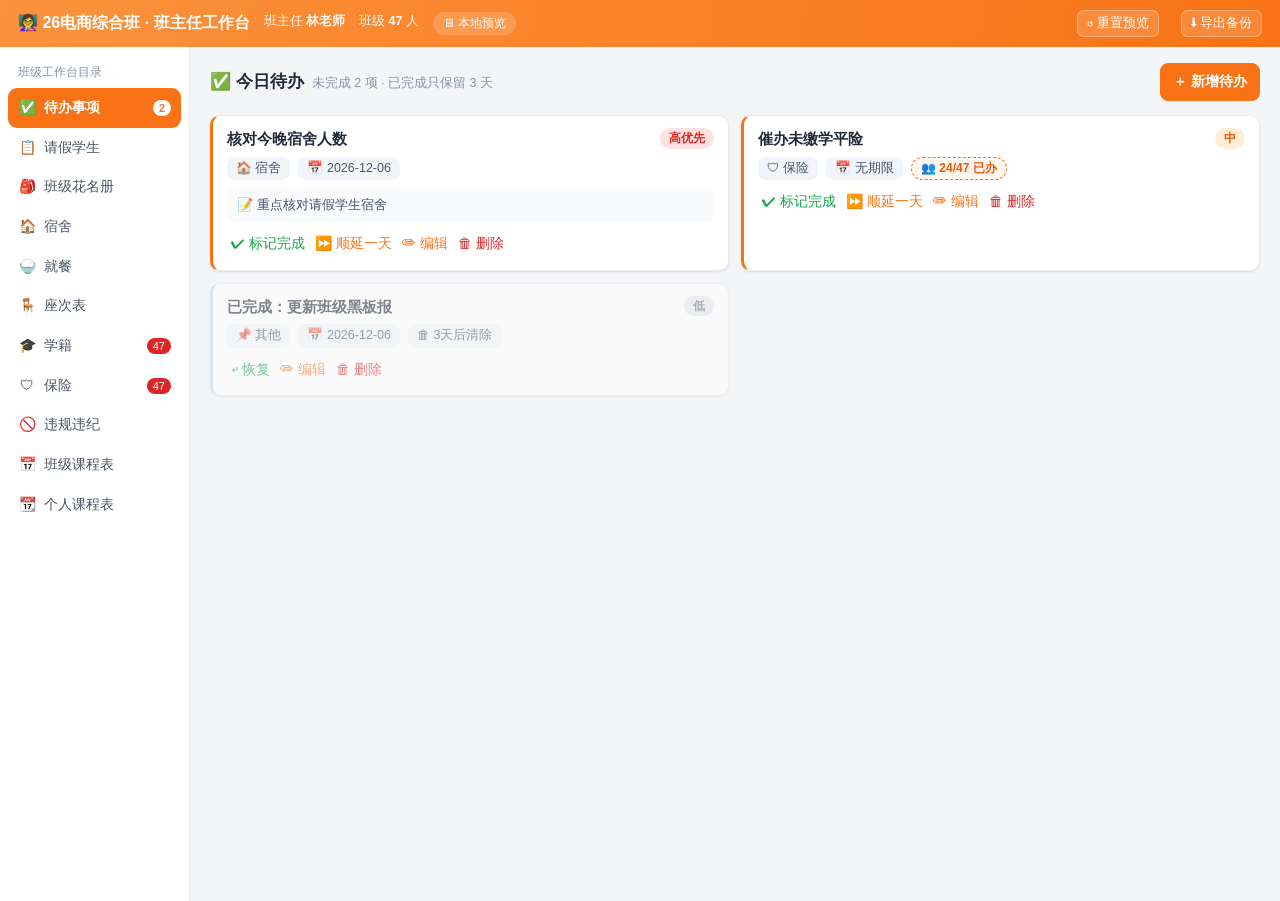
==== public/preview.html @ b58b61d8 "Add files via upload" ====
<!DOCTYPE html>
<html lang="zh-CN">
<head>
<meta charset="UTF-8" />
<meta name="viewport" content="width=device-width, initial-scale=1" />
<title>班主任工作台 · 本地预览</title>
<style>
/* 班主任工作台 · 橙色主题（按原版截图复刻） */
:root{
  --brand:#f97316; --brand-deep:#ea580c; --brand-soft:#fff1e6; --brand-grad:linear-gradient(100deg,#fb923c,#f97316);
  --bg:#f4f5f7; --card:#fff; --ink:#1f2937; --muted:#8a94a6; --line:#e8ecf1;
  --blue:#3b82f6; --green:#16a34a; --red:#dc2626; --purple:#8b5cf6; --teal:#0d9488;
  --shadow:0 1px 3px rgba(15,23,42,.07),0 1px 2px rgba(15,23,42,.04);
  --radius:12px;
}
*{box-sizing:border-box}
html,body{margin:0;padding:0}
body{font:14px/1.55 -apple-system,BlinkMacSystemFont,"Segoe UI","PingFang SC","Microsoft YaHei",sans-serif;background:var(--bg);color:var(--ink)}

/* 顶栏 */
.topbar{background:var(--brand-grad);color:#fff;padding:10px 18px;display:flex;align-items:center;gap:14px}
.topbar .logo{font-size:16px;font-weight:700}
.topbar .meta{display:flex;gap:14px;font-size:12.5px;opacity:.95;flex-wrap:wrap}
.topbar .meta b{font-weight:700}
.topbar .spacer{flex:1}
.topbar .storage{background:rgba(255,255,255,.18);border-radius:999px;padding:2px 10px;font-size:12px}

/* 布局 */
.layout{display:flex;min-height:calc(100vh - 46px)}
.sidebar{width:190px;background:#fff;border-right:1px solid var(--line);padding:10px 8px;flex-shrink:0}
.sidebar .side-title{font-size:12px;color:var(--muted);padding:6px 10px}
.nav-item{display:flex;align-items:center;gap:8px;padding:9px 10px;border-radius:9px;cursor:pointer;color:#4b5563;user-select:none}
.nav-item:hover{background:#f6f7f9}
.nav-item.active{background:var(--brand);color:#fff;font-weight:600}
.nav-item .ico{width:18px;text-align:center}
.nav-item .badge{margin-left:auto;background:var(--red);color:#fff;border-radius:999px;font-size:11px;padding:0 6px;line-height:16px}
.nav-item.active .badge{background:#fff;color:var(--brand)}
.main{flex:1;padding:16px 20px;min-width:0}
.page-head{display:flex;align-items:center;justify-content:space-between;gap:10px;margin-bottom:14px;flex-wrap:wrap}
.page-title{font-size:17px;font-weight:700}
.page-title small{font-weight:400;color:var(--muted);font-size:12.5px;margin-left:8px}
.head-actions{display:flex;gap:8px;flex-wrap:wrap}

/* 组件 */
.card{background:var(--card);border:1px solid var(--line);border-radius:var(--radius);box-shadow:var(--shadow);padding:16px;margin-bottom:14px}
.btn{cursor:pointer;font:inherit;border:1px solid var(--line);background:#fff;border-radius:8px;padding:7px 12px;color:var(--ink);display:inline-flex;align-items:center;gap:5px}
.btn:hover{border-color:#d6dbe3}
.btn.primary{background:var(--brand);border-color:var(--brand);color:#fff;font-weight:600}
.btn.primary:hover{background:var(--brand-deep)}
.btn.danger{color:var(--red);border-color:#f3c2c2}
.btn.sm{padding:3px 9px;font-size:12.5px;border-radius:7px}
.btn.link{border:none;background:none;color:var(--brand);padding:3px 4px}
.btn.link.red{color:var(--red)}
.btn.link.green{color:var(--green)}
.btn:disabled{opacity:.5;cursor:not-allowed}
input,select,textarea{font:inherit;padding:8px 10px;border:1px solid var(--line);border-radius:8px;background:#fff;color:var(--ink)}
input:focus,select:focus,textarea:focus{outline:2px solid #ffedd5;border-color:var(--brand)}
label.check{display:inline-flex;align-items:center;gap:5px;font-size:13.5px;color:#4b5563}
.pill{display:inline-flex;align-items:center;gap:3px;padding:1px 9px;border-radius:999px;font-size:12px;font-weight:600;white-space:nowrap}
.pill.hi{background:#fee2e2;color:var(--red)}
.pill.mid{background:#ffedd5;color:var(--brand-deep)}
.pill.lo{background:#e5e7eb;color:#6b7280}
.pill.ok{background:#dcfce7;color:var(--green)}
.pill.info{background:#dbeafe;color:var(--blue)}
.pill.warn{background:#fef3c7;color:#b45309}
.chip{display:inline-flex;align-items:center;gap:4px;padding:2px 9px;border-radius:8px;font-size:12.5px;background:#f1f5f9;color:#475569}
.chip .x{cursor:pointer;opacity:.6}.chip .x:hover{opacity:1}
.statbar{display:flex;gap:0;background:#fff;border:1px solid var(--line);border-radius:var(--radius);box-shadow:var(--shadow);margin-bottom:14px;overflow:hidden}
.statbar .st{flex:1;text-align:center;padding:14px 8px;border-right:1px solid var(--line)}
.statbar .st:last-child{border-right:none}
.statbar .st b{display:block;font-size:24px;color:var(--brand)}
.statbar .st.warn b{color:var(--red)}
.statbar .st span{font-size:12.5px;color:var(--muted)}
.grid2{display:grid;grid-template-columns:1fr 1fr;gap:12px}
.grid3{display:grid;grid-template-columns:repeat(3,1fr);gap:12px}
.grid4{display:grid;grid-template-columns:repeat(4,1fr);gap:12px}
.empty{color:var(--muted);text-align:center;padding:30px 10px}
.note-strip{background:#fef2f2;border:1px solid #fecaca;color:var(--red);border-radius:10px;padding:8px 12px;font-size:13px;margin-bottom:12px;font-weight:600}
.hint{color:var(--muted);font-size:12.5px;margin:6px 0}
table.tbl{width:100%;border-collapse:collapse;font-size:13.5px}
table.tbl th{color:var(--muted);font-weight:600;text-align:left;padding:8px 10px;border-bottom:1px solid var(--line);white-space:nowrap}
table.tbl td{padding:8px 10px;border-bottom:1px solid #f1f4f8;vertical-align:middle}
table.tbl tr:last-child td{border-bottom:none}
table.tbl tr:hover td{background:#fafbfc}
.g-female{color:#ec4899}.g-male{color:var(--blue)}
.leave-name{color:var(--red);font-weight:600}

/* 待办卡片 */
.todo-grid{display:grid;grid-template-columns:1fr 1fr;gap:12px}
.todo-card{background:#fff;border:1px solid var(--line);border-left:3px solid var(--brand);border-radius:10px;padding:12px 14px;box-shadow:var(--shadow)}
.todo-card.done{opacity:.55;border-left-color:#cbd5e1}
.todo-card .t-head{display:flex;justify-content:space-between;gap:8px;align-items:flex-start}
.todo-card .t-title{font-weight:700;font-size:14.5px}
.todo-card .t-meta{display:flex;gap:8px;align-items:center;flex-wrap:wrap;margin-top:6px;font-size:12.5px;color:var(--muted)}
.todo-card .t-notes{background:#f8fafc;border-radius:8px;padding:7px 10px;margin-top:8px;font-size:13px;color:#475569;white-space:pre-wrap}
.todo-card .t-acts{display:flex;gap:2px;margin-top:8px;flex-wrap:wrap}
.progress-chip{cursor:pointer;background:#fff7ed;border:1px dashed var(--brand);color:var(--brand-deep);border-radius:999px;padding:1px 9px;font-size:12px;font-weight:700}

/* 宿舍卡片 */
.dorm-sec-title{font-weight:700;margin:14px 0 8px;font-size:14.5px}
.dorm-grid{display:grid;grid-template-columns:repeat(auto-fill,minmax(280px,1fr));gap:12px}
.dorm-card{background:#fff;border:1px solid var(--line);border-radius:10px;box-shadow:var(--shadow);overflow:hidden}
.dorm-card .d-head{background:#fff7ed;padding:9px 12px;display:flex;align-items:center;gap:8px;border-bottom:1px solid var(--line)}
.dorm-card .d-head .d-name{font-weight:800;font-size:15px}
.dorm-card .d-members{padding:6px 12px 10px}
.d-member{display:flex;align-items:center;gap:8px;padding:6px 0;border-bottom:1px dashed #f1f4f8;font-size:13.5px}
.d-member:last-child{border-bottom:none}
.d-member .bed{color:var(--muted);font-size:12px;width:30px}
.d-member .phone{color:var(--muted);font-size:12px;margin-left:auto}
.dorm-card .d-foot{padding:0 12px 10px;display:flex;gap:6px}
.dorm-card .d-stat{margin-left:auto;font-size:12px;color:var(--muted);white-space:nowrap}
.dorm-card .d-leader{background:#fff7ed;padding:5px 12px;font-size:12.5px;color:#9a3412;border-bottom:1px solid var(--line)}
.da-row{display:flex;align-items:center;gap:8px;flex-wrap:wrap;background:#fafbfc;border:1px solid var(--line);border-radius:8px;padding:8px 10px;margin-bottom:8px}
.da-row > b{min-width:56px}
.da-row label{display:inline-flex;align-items:center;gap:4px;font-size:12.5px;color:#64748b}

/* 席位桌卡片 */
.table-grid{display:grid;grid-template-columns:repeat(auto-fill,minmax(240px,1fr));gap:12px}
.seat-table-card{background:#fffdf7;border:1px solid #f5e6c8;border-radius:10px;padding:10px 12px}
.seat-table-card .s-head{display:flex;align-items:center;gap:6px;margin-bottom:8px}
.seat-table-card .s-name{font-weight:800;color:#b45309}

/* 座次表 */
.seating-wrap{overflow-x:auto;background:#fff;border:1px solid var(--line);border-radius:var(--radius);padding:16px}
.seat-row{display:flex;align-items:center;gap:6px;margin-bottom:6px;justify-content:center}
.seat-row .row-label{width:44px;text-align:right;color:var(--muted);font-size:12px;flex-shrink:0}
.seat-cell{min-width:86px;height:44px;border-radius:9px;background:#fff1e6;border:1px solid #fdba74;color:var(--brand-deep);
  display:flex;align-items:center;justify-content:center;font-weight:600;cursor:pointer;user-select:none;padding:2px 6px;text-align:center}
.seat-cell:hover{background:#ffe4c7}
.seat-cell.selected{outline:2px solid var(--brand);background:#ffd9b3}
.seat-cell.empty-seat{background:#fafafa;border:1px dashed #d7dde5;color:#c3cbd6;font-weight:400}
.aisle{width:16px;flex-shrink:0}
.seating-footer{display:flex;border:1px solid var(--line);border-radius:8px;margin-top:10px;overflow:hidden;font-size:12.5px;color:var(--muted)}
.seating-footer div{flex:1;text-align:center;padding:6px;background:#fafbfc}
.seating-toolbar{display:flex;gap:8px;flex-wrap:wrap}

/* 课程表 */
.sched-grid{width:100%;border-collapse:collapse;background:#fff;border:1px solid var(--line);border-radius:var(--radius);overflow:hidden}
.sched-grid th{background:#fff7ed;color:#9a3412;padding:9px;border:1px solid var(--line);font-size:13px}
.sched-grid td{border:1px solid var(--line);padding:0;min-width:120px;height:52px;cursor:pointer;vertical-align:middle;text-align:center}
.sched-grid td:hover{background:#fffaf5}
.sched-grid td .subj{font-weight:700;font-size:13.5px}
.sched-grid td .teach{color:var(--muted);font-size:11.5px}
.sched-grid td.period-cell{background:#fafbfc;color:var(--muted);font-size:12.5px;cursor:default;font-weight:600;min-width:56px}
.sched-grid td.even{background:#f0fdf4}

/* 学生勾选（核对/关联花名册） */
.person-pills{display:flex;flex-wrap:wrap;gap:6px}
.person-pill{cursor:pointer;border-radius:999px;padding:4px 12px;font-size:13px;border:1px solid var(--line);background:#fff;user-select:none}
.person-pill.on{background:#dcfce7;border-color:#86efac;color:var(--green);font-weight:600}
.person-pill.off{background:#fee2e2;border-color:#fca5a5;color:var(--red)}
.person-pill.leave{background:#fee2e2;border-color:#fca5a5;color:var(--red);text-decoration:line-through}

/* 弹窗 */
.modal-mask{position:fixed;inset:0;background:rgba(15,23,42,.45);display:flex;align-items:flex-start;justify-content:center;z-index:100;overflow:auto;padding:40px 14px}
.modal{background:#fff;border-radius:14px;width:520px;max-width:100%;box-shadow:0 20px 50px rgba(0,0,0,.25)}
.modal .m-head{display:flex;align-items:center;justify-content:space-between;padding:16px 20px 0;font-size:16.5px;font-weight:800}
.modal .m-close{cursor:pointer;border:none;background:none;font-size:20px;color:#9aa3b2;line-height:1}
.modal .m-body{padding:16px 20px}
.modal .m-foot{display:flex;justify-content:flex-end;gap:10px;padding:0 20px 18px}
.field{margin-bottom:13px}
.field>label{display:block;font-size:13px;color:#64748b;margin-bottom:5px}
.field input,.field select,.field textarea{width:100%}
textarea{resize:vertical;min-height:64px}
.modal-wide{width:680px}

/* Toast */
#toast{position:fixed;bottom:26px;left:50%;transform:translateX(-50%);background:#1f2937;color:#fff;border-radius:9px;padding:9px 18px;font-size:13.5px;opacity:0;transition:.25s;z-index:200;pointer-events:none}
#toast.show{opacity:.95}

/* 响应式 */
@media (max-width:900px){
  .layout{flex-direction:column}
  .sidebar{width:100%;display:flex;overflow-x:auto;border-right:none;border-bottom:1px solid var(--line);padding:6px}
  .sidebar .side-title{display:none}
  .nav-item{white-space:nowrap;flex-shrink:0}
  .grid2,.grid3,.grid4,.todo-grid{grid-template-columns:1fr}
  .statbar{flex-wrap:wrap}.statbar .st{min-width:45%}
  .main{padding:12px}
}

</style>
</head>
<body>
<header class="topbar">
  <span class="logo">👩‍🏫 26电商综合班 · 班主任工作台</span>
  <div class="meta">
    <span>班主任 <b id="tb-teacher">—</b></span>
    <span>班级 <b id="tb-count">0</b> 人</span>
    <span class="storage" title="预览模式下数据存在浏览器本地，不会上传">🖥 本地预览</span>
  </div>
  <div class="spacer"></div>
  <button class="btn sm" id="btn-reset" style="background:rgba(255,255,255,.15);border-color:rgba(255,255,255,.35);color:#fff;margin-right:8px">↺ 重置预览</button>
  <button class="btn sm" id="btn-export" style="background:rgba(255,255,255,.15);border-color:rgba(255,255,255,.35);color:#fff">⬇ 导出备份</button>
</header>

<div class="layout">
  <aside class="sidebar">
    <div class="side-title">班级工作台目录</div>
    <div id="nav"></div>
  </aside>
  <main class="main" id="main"></main>
</div>

<div id="modal-root"></div>
<div id="toast"></div>
<script>
// 预览模式 shim：用浏览器 localStorage 模拟后端，镜像 worker.js 的全部路由逻辑。
// 由 _wb-build-preview.mjs 内联进 public/preview.html（不能以 <script src> 引用，保证双击/预览面板都能跑）。
(function () {
  const KEY = 'wb_preview_v2';
  const pad = n => String(n).padStart(2, '0');
  const today = new Date();
  const T = today.getFullYear() + '-' + pad(today.getMonth() + 1) + '-' + pad(today.getDate());
  const TMd = new Date(Date.now() + 86400000);
  const TMS = TMd.getFullYear() + '-' + pad(TMd.getMonth() + 1) + '-' + pad(TMd.getDate());
  const now = Date.now();

  /* ---------------- 样本数据（一个真实的电商班） ---------------- */
  function seed() {
    function mk(id, name, gender, dorm, bed, phone, major, notes, leader, xueji, ins) {
      return { id, name, gender, dorm, bed, parent_phone: phone, major, notes,
        dorm_leader: leader, xueji_registered: xueji, insurance_paid: ins,
        xueji_note: '', insurance_note: '', created_at: now };
    }
    const students = [
      mk(1, '张志昊', '男', '413男', '8', '', '', '', 0, 0, 0),
      mk(2, '朱轶蕊', '女', '409女', '6', '15853043688', '电商', '', 1, 0, 0),
      mk(3, '王昶博', '男', '405男', '8', '', '', '', 0, 0, 0),
      mk(4, '李迪', '女', '410女', '4', '13287493692', '多媒体', '', 0, 0, 0),
      mk(5, '杨栋', '男', '413男', '2', '15865101092', '电商', '', 0, 0, 0),
      mk(6, '邵千千', '女', '405女', '6', '18253072331', '计算机', '一个村的，安排一个下铺', 0, 0, 0),
      mk(7, '袁艺珈', '女', '406女', '1', '13905404912', '计算机', '', 0, 0, 0),
      mk(8, '王子阳', '男', '407男', '6', '13854089448', '电商', '姬主任的亲戚，安排下铺。', 0, 0, 0),
      mk(9, '姚雨欣', '女', '406女', '4', '15764046076', '计算机', '', 0, 0, 0),
      mk(10, '曹鹏飞', '男', '405男', '3', '15990942082', '电商', '', 0, 0, 0),
      mk(11, '陈思颔', '女', '406女', '2', '', '', '', 1, 0, 0),
      mk(12, '谢清华', '男', '407男', '5', '', '', '', 0, 0, 0),
      mk(13, '牛天姿', '女', '411女', '8', '', '', '', 0, 0, 0),
      mk(14, '杨浩宇', '男', '413男', '1', '15853020421', '电商', '', 1, 0, 0),
      mk(15, '杨淑贞', '女', '411女', '1', '13455994996', '计算机', '', 0, 0, 0),
      mk(16, '宋佳展', '男', '406男', '6', '', '', '', 0, 0, 0),
      mk(17, '谢可馨', '女', '405女', '1', '18853081766', '多媒体', '', 0, 0, 0),
      mk(18, '崔振辉', '男', '407男', '2', '', '', '', 1, 0, 0),
      mk(19, '高珂馨', '女', '410女', '8', '15253061635', '电商', '', 0, 0, 0),
      mk(20, '刘若希', '男', '413男', '6', '', '', '', 0, 0, 0),
      mk(21, '刘一缘', '女', '411女', '4', '', '', '', 0, 0, 0),
      mk(22, '田雨泽', '男', '407男', '1', '', '', '', 0, 0, 0),
      mk(23, '安唱', '女', '409女', '4', '', '', '', 0, 0, 0),
      mk(24, '路智宇', '男', '406男', '4', '', '', '', 1, 0, 0),
      mk(25, '李涵涵', '女', '407女', '1', '18854013196', '餐饮转过来的，', '', 1, 0, 0),
      mk(26, '李卓然', '男', '413男', '4', '18953073800', '多媒体', '', 0, 0, 0),
      mk(27, '马伊琳', '女', '407女', '4', '13854058089', '抑郁症，有问题直接找张英老师，学生含张英老师姨', '', 0, 0, 0),
      mk(28, '姚鑫美', '女', '407女', '5', '19105402806', '魏鲁钰老师的学生，贫困生，', '', 0, 0, 0),
      mk(29, '师庆晗', '男', '405男', '7', '', '', '', 0, 0, 0),
      mk(30, '靳二凤', '女', '407女', '6', '', '面点转电商，找红姐要转专业确认单', '', 0, 0, 0),
      mk(31, '王家兴', '男', '405男', '2', '', '', '', 0, 0, 0),
      mk(32, '袁贾婷', '女', '407女', '3', '15953016105', '', '', 0, 0, 0),
      mk(33, '赵子栋', '男', '407男', '4', '', '', '', 0, 0, 0),
      mk(34, '仵梦瑶', '女', '407女', '8', '15020189006', '', '', 0, 0, 0),
      mk(35, '赵子默', '男', '405男', '4', '', '', '', 0, 0, 0),
      mk(36, '陈娇', '女', '406女', '6', '', '', '', 0, 0, 0),
      mk(37, '谷阳', '女', '409女', '2', '13336204448', '多媒体', '', 0, 0, 0),
      mk(38, '邓雪敏', '女', '406女', '5', '', '', '', 0, 0, 0),
      mk(39, '邵金金', '女', '405女', '8', '15098386088', '计算机', '', 1, 0, 0),
      mk(40, '马芷若', '女', '411女', '2', '17263345582', '电商', '', 1, 0, 0),
      mk(41, '张琳琳', '女', '410女', '6', '15169756528', '电商', '', 0, 0, 0),
      mk(42, '胡雨卓', '女', '410女', '2', '', '', '', 1, 0, 0),
      mk(43, '汪志远', '男', '406男', '2', '', '', '', 0, 0, 0),
      mk(44, '汪坤迪', '男', '406男', '3', '', '', '', 0, 0, 0),
      mk(45, '曹书瑜', '女', '405女', '2', '', '', '', 0, 0, 0),
      mk(46, '朱万壮', '男', '413男', '5', '', '', '', 0, 0, 0),
      mk(47, '李乐乐', '男', '406男', '5', '', '', '', 0, 0, 0),
    ];
    const leaves = [
      { id: 1, student_id: 1, start_date: '2026-09-01', end_date: null, reason: '请假（9月2号入校，入校后即离校）', status: '已返校', returned_at: '2026-10-15', created_at: 1 },
      { id: 2, student_id: 3, start_date: '2026-09-01', end_date: null, reason: '请假（9月2号）', status: '已返校', returned_at: '2026-10-15', created_at: 2 },
      { id: 3, student_id: 32, start_date: '2026-09-01', end_date: null, reason: '请假', status: '已返校', returned_at: '2026-10-15', created_at: 3 },
      { id: 4, student_id: 5, start_date: '2026-09-01', end_date: null, reason: '请假', status: '已返校', returned_at: '2026-10-15', created_at: 4 },
      { id: 5, student_id: 8, start_date: '2026-09-01', end_date: null, reason: '请假', status: '已返校', returned_at: '2026-10-15', created_at: 5 },
      { id: 6, student_id: 10, start_date: '2026-09-01', end_date: null, reason: '请假', status: '已返校', returned_at: '2026-10-15', created_at: 6 },
      { id: 7, student_id: 38, start_date: '2026-09-01', end_date: null, reason: '2', status: '已返校', returned_at: '2026-10-15', created_at: 7 },
      { id: 8, student_id: 12, start_date: '2026-09-01', end_date: null, reason: '2', status: '已返校', returned_at: '2026-10-15', created_at: 8 },
      { id: 9, student_id: 39, start_date: '2026-09-01', end_date: null, reason: '1', status: '已返校', returned_at: '2026-10-15', created_at: 9 },
      { id: 10, student_id: 40, start_date: '2026-09-01', end_date: null, reason: '1', status: '已返校', returned_at: '2026-10-15', created_at: 10 },
      { id: 11, student_id: 41, start_date: '2026-09-01', end_date: null, reason: '1', status: '已返校', returned_at: '2026-10-15', created_at: 11 },
      { id: 12, student_id: 42, start_date: '2026-09-01', end_date: null, reason: '1', status: '已返校', returned_at: '2026-10-15', created_at: 12 },
      { id: 13, student_id: 2, start_date: '2026-09-01', end_date: null, reason: '1', status: '已返校', returned_at: '2026-10-15', created_at: 13 },
      { id: 14, student_id: 4, start_date: '2026-09-01', end_date: null, reason: '1', status: '已返校', returned_at: '2026-10-15', created_at: 14 },
      { id: 15, student_id: 6, start_date: '2026-09-01', end_date: null, reason: '1', status: '已返校', returned_at: '2026-10-15', created_at: 15 },
      { id: 16, student_id: 7, start_date: '2026-09-01', end_date: null, reason: '1', status: '已返校', returned_at: '2026-10-15', created_at: 16 },
      { id: 17, student_id: 9, start_date: '2026-09-01', end_date: null, reason: '1', status: '已返校', returned_at: '2026-10-15', created_at: 17 },
      { id: 18, student_id: 11, start_date: '2026-09-01', end_date: null, reason: '1', status: '已返校', returned_at: '2026-10-15', created_at: 18 },
      { id: 19, student_id: 13, start_date: '2026-09-01', end_date: null, reason: '1', status: '已返校', returned_at: '2026-10-15', created_at: 19 },
      { id: 20, student_id: 15, start_date: '2026-09-01', end_date: null, reason: '1', status: '已返校', returned_at: '2026-10-15', created_at: 20 },
      { id: 21, student_id: 14, start_date: '2026-09-01', end_date: null, reason: '1', status: '已返校', returned_at: '2026-10-15', created_at: 21 },
      { id: 22, student_id: 16, start_date: '2026-09-01', end_date: null, reason: '1', status: '已返校', returned_at: '2026-10-15', created_at: 22 },
      { id: 23, student_id: 18, start_date: '2026-09-01', end_date: null, reason: '1', status: '已返校', returned_at: '2026-10-15', created_at: 23 },
      { id: 24, student_id: 20, start_date: '2026-09-01', end_date: null, reason: '1', status: '已返校', returned_at: '2026-10-15', created_at: 24 },
      { id: 25, student_id: 22, start_date: '2026-09-01', end_date: null, reason: '1', status: '已返校', returned_at: '2026-10-15', created_at: 25 },
      { id: 26, student_id: 24, start_date: '2026-09-01', end_date: null, reason: '1', status: '已返校', returned_at: '2026-10-15', created_at: 26 },
      { id: 27, student_id: 26, start_date: '2026-09-01', end_date: null, reason: '1', status: '已返校', returned_at: '2026-10-15', created_at: 27 },
      { id: 28, student_id: 17, start_date: '2026-09-01', end_date: null, reason: '1', status: '已返校', returned_at: '2026-10-15', created_at: 28 },
      { id: 29, student_id: 19, start_date: '2026-09-01', end_date: null, reason: '1', status: '已返校', returned_at: '2026-10-15', created_at: 29 },
      { id: 30, student_id: 1, start_date: '2026-10-06', end_date: '2026-10-15', reason: '就医', status: '请假中', returned_at: null, created_at: 30 },
    ];
    const violations = [
      { id: 1, student_id: 24, type: '沉迷手机', date: '2026-09-18', details: '宿舍熄灯后玩手机', action: '没收手机一周', created_at: 1 },
    ];
    const dining_history = [
      { id: 1, date: '2026-10-15', total: 46, onleave: 0, optout: 0, plus: 0, minus: 0, final: 46, saved_at: 1 },
    ];
    return {
      settings: { teacher_name: '林老师', dorm_meta: {} },
      students,
      leaves,
      todos: [
        { id: 1, title: '核对今晚宿舍人数', category: '宿舍', due_date: T, priority: '高', link_roster: 0, notes: '重点核对请假学生宿舍', done: 0, done_at: null, created_at: 1, postpone_count: 0 },
        { id: 2, title: '催办未缴学平险', category: '保险', due_date: null, priority: '中', link_roster: 1, notes: '', done: 0, done_at: null, created_at: 2, postpone_count: 0 },
        { id: 3, title: '已完成：更新班级黑板报', category: '其他', due_date: T, priority: '低', link_roster: 0, notes: '', done: 1, done_at: now, created_at: 3, postpone_count: 0 },
      ],
      todo_checks: students.map(s => ({ id: s.id, todo_id: 2, student_id: s.id, checked: s.id % 2 })),
      dorm_checks: [{ id: 1, student_id: 2, check_date: T, present: 0 }],
      dining_optout: [{ id: 1, date: TMS, student_id: 3 }],
      dining_daily: [{ id: 1, date: TMS, plus: 1, minus: 0 }],
      dining_history,
      tables: [{ id: 1, label: '1号桌', position: 1 }, { id: 2, label: '2号桌', position: 2 }],
      seats: [
        { id: 1, table_id: 1, student_id: 2, position: 0 }, { id: 2, table_id: 1, student_id: 4, position: 1 },
        { id: 3, table_id: 1, student_id: 6, position: 2 }, { id: 4, table_id: 1, student_id: 7, position: 3 },
        { id: 5, table_id: 2, student_id: 1, position: 0 }, { id: 6, table_id: 2, student_id: 3, position: 1 },
        { id: 7, table_id: 2, student_id: 5, position: 2 }, { id: 8, table_id: 2, student_id: 8, position: 3 },
      ],
      seating: (function () {
        const layout = [2, 3, 2];
        const rows = Array.from({ length: 7 }, () => Array(9).fill(null));
        const seatCols = [0, 1, 3, 4, 5, 7, 8];
        const names = students.map(s => s.name);
        let k = 0;
        for (let r = 0; r < 7; r++) for (const c of seatCols) if (k < names.length) rows[r][c] = names[k++];
        return { layout, rows };
      })(),
      violations,
      schedules: {
        class: {
          '上午1': [{s:'计算机应用基础',t:'陈漱钰'},{s:'Excel表格制作',t:'陈漱钰'},{s:'Ps',t:'杨香玉'},{s:'计算机应用基础',t:'陈漱钰'},{s:'Ps',t:'杨香玉'}],
          '上午2': [{s:'计算机应用基础',t:'陈漱钰'},{s:'Excel表格制作',t:'陈漱钰'},{s:'Ps',t:'杨香玉'},{s:'计算机应用基础',t:'陈漱钰'},{s:'Ps',t:'杨香玉'}],
          '上午3': [{s:'计算机应用基础',t:'陈漱钰'},{s:'体育',t:'张舒'},{s:'Ps',t:'杨香玉'},{s:'安全教育',t:'刘兴杰'},{s:'Ps',t:'杨香玉'}],
          '上午4': [{s:'计算机应用基础',t:'陈漱钰'},{s:'体育',t:'张舒'},{s:'Ps',t:'杨香玉'},{s:'美术',t:'马硕'},{s:'Ps',t:'杨香玉'}],
          '下午1': [{s:'电子商务',t:'张学辉'},{s:'计算机组装维护',t:'吴巍'},{s:'物流',t:'张学辉'},{s:'音乐',t:'李沐庭'},{s:'班会',t:''}],
          '下午2': [{s:'电子商务',t:'张学辉'},{s:'计算机组装维护',t:'吴巍'},{s:'物流',t:'张学辉'},{s:'音乐',t:'李沐庭'},{s:'班会',t:''}],
          '下午3': [{s:'书法',t:''},{s:'文体活动',t:''},{s:'普通话',t:'武磊'},{s:'心理健康',t:'梁素佩'},{}],
          '晚上1': [{s:'计算机应用基础',t:'陈漱钰'},{s:'电子商务',t:'张学辉'},{s:'Ps',t:'杨香玉'},{s:'班主任',t:''},{}],
          '晚上2': [{s:'计算机应用基础',t:'陈漱钰'},{s:'物流',t:'张学辉'},{s:'Ps',t:'杨香玉'},{s:'班主任',t:''},{}],
        },
        personal: {
          '上午1': [{s:'推销实务 / 商务沟通与谈判',t:'25春考1班'},{},{s:'推销实务 / 商务沟通与谈判',t:'25春考1班'},{},{}],
          '上午2': [{s:'推销实务 / 商务沟通与谈判',t:'25春考1班'},{},{s:'推销实务 / 商务沟通与谈判',t:'25春考1班'},{},{}],
          '上午3': [{s:'推销实务 / 商务沟通与谈判',t:'24春考3班'},{},{},{},{}],
          '上午4': [{s:'推销实务 / 商务沟通与谈判',t:'24春考3班'},{},{},{},{}],
          '下午1': [{},{},{},{s:'推销实务 / 商务沟通与谈判',t:'24春考3班'},{}],
          '下午2': [{},{},{},{s:'推销实务 / 商务沟通与谈判',t:'24春考3班'},{}],
          '下午3': [{},{},{},{s:'推销实务 / 商务沟通与谈判',t:'25春考1班'},{}],
          '晚上1': [{},{s:'推销实务 / 商务沟通与谈判',t:'25春考1班'},{},{s:'班会',t:'26电商班'},{}],
          '晚上2': [{},{s:'推销实务 / 商务沟通与谈判',t:'25春考1班'},{},{s:'班会',t:'26电商班'},{}],
        },
      },
    };
  }
  let store;
  try { store = JSON.parse(localStorage.getItem(KEY)); } catch (e) { store = null; }
  if (!store || !Array.isArray(store.students)) { store = seed(); save(); }

  function save() { try { localStorage.setItem(KEY, JSON.stringify(store)); } catch (e) {} }
  const nid = arr => arr.reduce((m, x) => Math.max(m, x.id || 0), 0) + 1;

  function getState() {
    const students = store.students.slice().sort((a, b) =>
      (a.gender < b.gender ? -1 : a.gender > b.gender ? 1 : a.name < b.name ? -1 : 1));
    const leaves = store.leaves.slice().sort((a, b) =>
      (b.start_date || '').localeCompare(a.start_date || '') || b.id - a.id);
    // 已完成超过 3 天的待办真正删除（含级联逐人勾选）
    const cutoff = now - 3 * 86400000;
    store.todo_checks = store.todo_checks.filter(c => {
      const t = store.todos.find(x => x.id === c.todo_id);
      return t && !(t.done && t.done_at && t.done_at < cutoff);
    });
    store.todos = store.todos.filter(t => !(t.done && t.done_at && t.done_at < cutoff));
    return {
      settings: store.settings || {}, students, leaves,
      todos: store.todos, todo_checks: store.todo_checks, dorm_checks: store.dorm_checks,
      dining_optout: store.dining_optout, dining_daily: store.dining_daily, dining_history: store.dining_history,
      tables: store.tables, seats: store.seats, seating: store.seating,
      violations: store.violations, schedules: store.schedules || {},
    };
  }

  /* ---------------- 路由（镜像 worker.js 的业务逻辑） ---------------- */
  function route(path, method, body) {
    const seg = path.split('/').filter(Boolean);
    const p = seg.join('/');
    if (method === 'GET' && p === 'state') return { status: 200, data: getState() };
    if (method === 'GET' && p === 'export') return { status: 200, data: { exported_at: new Date().toISOString(), data: {
      students: store.students, leaves: store.leaves, todos: store.todos, todo_checks: store.todo_checks,
      dorm_checks: store.dorm_checks, dining_optout: store.dining_optout, dining_daily: store.dining_daily,
      dining_history: store.dining_history, tables: store.tables, seats: store.seats,
      violations: store.violations, schedules: store.schedules, settings: store.settings, seating: store.seating } } };

    if (seg[0] === 'students') {
      if (method === 'POST' && seg.length === 1) {
        const dorm = String(body.dorm || ''), bed = String(body.bed || '');
        if (dorm && bed) { const taken = store.students.find(x => x.dorm === dorm && x.bed === bed); if (taken) return { status: 409, data: { error: 'bed_taken', name: taken.name } }; }
        const s = { id: nid(store.students), name: String(body.name || '').trim() || '（无名）',
          gender: body.gender === '女' ? '女' : '男', dorm, bed,
          parent_phone: String(body.parent_phone || ''), major: String(body.major || ''), notes: String(body.notes || ''),
          dorm_leader: body.dorm_leader ? 1 : 0, xueji_registered: body.xueji_registered ? 1 : 0,
          insurance_paid: body.insurance_paid ? 1 : 0, xueji_note: String(body.xueji_note || ''), insurance_note: String(body.insurance_note || ''),
          created_at: now };
        store.students.push(s); save(); return { status: 201, data: { ok: true, id: s.id } };
      }
      const id = Number(seg[1]);
      if (method === 'PATCH') {
        const cur = store.students.find(x => x.id === id); if (!cur) return { status: 404, data: { ok: false } };
        const f = (k, d) => body[k] !== undefined ? body[k] : d;
        const dorm = String(f('dorm', cur.dorm)), bed = String(f('bed', cur.bed));
        if ((body.dorm !== undefined || body.bed !== undefined) && dorm && bed) {
          const taken = store.students.find(x => x.dorm === dorm && x.bed === bed && x.id !== id);
          if (taken) return { status: 409, data: { error: 'bed_taken', name: taken.name } };
        }
        cur.name = String(f('name', cur.name)).trim() || cur.name;
        cur.gender = f('gender', cur.gender) === '女' ? '女' : '男';
        cur.dorm = dorm; cur.bed = bed;
        cur.parent_phone = String(f('parent_phone', cur.parent_phone)); cur.major = String(f('major', cur.major));
        cur.notes = String(f('notes', cur.notes));
        cur.dorm_leader = f('dorm_leader', cur.dorm_leader) ? 1 : 0;
        cur.xueji_registered = f('xueji_registered', cur.xueji_registered) ? 1 : 0;
        cur.insurance_paid = f('insurance_paid', cur.insurance_paid) ? 1 : 0;
        cur.xueji_note = String(f('xueji_note', cur.xueji_note));
        cur.insurance_note = String(f('insurance_note', cur.insurance_note));
        if (body.dorm_leader === 1 && cur.dorm) store.students.forEach(o => { if (o.dorm === cur.dorm && o.id !== id) o.dorm_leader = 0; });
        save(); return { status: 200, data: { ok: true } };
      }
      if (method === 'DELETE') {
        ['todo_checks', 'dorm_checks', 'dining_optout', 'seats', 'leaves', 'violations']
          .forEach(t => { store[t] = store[t].filter(x => x.student_id !== id); });
        store.students = store.students.filter(x => x.id !== id); save();
        return { status: 200, data: { ok: true } };
      }
    }

    if (seg[0] === 'leaves') {
      if (method === 'POST' && seg.length === 1) {
        const ids = Array.isArray(body.student_ids) ? body.student_ids : (body.student_id ? [body.student_id] : []);
        let n = 0;
        for (const sid of ids) { store.leaves.push({ id: nid(store.leaves), student_id: sid, start_date: body.start_date,
          end_date: body.end_date || null, reason: String(body.reason || ''), status: '请假中', returned_at: null, created_at: now }); n++; }
        save(); return { status: 201, data: { ok: true, added: n } };
      }
      const id = Number(seg[1]);
      if (method === 'PATCH' && seg.length === 2) {
        const cur = store.leaves.find(x => x.id === id); if (!cur) return { status: 404, data: { ok: false } };
        cur.start_date = body.start_date ?? cur.start_date; cur.end_date = body.end_date ?? cur.end_date;
        cur.reason = body.reason ?? cur.reason; cur.status = body.status ?? cur.status; save();
        return { status: 200, data: { ok: true } };
      }
      if (method === 'POST' && seg[2] === 'return') {
        const cur = store.leaves.find(x => x.id === id); if (cur) { cur.status = '已返校'; cur.returned_at = T; save(); }
        return { status: 200, data: { ok: true } };
      }
      if (method === 'DELETE') { store.leaves = store.leaves.filter(x => x.id !== id); save(); return { status: 200, data: { ok: true } }; }
    }

    if (seg[0] === 'todos') {
      if (method === 'POST' && seg.length === 1) {
        const t = { id: nid(store.todos), title: String(body.title || '').trim() || '（无标题）',
          category: String(body.category || '其他'), due_date: body.due_date || null,
          priority: ['高', '中', '低'].includes(body.priority) ? body.priority : '中',
          link_roster: body.link_roster ? 1 : 0, notes: String(body.notes || ''),
          created_at: now, done: 0, done_at: null, postpone_count: 0 };
        store.todos.push(t);
        if (t.link_roster) for (const s of store.students) store.todo_checks.push({ id: nid(store.todo_checks), todo_id: t.id, student_id: s.id, checked: 0 });
        save(); return { status: 201, data: { ok: true, id: t.id } };
      }
      const id = Number(seg[1]);
      if (method === 'PATCH' && seg.length === 2) {
        const cur = store.todos.find(x => x.id === id); if (!cur) return { status: 404, data: { ok: false } };
        const wasLinked = cur.link_roster;
        if (body.action === 'done') { cur.done = 1; cur.done_at = now; }
        else if (body.action === 'undone') { cur.done = 0; cur.done_at = null; }
        else if (body.action === 'postpone') {
          let next;
          if (cur.due_date && /^\d{4}-\d{2}-\d{2}$/.test(cur.due_date)) {
            const [y, m, d] = cur.due_date.split('-').map(Number);
            next = new Date(Date.UTC(y, m - 1, d + 1)).toISOString().slice(0, 10);
          } else next = new Date(Date.now() + 86400000).toISOString().slice(0, 10);
          cur.due_date = next; cur.postpone_count = (cur.postpone_count || 0) + 1;
        } else {
          cur.title = String(body.title ?? cur.title).trim() || cur.title;
          cur.category = String(body.category ?? cur.category);
          cur.due_date = body.due_date !== undefined ? (body.due_date || null) : cur.due_date;
          cur.priority = ['高', '中', '低'].includes(body.priority) ? body.priority : cur.priority;
          cur.link_roster = body.link_roster !== undefined ? (body.link_roster ? 1 : 0) : cur.link_roster;
          cur.notes = String(body.notes ?? cur.notes);
          if (body.link_roster === 1 && !wasLinked) for (const s of store.students) store.todo_checks.push({ id: nid(store.todo_checks), todo_id: id, student_id: s.id, checked: 0 });
        }
        save(); return { status: 200, data: { ok: true } };
      }
      if (method === 'DELETE' && seg.length === 2) {
        store.todo_checks = store.todo_checks.filter(x => x.todo_id !== id);
        store.todos = store.todos.filter(x => x.id !== id); save();
        return { status: 200, data: { ok: true } };
      }
      if (method === 'PUT' && seg[2] === 'checks') {
        const map = body.checks || {};
        for (const [sid, val] of Object.entries(map)) {
          const ex = store.todo_checks.find(x => x.todo_id === id && x.student_id === Number(sid));
          if (ex) ex.checked = val ? 1 : 0; else store.todo_checks.push({ id: nid(store.todo_checks), todo_id: id, student_id: Number(sid), checked: val ? 1 : 0 });
        }
        save(); return { status: 200, data: { ok: true } };
      }
    }

    if (seg[0] === 'dorm-check') {
      if (method === 'PUT') {
        const date = body.date, map = body.present || {};
        for (const [sid, val] of Object.entries(map)) {
          const ex = store.dorm_checks.find(x => x.student_id === Number(sid) && x.check_date === date);
          if (ex) ex.present = val ? 1 : 0; else store.dorm_checks.push({ id: nid(store.dorm_checks), student_id: Number(sid), check_date: date, present: val ? 1 : 0 });
        }
        save(); return { status: 200, data: { ok: true } };
      }
      if (method === 'DELETE') { store.dorm_checks = store.dorm_checks.filter(x => x.check_date !== body.date); save(); return { status: 200, data: { ok: true } }; }
    }

    if (seg[0] === 'dining' && method === 'PUT') {
      const date = body.date;
      if (Array.isArray(body.optout)) { store.dining_optout = store.dining_optout.filter(x => x.date !== date); for (const sid of body.optout) store.dining_optout.push({ id: nid(store.dining_optout), date, student_id: sid }); }
      const plus = Number(body.plus || 0), minus = Number(body.minus || 0);
      const ex = store.dining_daily.find(x => x.date === date);
      if (ex) { ex.plus = plus; ex.minus = minus; } else store.dining_daily.push({ id: nid(store.dining_daily), date, plus, minus });
      const total = store.students.length;
      const onleave = store.leaves.filter(l => l.status === '请假中' && l.start_date <= date && (l.end_date === null || l.end_date >= date)).length;
      const optoutN = store.dining_optout.filter(x => x.date === date).length;
      const rec = { date, total, onleave, optout: optoutN, plus, minus, final: Math.max(0, total - onleave - optoutN + plus - minus), saved_at: now };
      const hEx = store.dining_history.find(x => x.date === date);
      if (hEx) Object.assign(hEx, rec); else store.dining_history.push({ id: nid(store.dining_history), ...rec });
      save(); return { status: 200, data: { ok: true } };
    }

    if (seg[0] === 'tables') {
      if (method === 'POST' && seg.length === 1) {
        const maxPos = store.tables.reduce((m, t) => Math.max(m, t.position || 0), 0);
        const t = { id: nid(store.tables), label: String(body.label || '新桌'), position: maxPos + 1 };
        store.tables.push(t); save(); return { status: 201, data: { ok: true, id: t.id } };
      }
      const id = Number(seg[1]);
      if (method === 'PATCH') { const c = store.tables.find(x => x.id === id); if (c) { c.label = String(body.label || '桌'); save(); } return { status: 200, data: { ok: true } }; }
      if (method === 'DELETE') { store.seats = store.seats.filter(x => x.table_id !== id); store.tables = store.tables.filter(x => x.id !== id); save(); return { status: 200, data: { ok: true } }; }
      if (method === 'PUT' && seg[2] === 'members') {
        const members = Array.isArray(body.members) ? body.members : [];
        store.seats = store.seats.filter(x => x.table_id !== id); let pos = 0;
        for (const sid of members) store.seats.push({ id: nid(store.seats), table_id: id, student_id: sid, position: pos++ });
        save(); return { status: 200, data: { ok: true } };
      }
    }

    if (seg[0] === 'seating' && method === 'PUT') { store.seating = { layout: body.layout || [2, 3, 2], rows: body.rows || [] }; save(); return { status: 200, data: { ok: true } }; }

    if (seg[0] === 'violations') {
      if (method === 'POST' && seg.length === 1) {
        const v = { id: nid(store.violations), student_id: body.student_id, type: String(body.type || '其他违规'), date: body.date, details: String(body.details || ''), action: String(body.action || ''), created_at: now };
        store.violations.push(v); save(); return { status: 201, data: { ok: true, id: v.id } };
      }
      if (method === 'DELETE') { store.violations = store.violations.filter(x => x.id !== Number(seg[1])); save(); return { status: 200, data: { ok: true } }; }
    }

    if (seg[0] === 'schedule' && method === 'PUT') {
      const kind = seg[1] === 'personal' ? 'personal' : 'class';
      store.schedules = store.schedules || {}; store.schedules[kind] = body.data || {}; save();
      return { status: 200, data: { ok: true } };
    }

    if (seg[0] === 'settings' && method === 'PUT') {
      const k = Object.keys(body)[0]; store.settings = store.settings || {}; store.settings[k] = body[k]; save();
      return { status: 200, data: { ok: true } };
    }

    return { status: 404, data: { error: 'Not found: ' + p } };
  }

  window.fetch = async (url, opt = {}) => {
    const u = (typeof url === 'string') ? url : (url && url.url) || '';
    const path = u.replace(/^.*?\/api/, '');
    const method = (opt.method || 'GET').toUpperCase();
    let body = {};
    if (opt.body) { try { body = JSON.parse(opt.body); } catch (e) { body = {}; } }
    const res = route(path, method, body);
    return { ok: true, status: res.status || 200, json: async () => res.data, text: async () => JSON.stringify(res.data) };
  };

  const rb = document.getElementById('btn-reset');
  if (rb) rb.addEventListener('click', () => { localStorage.removeItem(KEY); location.reload(); });
})();

</script>
<script>
/* 班主任工作台 · 前端逻辑（SPA） */
'use strict';

/* ---------- 常量 ---------- */
const DORMS = ['405男','405女','406男','406女','407男','407女','409女','410女','411女','413男'];
const CATS = {
  '宿舍':{ico:'🏠',cls:'info'}, '就餐':{ico:'🍚',cls:'ok'}, '请假':{ico:'📋',cls:'mid'},
  '学籍':{ico:'🎓',cls:'mid'}, '保险':{ico:'🛡',cls:'info'}, '教学':{ico:'📚',cls:'lo'}, '其他':{ico:'📌',cls:'lo'},
};
const PERIODS = ['上午1','上午2','上午3','上午4','下午1','下午2','下午3','晚上1','晚上2'];
const DAYS = ['周一','周二','周三','周四','周五'];
const LAYOUT_PRESETS = [[2,3,2],[2,4,2],[3,4],[2,2,2,2],[3,3,2],[2,3,3]];
const VIO_TYPES = ['沉迷手机','课堂违规','其他违规'];

// 真实默认课表（2026-10-14 提供）：26电商综合班 班级课程表 + 杜栋玲 个人课程表
const DEFAULT_CLASS_SCHED = {
  '上午1': [
    {s:'计算机应用基础',t:'陈漱钰'},{s:'Excel表格制作',t:'陈漱钰'},{s:'Ps',t:'杨香玉'},{s:'计算机应用基础',t:'陈漱钰'},{s:'Ps',t:'杨香玉'},
  ],
  '上午2': [
    {s:'计算机应用基础',t:'陈漱钰'},{s:'Excel表格制作',t:'陈漱钰'},{s:'Ps',t:'杨香玉'},{s:'计算机应用基础',t:'陈漱钰'},{s:'Ps',t:'杨香玉'},
  ],
  '上午3': [
    {s:'计算机应用基础',t:'陈漱钰'},{s:'体育',t:'张舒'},{s:'Ps',t:'杨香玉'},{s:'安全教育',t:'刘兴杰'},{s:'Ps',t:'杨香玉'},
  ],
  '上午4': [
    {s:'计算机应用基础',t:'陈漱钰'},{s:'体育',t:'张舒'},{s:'Ps',t:'杨香玉'},{s:'美术',t:'马硕'},{s:'Ps',t:'杨香玉'},
  ],
  '下午1': [
    {s:'电子商务',t:'张学辉'},{s:'计算机组装维护',t:'吴巍'},{s:'物流',t:'张学辉'},{s:'音乐',t:'李沐庭'},{s:'班会',t:''},
  ],
  '下午2': [
    {s:'电子商务',t:'张学辉'},{s:'计算机组装维护',t:'吴巍'},{s:'物流',t:'张学辉'},{s:'音乐',t:'李沐庭'},{s:'班会',t:''},
  ],
  '下午3': [
    {s:'书法',t:''},{s:'文体活动',t:''},{s:'普通话',t:'武磊'},{s:'心理健康',t:'梁素佩'},{},
  ],
  '晚上1': [
    {s:'计算机应用基础',t:'陈漱钰'},{s:'电子商务',t:'张学辉'},{s:'Ps',t:'杨香玉'},{s:'班主任',t:''},{},
  ],
  '晚上2': [
    {s:'计算机应用基础',t:'陈漱钰'},{s:'物流',t:'张学辉'},{s:'Ps',t:'杨香玉'},{s:'班主任',t:''},{},
  ],
};
const DEFAULT_PERSONAL_SCHED = {
  '上午1': [
    {s:'推销实务 / 商务沟通与谈判',t:'25春考1班'},{},{s:'推销实务 / 商务沟通与谈判',t:'25春考1班'},{},{},
  ],
  '上午2': [
    {s:'推销实务 / 商务沟通与谈判',t:'25春考1班'},{},{s:'推销实务 / 商务沟通与谈判',t:'25春考1班'},{},{},
  ],
  '上午3': [
    {s:'推销实务 / 商务沟通与谈判',t:'24春考3班'},{},{},{},{},
  ],
  '上午4': [
    {s:'推销实务 / 商务沟通与谈判',t:'24春考3班'},{},{},{},{},
  ],
  '下午1': [
    {},{},{},{s:'推销实务 / 商务沟通与谈判',t:'24春考3班'},{},
  ],
  '下午2': [
    {},{},{},{s:'推销实务 / 商务沟通与谈判',t:'24春考3班'},{},
  ],
  '下午3': [
    {},{},{},{s:'推销实务 / 商务沟通与谈判',t:'25春考1班'},{},
  ],
  '晚上1': [
    {},{s:'推销实务 / 商务沟通与谈判',t:'25春考1班'},{},{s:'班会',t:'26电商班'},{},
  ],
  '晚上2': [
    {},{s:'推销实务 / 商务沟通与谈判',t:'25春考1班'},{},{s:'班会',t:'26电商班'},{},
  ],
};

/* ---------- 状态 ---------- */
let S = null;          // 全量状态
let page = 'todos';
const seatSel = { r:-1, c:-1 };
const seatUndo = [];

/* ---------- 工具 ---------- */
const $ = s => document.querySelector(s);
const esc = v => String(v ?? '').replace(/[&<>"]/g, c => ({'&':'&amp;','<':'&lt;','>':'&gt;','"':'&quot;'}[c]));
const pad = n => String(n).padStart(2, '0');
function dstr(d){ return d.getFullYear()+'-'+pad(d.getMonth()+1)+'-'+pad(d.getDate()); }
const today = () => dstr(new Date());
const tomorrow = () => dstr(new Date(Date.now()+86400000));
const stuById = id => S.students.find(x => x.id === Number(id));
const stuName = id => (stuById(id)?.name) || '（已删）';

async function api(path, method='GET', body) {
  const opt = { method, headers: {'content-type':'application/json'} };
  if (body !== undefined) opt.body = JSON.stringify(body);
  const r = await fetch('/api'+path, opt);
  if (!r.ok) {
    let detail = '';
    try { const j = await r.json(); if (j && j.error) detail = '（' + (j.name ? j.name + ' · ' : '') + j.error + '）'; } catch (e) {}
    throw new Error('请求失败 ' + r.status + detail);
  }
  return r.json();
}
function toast(msg){ const t=$('#toast'); t.textContent=msg; t.classList.add('show'); setTimeout(()=>t.classList.remove('show'),1800); }
async function refresh(){ S = await api('/state'); renderTop(); renderNav(); render(); }

/* ---------- 请假联动（核心） ---------- */
function leaveIdsOn(date){
  const set = new Set();
  for (const l of S.leaves) {
    if (l.status !== '请假中') continue;
    if (l.start_date <= date && (!l.end_date || l.end_date >= date)) set.add(l.student_id);
  }
  return set;
}
const uncheckedStu = (f) => S.students.filter(f);

/* ---------- 顶栏 & 导航 ---------- */
function renderTop(){
  $('#tb-teacher').textContent = S.settings.teacher_name || '点击设置';
  $('#tb-count').textContent = S.students.length;
}
const NAV = [
  ['todos','✅','待办事项',()=>S.todos.filter(t=>!t.done).length],
  ['leaves','📋','请假学生',()=>leaveIdsOn(today()).size],
  ['roster','🎒','班级花名册',0],
  ['dorms','🏠','宿舍',0],
  ['dining','🍚','就餐',0],
  ['seating','🪑','座次表',0],
  ['xueji','🎓','学籍',()=>S.students.filter(s=>!s.xueji_registered).length],
  ['insurance','🛡','保险',()=>S.students.filter(s=>!s.insurance_paid).length],
  ['violations','🚫','违规违纪',0],
  ['schedClass','📅','班级课程表',0],
  ['schedPersonal','📆','个人课程表',0],
];
function renderNav(){
  $('#nav').innerHTML = NAV.map(([k,ico,label,badge]) => {
    const b = typeof badge==='function' ? badge() : badge;
    return `<div class="nav-item ${page===k?'active':''}" data-p="${k}">
      <span class="ico">${ico}</span>${label}${b?`<span class="badge">${b}</span>`:''}</div>`;
  }).join('');
  document.querySelectorAll('.nav-item').forEach(n => n.onclick = () => { page = n.dataset.p; seatSel.r=-1; renderNav(); render(); });
}
function render(){ ({todos:pgTodos,leaves:pgLeaves,roster:pgRoster,dorms:pgDorms,dining:pgDining,
  seating:pgSeating,xueji:pgXueji,insurance:pgInsurance,violations:pgViolations,
  schedClass:()=>pgSchedule('class'),schedPersonal:()=>pgSchedule('personal')})[page](); }

/* ---------- 弹窗 ---------- */
function openModal(html, wide){
  const root = $('#modal-root');
  root.innerHTML = `<div class="modal-mask"><div class="modal ${wide?'modal-wide':''}">${html}</div></div>`;
  root.querySelector('.modal-mask').addEventListener('mousedown', e => { if (e.target.classList.contains('modal-mask')) closeModal(); });
  const c = root.querySelector('.m-close'); if (c) c.onclick = closeModal;
  return root.querySelector('.modal');
}
const closeModal = () => { $('#modal-root').innerHTML = ''; };
function modalHead(title){ return `<div class="m-head"><span>${title}</span><button class="m-close">×</button></div>`; }

/* ============ 页面：待办事项 ============ */
function pgTodos(){
  const open = S.todos.filter(t=>!t.done).length;
  $('#main').innerHTML = `
    <div class="page-head">
      <div class="page-title">✅ 今日待办<small>未完成 ${open} 项 · 已完成只保留 3 天</small></div>
      <button class="btn primary" onclick="todoModal()">＋ 新增待办</button>
    </div>
    <div class="todo-grid">${S.todos.map(todoCard).join('') || '<div class="empty">今天没有待办，点右上角新增。</div>'}</div>`;
}
function todoCard(t){
  const cat = CATS[t.category] || CATS['其他'];
  const checks = t.link_roster ? S.todo_checks.filter(c=>c.todo_id===t.id) : [];
  const doneN = checks.filter(c=>c.checked).length;
  const clearIn = (t.done && t.done_at) ? Math.max(0, Math.ceil((t.done_at + 3*86400000 - Date.now())/86400000)) : 0;
  return `<div class="todo-card ${t.done?'done':''}">
    <div class="t-head"><div class="t-title">${esc(t.title)}</div>
      <span class="pill ${t.priority==='高'?'hi':t.priority==='中'?'mid':'lo'}">${t.priority==='高'?'高优先':t.priority}</span></div>
    <div class="t-meta">
      <span class="chip">${cat.ico} ${esc(t.category)}</span>
      <span class="chip">📅 ${t.due_date?esc(t.due_date):'无期限'}</span>
      ${t.done?`<span class="chip">🗑 ${clearIn}天后清除</span>`:''}
      ${t.link_roster?`<span class="progress-chip" onclick="rosterCheckModal(${t.id})">👥 ${doneN}/${S.students.length} 已办</span>`:''}
    </div>
    ${t.notes?`<div class="t-notes">📝 ${esc(t.notes)}</div>`:''}
    <div class="t-acts">
      ${t.done
        ? `<button class="btn link green" onclick="todoAct(${t.id},'undone')">↩ 恢复</button>`
        : `<button class="btn link green" onclick="todoAct(${t.id},'done')">✔ 标记完成</button>
           <button class="btn link" onclick="todoAct(${t.id},'postpone')">⏩ 顺延一天</button>`}
      <button class="btn link" onclick="todoModal(${t.id})">✏ 编辑</button>
      <button class="btn link red" onclick="todoDel(${t.id})">🗑 删除</button>
    </div></div>`;
}
async function todoAct(id, action){ await api('/todos/'+id,'PATCH',{action}); await refresh(); }
async function todoDel(id){ if(!confirm('确认删除该待办？'))return; await api('/todos/'+id,'DELETE'); await refresh(); }
function todoModal(id){
  const t = id ? S.todos.find(x=>x.id===id) : {title:'',category:'宿舍',due_date:today(),priority:'高',link_roster:0,notes:''};
  const m = openModal(`${modalHead(id?'✏ 编辑待办':'📝 新增待办')}
    <div class="m-body">
      <div class="field"><label>事项</label><input id="f-title" placeholder="如：核对今晚宿舍人数" value="${esc(t.title)}"></div>
      <div class="field"><label>分类</label><select id="f-cat">${Object.keys(CATS).map(c=>`<option ${c===t.category?'selected':''}>${c}</option>`).join('')}</select></div>
      <div class="field"><label>截止日期（留空 = 无期限）</label><input id="f-date" type="date" value="${t.due_date||''}"></div>
      <div class="field"><label>优先级</label><select id="f-pri">${['高','中','低'].map(p=>`<option ${p===t.priority?'selected':''}>${p}</option>`).join('')}</select></div>
      <div class="field"><label>关联花名册</label>
        <button class="btn" id="f-link">${t.link_roster?'✓ 已开启（统计名单）':'关闭（不统计名单）'}</button>
        <div class="hint">开启后，这条待办会关联全班名单，可逐人勾选「已办」，实时统计 X/全班人数（适合餐费、保险等逐项核对）</div></div>
      <div class="field"><label>备注</label><textarea id="f-notes" placeholder="选填">${esc(t.notes)}</textarea></div>
    </div>
    <div class="m-foot"><button class="btn" onclick="closeModal()">取消</button><button class="btn primary" id="f-save">保存</button></div>`);
  let link = !!t.link_roster;
  const lb = m.querySelector('#f-link');
  lb.onclick = () => { link = !link; lb.textContent = link?'✓ 已开启（统计名单）':'关闭（不统计名单）'; };
  m.querySelector('#f-save').onclick = async () => {
    const body = { title:m.querySelector('#f-title').value, category:m.querySelector('#f-cat').value,
      due_date:m.querySelector('#f-date').value||null, priority:m.querySelector('#f-pri').value,
      link_roster:link?1:0, notes:m.querySelector('#f-notes').value };
    if (id) await api('/todos/'+id,'PATCH',body); else await api('/todos','POST',body);
    closeModal(); await refresh(); toast('已保存');
  };
}
function rosterCheckModal(todoId){
  const t = S.todos.find(x=>x.id===todoId);
  const checked = new Set(S.todo_checks.filter(c=>c.todo_id===todoId&&c.checked).map(c=>c.student_id));
  const m = openModal(`${modalHead('👥 逐人核对 · '+esc(t.title))}
    <div class="m-body">
      <div class="hint">点名字切换「已办」，实时统计进度。</div>
      <div class="person-pills" id="rc-pills">${S.students.map(s=>
        `<span class="person-pill ${checked.has(s.id)?'on':''}" data-id="${s.id}">${esc(s.name)}</span>`).join('')}</div>
    </div>
    <div class="m-foot"><button class="btn" onclick="closeModal()">取消</button><button class="btn primary" id="rc-save">保存</button></div>`, true);
  m.querySelectorAll('#rc-pills .person-pill').forEach(p => p.onclick = () => p.classList.toggle('on'));
  m.querySelector('#rc-save').onclick = async () => {
    const checks = {};
    m.querySelectorAll('#rc-pills .person-pill').forEach(p => checks[p.dataset.id] = p.classList.contains('on')?1:0);
    await api('/todos/'+todoId+'/checks','PUT',{checks});
    closeModal(); await refresh(); toast('已保存');
  };
}

/* ============ 页面：请假学生 ============ */
function pgLeaves(){
  const td = today();
  const active = S.leaves.filter(l=>l.status==='请假中'&&l.start_date<=td&&(!l.end_date||l.end_date>=td));
  const returnedToday = S.leaves.filter(l=>l.returned_at===td).length;
  const startedToday = S.leaves.filter(l=>l.start_date===td).length;
  const stale = S.leaves.filter(l=>l.status==='请假中'&&l.start_date<td);
  const todays = S.leaves.filter(l=>l.start_date===td);
  $('#main').innerHTML = `
    <div class="page-head"><div class="page-title">📋 今日请假</div>
      <div class="head-actions">
        <button class="btn" onclick="leaveModal(true)">📋 批量登记</button>
        <button class="btn primary" onclick="leaveModal(false)">＋ 新增请假</button>
      </div></div>
    <div class="statbar">
      <div class="st"><b>${active.length}</b><span>请假中</span></div>
      <div class="st"><b>${returnedToday}</b><span>今日已返校</span></div>
      <div class="st"><b>${startedToday}</b><span>今日合计</span></div>
    </div>
    ${stale.length?`<div class="note-strip">往日请假未销假（${stale.length} 人，返校后请销假）</div>
      <div class="card">${stale.map(l=>leaveCard(l,true)).join('')}</div>`:''}
    <div class="card">
      ${todays.length?todays.map(l=>leaveCard(l,false)).join(''):'<div class="empty">🙌 今日无人请假，全勤</div>'}
    </div>`;
}
function leaveCard(l, stale){
  const s = stuById(l.student_id); if(!s) return '';
  return `<div class="todo-card" style="margin-bottom:8px">
    <div class="t-head"><div class="t-title ${stale?'leave-name':''}">${esc(s.name)} <span class="${s.gender==='女'?'g-female':'g-male'}">${s.gender==='女'?'♀':'♂'}</span></div>
      <span class="pill ${l.status==='请假中'?'mid':'ok'}">${l.status}</span></div>
    <div class="t-meta"><span class="chip">📅 ${esc(l.start_date)} ~ ${l.end_date?esc(l.end_date):'未定'}</span></div>
    ${l.reason?`<div class="t-notes">${esc(l.reason)}</div>`:''}
    <div class="t-acts">
      ${l.status==='请假中'?`<button class="btn link green" onclick="leaveReturn(${l.id})">✔ 销假返校</button>`:''}
      <button class="btn link" onclick="leaveModal(false,${l.id})">✏ 编辑</button>
      <button class="btn link red" onclick="leaveDel(${l.id})">🗑 删除</button>
    </div></div>`;
}
async function leaveReturn(id){ await api('/leaves/'+id+'/return','POST'); await refresh(); toast('已销假返校'); }
async function leaveDel(id){ if(!confirm('确认删除该请假记录？'))return; await api('/leaves/'+id,'DELETE'); await refresh(); }
function leaveModal(batch, id){
  const cur = id ? S.leaves.find(x=>x.id===id) : null;
  const m = openModal(`${modalHead(batch?'📋 批量登记请假':'📝 '+(id?'编辑请假':'新增请假'))}
    <div class="m-body">
      ${batch?`<div class="field"><label>选择学生（可多选）</label>
        <div class="person-pills" id="lv-stus">${S.students.map(s=>`<span class="person-pill" data-id="${s.id}">${esc(s.name)}</span>`).join('')}</div></div>`
      :`<div class="field"><label>学生姓名</label><select id="lv-one">${S.students.map(s=>`<option value="${s.id}" ${cur&&cur.student_id===s.id?'selected':''}>${esc(s.name)}</option>`).join('')}</select></div>`}
      <div class="field"><label>开始日期</label><input id="lv-start" type="date" value="${cur?cur.start_date:today()}"></div>
      <div class="field"><label>结束日期（预计，不填视为请假中）</label><input id="lv-end" type="date" value="${cur&&cur.end_date?cur.end_date:''}"></div>
      <div class="field"><label>请假原因</label><textarea id="lv-reason" placeholder="例：家中有事、就医等">${cur?esc(cur.reason):''}</textarea></div>
    </div>
    <div class="m-foot"><button class="btn" onclick="closeModal()">取消</button><button class="btn primary" id="lv-save">保存</button></div>`);
  if (batch) m.querySelectorAll('#lv-stus .person-pill').forEach(p=>p.onclick=()=>p.classList.toggle('on'));
  m.querySelector('#lv-save').onclick = async () => {
    const body = { start_date:m.querySelector('#lv-start').value, end_date:m.querySelector('#lv-end').value||null,
      reason:m.querySelector('#lv-reason').value };
    if (!body.start_date) return alert('请选择开始日期');
    if (id) { await api('/leaves/'+id,'PATCH',{...body, student_id:cur.student_id}); }
    else if (batch) {
      const ids=[...m.querySelectorAll('#lv-stus .person-pill.on')].map(p=>Number(p.dataset.id));
      if(!ids.length) return alert('请选择学生');
      await api('/leaves','POST',{...body, student_ids:ids});
    } else { await api('/leaves','POST',{...body, student_ids:[Number(m.querySelector('#lv-one').value)]}); }
    closeModal(); await refresh(); toast('已保存');
  };
}

/* ============ 页面：班级花名册 ============ */
let rosterFilter = 'all';
function pgRoster(){
  let list = [...S.students];
  if (rosterFilter==='male') list = list.filter(s=>s.gender==='男');
  if (rosterFilter==='female') list = list.filter(s=>s.gender==='女');
  if (rosterFilter==='notes') list = list.filter(s=>s.notes);
  const leaveSet = leaveIdsOn(today());
  const row = (s,i) => `<tr>
    <td>${i}</td>
    <td class="${leaveSet.has(s.id)?'leave-name':''}">${esc(s.name)} <span class="${s.gender==='女'?'g-female':'g-male'}">${s.gender==='女'?'♀':'♂'}</span>
      ${s.dorm_leader?'<span class="pill warn">宿舍长</span>':''}</td>
    <td>${esc(s.dorm)||'—'}${s.bed?' · '+esc(s.bed):''}</td>
    <td>${esc(s.parent_phone)||'未填'}</td>
    <td>${esc(s.major)||'—'}</td>
    <td>${esc(s.notes)||'—'}</td>
    <td style="white-space:nowrap">
      <button class="btn link" onclick="studentModal(${s.id})">编辑</button>
      <button class="btn link red" onclick="studentDel(${s.id})">删除</button></td></tr>`;
  $('#main').innerHTML = `
    <div class="page-head"><div class="page-title">🎒 学生花名册<small>共 ${S.students.length} 人 · 按性别排列</small></div>
      <div class="head-actions">
        <button class="btn" onclick="leaveModal(true)">📋 请假登记</button>
        <button class="btn primary" onclick="studentModal()">＋ 新增学生</button>
      </div></div>
    <div class="head-actions" style="margin-bottom:12px">
      ${[['all','全部'],['male','男生'],['female','女生'],['notes','有备注']].map(([k,l])=>
        `<button class="btn sm ${rosterFilter===k?'primary':''}" onclick="rosterFilter='${k}';render()">${l}</button>`).join('')}
      <span class="hint" style="margin:0 0 0 8px">🔴 红色 = 当前请假中</span>
    </div>
    <div class="card" style="overflow-x:auto">
      ${list.length?`<table class="tbl"><thead><tr><th>序号</th><th>姓名</th><th>宿舍</th><th>家长电话</th><th>专业</th><th>备注</th><th>操作</th></tr></thead>
        <tbody>${list.map((s,i)=>row(s,i+1)).join('')}</tbody></table>`:'<div class="empty">还没有学生，点右上角新增。</div>'}
    </div>`;
}
function studentModal(id){
  const s = id ? stuById(id) : {name:'',gender:'男',dorm:'',bed:'',parent_phone:'',major:'',notes:'',dorm_leader:0};
  const m = openModal(`${modalHead(id?'✏ 编辑学生':'🎒 新增学生')}
    <div class="m-body">
      <div class="field"><label>姓名（必填）</label><input id="st-name" value="${esc(s.name)}"></div>
      <div class="field"><label>性别</label><select id="st-gender">${['男','女'].map(g=>`<option ${g===s.gender?'selected':''}>${g}</option>`).join('')}</select></div>
      <div class="field"><label>宿舍</label><select id="st-dorm"><option value="">未分宿舍</option>${DORMS.map(d=>`<option ${d===s.dorm?'selected':''}>${d}</option>`).join('')}</select></div>
      <div class="field"><label>床号</label><input id="st-bed" value="${esc(s.bed)}"></div>
      <div class="field"><label>家长电话（选填）</label><input id="st-phone" value="${esc(s.parent_phone)}"></div>
      <div class="field"><label>专业（选填）</label><input id="st-major" value="${esc(s.major)}"></div>
      <div class="field"><label>备注</label><textarea id="st-notes" placeholder="选填，例如：性格、家庭情况、需重点关注事项">${esc(s.notes)}</textarea></div>
      <label class="check"><input type="checkbox" id="st-leader" ${s.dorm_leader?'checked':''}> 设为本宿舍宿舍长</label>
    </div>
    <div class="m-foot"><button class="btn" onclick="closeModal()">取消</button><button class="btn primary" id="st-save">保存</button></div>`);
  m.querySelector('#st-save').onclick = async () => {
    const name = m.querySelector('#st-name').value.trim();
    if (!name) return alert('姓名必填');
    const dorm = m.querySelector('#st-dorm').value, bed = m.querySelector('#st-bed').value.trim();
    if (dorm && bed) {
      const taken = S.students.find(x => x.id !== id && x.dorm === dorm && x.bed === bed);
      if (taken) return alert('床位冲突：' + dorm + ' ' + bed + ' 已被 ' + taken.name + ' 占用，请换一个床号或宿舍。');
    }
    const body = { name, gender:m.querySelector('#st-gender').value, dorm, bed, parent_phone:m.querySelector('#st-phone').value,
      major:m.querySelector('#st-major').value, notes:m.querySelector('#st-notes').value,
      dorm_leader:m.querySelector('#st-leader').checked?1:0 };
    try {
      if (id) await api('/students/'+id,'PATCH',body); else await api('/students','POST',body);
    } catch (e) { alert('保存失败：' + e.message); return; }
    closeModal(); await refresh(); toast('已保存');
  };
}
async function studentDel(id){
  if (!confirm('删除该学生？其请假/核对/座位等关联数据会一并删除。')) return;
  await api('/students/'+id,'DELETE'); await refresh();
}

/* ============ 页面：宿舍 ============ */
function pgDorms(){
  const td = today(), leaveSet = leaveIdsOn(td);
  const presentOf = s => { const c = S.dorm_checks.find(c=>c.student_id===s.id&&c.check_date===td); return c?!!c.present:!leaveSet.has(s.id); };
  const membersOf = d => S.students.filter(s=>s.dorm===d).sort((a,b)=>(a.bed||'99').localeCompare(b.bed||'99','zh',{numeric:true}));
  const maleDorms = DORMS.filter(d=>d.endsWith('男')), femaleDorms = DORMS.filter(d=>d.endsWith('女'));
  const inDorm = S.students.filter(s=>s.dorm);
  const presentAll = inDorm.filter(s=>presentOf(s)).length;
  const onLeaveAll = inDorm.filter(s=>leaveSet.has(s.id)).length;
  const dormCard = d => {
    const mem = membersOf(d);
    const leader = mem.find(s=>s.dorm_leader);
    const onLeave = mem.filter(s=>leaveSet.has(s.id)).length;
    const here = mem.filter(s=>presentOf(s)).length;
    return `<div class="dorm-card">
      <div class="d-head">
        <span class="d-name">🏠 ${d}</span>
        <span class="d-stat">应住 ${mem.length} · 请假 ${onLeave} · 实到 ${here}</span>
        <button class="btn sm" style="margin-left:auto" onclick="dormAdjustModal('${d}')">⚙ 调整</button>
      </div>
      ${leader?`<div class="d-leader">👑 宿舍长：${esc(leader.name)}</div>`:''}
      <div class="d-members">${mem.length?mem.map(s=>`<div class="d-member">
          <span class="bed">${esc(s.bed)||'—'}</span>
          <b>${esc(s.name)}</b>${leaveSet.has(s.id)?'<span class="pill hi">请假中</span>':''}
          <span class="pill ${presentOf(s)?'ok':'hi'}">${presentOf(s)?'✔ 在校':'✗ 未到'}</span>
          <span class="phone">${esc(s.parent_phone)||'未填'}</span>
        </div>`).join(''):'<div class="empty">暂无学生</div>'}</div>
      </div>`;
  };
  $('#main').innerHTML = `
    <div class="page-head"><div class="page-title">🏠 宿舍分配<small>共 ${DORMS.length} 个宿舍</small></div>
      <button class="btn primary" onclick="dormCheckModal()">📋 整班核对</button></div>
    <div class="statbar">
      <div class="st"><b>${inDorm.length}</b><span>应住宿舍</span></div>
      <div class="st warn"><b>${onLeaveAll}</b><span>当前请假</span></div>
      <div class="st"><b>${presentAll}</b><span>实到</span></div>
    </div>
    <div class="dorm-sec-title">👨 男宿舍</div><div class="dorm-grid">${maleDorms.map(dormCard).join('')}</div>
    <div class="dorm-sec-title">👩 女宿舍</div><div class="dorm-grid">${femaleDorms.map(dormCard).join('')}</div>`;
}
function dormAdjustModal(d){
  const td = today(), leaveSet = leaveIdsOn(td);
  const presentOf = s => { const c = S.dorm_checks.find(c=>c.student_id===s.id&&c.check_date===td); return c?!!c.present:!leaveSet.has(s.id); };
  const mem = S.students.filter(s=>s.dorm===d).sort((a,b)=>(a.bed||'99').localeCompare(b.bed||'99','zh',{numeric:true}));
  const others = S.students.filter(s=>s.dorm!==d);
  const m = openModal(`${modalHead('⚙ 调整宿舍 · '+d)}
    <div class="m-body">
      <div class="hint">修改床号、设宿舍长、改在校状态，或从下方把学生加入本宿舍。</div>
      <div id="da-members">${mem.map(s=>`
        <div class="da-row" data-id="${s.id}">
          <b>${esc(s.name)}</b>
          <label>床号<input class="da-bed" value="${esc(s.bed||'')}" style="width:64px"></label>
          <label class="check"><input type="checkbox" class="da-leader" ${s.dorm_leader?'checked':''}> 宿舍长</label>
          <label class="check"><input type="checkbox" class="da-present" ${presentOf(s)?'checked':''}> 在校</label>
          <button class="btn sm danger da-remove">移出</button>
        </div>`).join('')||'<div class="empty">本宿舍暂无学生</div>'}</div>
      <div class="field" style="margin-top:12px"><label>加入学生到本宿舍</label>
        <select id="da-add"><option value="">— 选择 —</option>${others.map(s=>`<option value="${s.id}">${esc(s.name)}（现 ${esc(s.dorm||'未分')}）</option>`).join('')}</select>
        <div class="hint">加入后默认床号为空，可在上方改。</div></div>
    </div>
    <div class="m-foot"><button class="btn" onclick="closeModal()">取消</button><button class="btn primary" id="da-save">保存</button></div>`, true);
  m.querySelector('#da-add').onchange = async (e) => {
    const sid = Number(e.target.value); if (!sid) return;
    await api('/students/'+sid,'PATCH',{dorm:d});
    closeModal(); await refresh(); toast('已加入 '+d);
  };
  m.querySelectorAll('.da-remove').forEach(b=>b.onclick=async()=>{
    const sid = Number(b.closest('.da-row').dataset.id);
    await api('/students/'+sid,'PATCH',{dorm:''});
    closeModal(); await refresh(); toast('已移出');
  });
  m.querySelector('#da-save').onclick = async () => {
    const presentMap = {};
    for (const row of m.querySelectorAll('#da-members .da-row')) {
      const sid = Number(row.dataset.id);
      const bed = row.querySelector('.da-bed').value.trim();
      const leader = row.querySelector('.da-leader').checked?1:0;
      const present = row.querySelector('.da-present').checked?1:0;
      presentMap[sid] = present;
      if (bed) { const taken = S.students.find(x=>x.id!==sid && x.dorm===d && x.bed===bed); if (taken) { alert('床号 '+bed+' 已被 '+taken.name+' 占用'); return; } }
      const cur = stuById(sid);
      if (cur.bed!==bed || cur.dorm_leader!==leader) await api('/students/'+sid,'PATCH',{bed, dorm_leader:leader});
    }
    await api('/dorm-check','PUT',{date:td, present:presentMap});
    closeModal(); await refresh(); toast('已保存');
  };
}
function dormCheckModal(){
  const td = today(), leaveSet = leaveIdsOn(td);
  const meta = S.settings.dorm_meta||{};
  const state = {}; // sid -> present
  for (const s of S.students) {
    const c = S.dorm_checks.find(c=>c.student_id===s.id&&c.check_date===td);
    state[s.id] = c ? !!c.present : !leaveSet.has(s.id);
  }
  const summary = () => {
    const onLeave = S.students.filter(s=>leaveSet.has(s.id)).length;
    const present = Object.values(state).filter(Boolean).length;
    const mismatch = S.students.filter(s=>!state[s.id]&&!leaveSet.has(s.id)).length;
    return `全班 ${S.students.length} 人：在校 ${present} 人 · 请假 ${onLeave} 人 · 实到不符 ${mismatch} 人`;
  };
  const dormBlock = (title, dorms) => {
    const mem = dorms.flatMap(membersOfDorm);
    function membersOfDorm(d){ return S.students.filter(s=>s.dorm===d).sort((a,b)=>(a.bed||'99').localeCompare(b.bed||'99','zh',{numeric:true})); }
    const onLeave = mem.filter(s=>leaveSet.has(s.id)).length;
    return `<div class="dorm-sec-title">${title}（${dorms.length} 间 · ${mem.length} 人）　在校 ${mem.filter(s=>state[s.id]).length}/${mem.length} 人 · 请假 ${onLeave} 人</div>` +
      dorms.map(d=>{
        const dm = membersOfDorm(d);
        const onL = dm.filter(s=>leaveSet.has(s.id)).length;
        return `<div class="field"><label><b>${d}</b>（${dm.length} 人）　在校 ${dm.filter(s=>state[s.id]).length}/${dm.length} 人 · 请假 ${onL} 人</label>
          <div class="person-pills">${dm.map(s=>
            `<span class="person-pill ${state[s.id]?'on':'off'} ${leaveSet.has(s.id)?'leave':''}" data-id="${s.id}">${esc(s.name)}${leaveSet.has(s.id)?'（请假）':''}</span>`).join('')}</div></div>`;
      }).join('');
  };
  const m = openModal(`${modalHead('🏠 宿舍人数核对')}
    <div class="m-body">
      <div class="hint">已自动把「请假中」标为不在校，其余标为在校；可点名字手动切换，保存后就餐/统计实时联动。</div>
      <div class="note-strip" id="dc-sum" style="background:#f8fafc;border-color:var(--line);color:var(--ink)">${summary()}</div>
      ${dormBlock('👦 男生宿舍', DORMS.filter(d=>d.endsWith('男')))}
      ${dormBlock('👧 女生宿舍', DORMS.filter(d=>d.endsWith('女')))}
    </div>
    <div class="m-foot">
      <button class="btn" onclick="closeModal()">取消</button>
      <button class="btn" id="dc-reset">按请假重置</button>
      <button class="btn" id="dc-all">全部在校</button>
      <button class="btn primary" id="dc-save">保存核对</button>
    </div>`, true);
  const updatePills = () => m.querySelectorAll('.person-pill').forEach(p=>{
    const on = state[p.dataset.id];
    p.classList.toggle('on', !!on); p.classList.toggle('off', !on);
    m.querySelector('#dc-sum').textContent = summary();
  });
  m.querySelectorAll('.person-pill').forEach(p=>p.onclick=()=>{ state[p.dataset.id]=!state[p.dataset.id]; updatePills(); });
  m.querySelector('#dc-all').onclick = ()=>{ for(const k in state) state[k]=true; updatePills(); };
  m.querySelector('#dc-reset').onclick = ()=>{ for(const s of S.students) state[s.id]=!leaveSet.has(s.id); updatePills(); };
  m.querySelector('#dc-save').onclick = async ()=>{
    await api('/dorm-check','PUT',{date:td, present:state});
    closeModal(); await refresh(); toast('核对已保存');
  };
}

/* ============ 页面：就餐 ============ */
function pgDining(){
  const date = tomorrow(), leaveSet = leaveIdsOn(date);
  const daily = S.dining_daily.find(d=>d.date===date) || {plus:0,minus:0};
  const optout = S.dining_optout.filter(o=>o.date===date).map(o=>o.student_id);
  const final = Math.max(0, S.students.length - leaveSet.size - optout.length + Number(daily.plus||0) - Number(daily.minus||0));
  const unseated = S.students.filter(s=>!S.seats.some(x=>x.student_id===s.id));
  const seatedN = S.seats.length;
  $('#main').innerHTML = `
    <div class="page-head"><div class="page-title">🍚 明日就餐上报<small>明日（${date}）就餐人数</small></div></div>
    <div class="card grid2" style="align-items:start">
      <div style="text-align:center;padding:12px 0">
        <div style="font-size:56px;font-weight:800;color:var(--red);line-height:1">${final} <span style="font-size:18px">人</span></div>
        <div class="head-actions" style="justify-content:center;margin-top:14px">
          <button class="btn" onclick="diningHistoryModal()">📋 上报记录</button>
          <button class="btn" onclick="diningCopy(${final},'${date}')">📄 复制文字</button>
        </div>
      </div>
      <div>
        <div class="field" style="display:flex;justify-content:space-between"><span>班级总人数</span><b>${S.students.length}</b></div>
        <div class="field" style="display:flex;justify-content:space-between"><span>请假学生</span><b style="color:var(--red)">-${leaveSet.size}</b></div>
        <div class="field" style="display:flex;justify-content:space-between"><span>不就餐</span><b style="color:var(--red)">-${optout.length}</b></div>
        <div class="field"><label>不吃名单（自动从就餐人数抵扣）</label>
          <div style="display:flex;gap:6px;margin-bottom:6px">
            <select id="dn-add" style="flex:1">${S.students.filter(s=>!optout.includes(s.id)).map(s=>`<option value="${s.id}">${esc(s.name)}</option>`).join('')}</select>
            <button class="btn primary" onclick="diningOptoutAdd()">＋ 加入</button></div>
          <div>${optout.map(id=>`<span class="chip">${esc(stuName(id))} <span class="x" onclick="diningOptoutRemove(${id})">×</span></span>`).join(' ')||'<span class="hint">暂无（在校生全部计入就餐）</span>'}</div></div>
        <div class="grid2">
          <div class="field"><label>手动减少（请假不返）</label><input type="number" id="dn-minus" value="${daily.minus||0}" min="0"></div>
          <div class="field"><label>手动增加（回校就餐）</label><input type="number" id="dn-plus" value="${daily.plus||0}" min="0"></div>
        </div>
        <div class="field" style="display:flex;justify-content:space-between"><span>手动调整</span><b>${Number(daily.plus||0)-Number(daily.minus||0)}</b></div>
        <div class="field" style="display:flex;justify-content:space-between;background:#fef2f2;border-radius:8px;padding:8px 10px"><b>应就餐人数</b><b style="color:var(--red);font-size:18px">${final}</b></div>
      </div>
    </div>
    <div class="card">
      <div class="page-head"><div class="page-title">🍱 就餐席位安排<small>共 ${S.tables.length} 桌 · 已入座 ${seatedN} 人 · 改动自动保存</small></div>
        <button class="btn primary" onclick="tableAdd()">＋ 新建桌位</button></div>
      ${unseated.length?`<div class="hint">未入座（${unseated.length} 人）：${unseated.map(s=>esc(s.name)).join('、')}</div>`:'<div class="hint" style="color:var(--green)">✓ 全部入座</div>'}
      <div class="table-grid">${S.tables.map(tableCard).join('')||'<div class="empty">还没有桌位，点右上角新建。</div>'}</div>
    </div>`;
  const bindNum = (id,key)=>{ $('#'+id).onchange = async ()=>{ 
    await api('/dining','PUT',{date, plus:Number($('#dn-plus').value)||0, minus:Number($('#dn-minus').value)||0});
    await refresh(); }; };
  bindNum('dn-plus','plus'); bindNum('dn-minus','minus');
}
function tableCard(t){
  const members = S.seats.filter(x=>x.table_id===t.id).map(x=>x.student_id);
  const unseated = S.students.filter(s=>!S.seats.some(x=>x.student_id===s.id));
  return `<div class="seat-table-card">
    <div class="s-head"><span class="s-name">${esc(t.label)}</span><span class="pill warn">${members.length} 人</span>
      <span style="margin-left:auto;display:flex;gap:4px">
        <button class="btn sm" onclick="tableRename(${t.id})">✏ 编号</button>
        <button class="btn sm danger" onclick="tableDel(${t.id})">🗑</button></span></div>
    <div>${members.map(id=>`<span class="chip">${esc(stuName(id))} <span class="x" onclick="tableRemoveMember(${t.id},${id})">×</span></span>`).join(' ')||'<span class="hint">空桌</span>'}</div>
    <div style="display:flex;gap:6px;margin-top:8px">
      <select class="tb-add" style="flex:1">${unseated.map(s=>`<option value="${s.id}">${esc(s.name)}</option>`).join('')}</select>
      <button class="btn sm primary" onclick="tableAddMember(${t.id},this)">＋ 加入</button></div>
  </div>`;
}
async function diningOptoutAdd(){
  const id = Number($('#dn-add').value); if(!id) return;
  const date = tomorrow();
  const cur = S.dining_optout.filter(o=>o.date===date).map(o=>o.student_id);
  await api('/dining','PUT',{date, optout:[...cur,id], plus:Number($('#dn-plus').value)||0, minus:Number($('#dn-minus').value)||0});
  await refresh();
}
async function diningOptoutRemove(id){
  const date = tomorrow();
  const cur = S.dining_optout.filter(o=>o.date===date).map(o=>o.student_id).filter(x=>x!==id);
  await api('/dining','PUT',{date, optout:cur, plus:Number($('#dn-plus').value)||0, minus:Number($('#dn-minus').value)||0});
  await refresh();
}
function diningCopy(final, date){
  const txt = `明日（${date}）就餐人数：${final} 人`;
  navigator.clipboard.writeText(txt).then(()=>toast('已复制：'+txt));
}
function diningHistoryModal(){
  openModal(`${modalHead('📋 上报记录')}
    <div class="m-body">${S.dining_history.length?`<table class="tbl"><thead><tr><th>日期</th><th>应就餐</th><th>总人数</th><th>请假</th><th>不就餐</th><th>手动±</th></tr></thead><tbody>
      ${S.dining_history.map(h=>`<tr><td>${esc(h.date)}</td><td><b>${h.final}</b></td><td>${h.total}</td><td>${h.onleave}</td><td>${h.optout}</td><td>${h.plus-h.minus}</td></tr>`).join('')}
      </tbody></table>`:'<div class="empty">暂无上报记录（调整人数后自动记录）</div>'}</div>
    <div class="m-foot"><button class="btn primary" onclick="closeModal()">关闭</button></div>`);
}
async function tableAdd(){ await api('/tables','POST',{label:(S.tables.length+1)+'号桌'}); await refresh(); }
async function tableRename(id){ const t=S.tables.find(x=>x.id===id); const v=prompt('桌号',t.label); if(v===null)return;
  await api('/tables/'+id,'PATCH',{label:v}); await refresh(); }
async function tableDel(id){ if(!confirm('删除该桌位？桌上学生回到未入座。'))return; await api('/tables/'+id,'DELETE'); await refresh(); }
async function tableAddMember(tid, btn){
  const sel = btn.parentElement.querySelector('.tb-add'); const sid = Number(sel.value); if(!sid) return;
  const members = S.seats.filter(x=>x.table_id===tid).map(x=>x.student_id);
  await api('/tables/'+tid+'/members','PUT',{members:[...members,sid]}); await refresh();
}
async function tableRemoveMember(tid, sid){
  const members = S.seats.filter(x=>x.table_id===tid).map(x=>x.student_id).filter(x=>x!==sid);
  await api('/tables/'+tid+'/members','PUT',{members}); await refresh();
}

/* ============ 页面：座次表 ============ */
function pgSeating(){
  const seat = S.seating || {layout:[2,3,2], rows:[]};
  const layout = seat.layout, rows = seat.rows;
  const colsTotal = layout.reduce((a,b)=>a+b,0) + (layout.length-1);
  // 物理列 -> 是否走道
  const colMap = []; let gi = 0;
  for (let g=0; g<layout.length; g++){ for(let i=0;i<layout[g];i++) colMap.push({seat:true,g}); if(g<layout.length-1) colMap.push({seat:false}); }
  const perRow = layout.reduce((a,b)=>a+b,0);
  const used = rows.flat().filter(Boolean).length;
  $('#main').innerHTML = `
    <div class="page-head"><div class="page-title">🪑 座次表<small>排 ${used} 人 · ${layout.join('·')} · 第 1 排在最下方（靠近讲台）</small></div>
      <div class="seating-toolbar">
        <button class="btn" onclick="seatUndoPop()">↩ 撤销</button>
        <button class="btn" onclick="seatExportModal()">📤 导出座次表</button>
        <button class="btn" onclick="seatLayoutModal()">🔲 布局</button>
        <button class="btn" onclick="seatAuto()">⚡ 自动排座</button>
        <button class="btn danger" onclick="seatClear()">🗑 清空</button>
      </div></div>
    <div class="hint">点一个座位再点另一个即可对调；点空位可把选中的人移过去。</div>
    <div class="seating-wrap">
      ${[...rows.keys()].reverse().map(ri=>{
        const ri2 = ri;
        return `<div class="seat-row"><span class="row-label">第${ri2+1}排</span>
          ${colMap.map((cm,ci)=> cm.seat
            ? `<div class="seat-cell ${rows[ri2][ci]?'':'empty-seat'} ${seatSel.r===ri2&&seatSel.c===ci?'selected':''}"
                 onclick="seatClick(${ri2},${ci})">${rows[ri2][ci]?esc(rows[ri2][ci]):'空'}</div>`
            : `<div class="aisle"></div>`).join('')}
          <span class="row-label" style="text-align:left">${'窗'}</span></div>`;
      }).join('')}
      <div class="seating-footer"><div>🚪 门（讲台左侧）</div><div>📢 讲台（前面）</div><div>🪟 窗（讲台右侧）</div></div>
    </div>`;
}
function seatSnapshot(){ const s=S.seating||{layout:[2,3,2],rows:[]}; return JSON.parse(JSON.stringify(s)); }
async function seatSave(next){
  seatUndo.push(seatSnapshot()); if(seatUndo.length>30) seatUndo.shift();
  await api('/seating','PUT',next); await refresh();
}
function seatClick(r,c){
  const seat = S.seating||{layout:[],rows:[]};
  if (seatSel.r<0){ if (seat.rows[r][c]) { seatSel.r=r; seatSel.c=c; } else { seatNameModal(r,c); } }
  else {
    const a=seat.rows[seatSel.r][seatSel.c], b=seat.rows[r][c];
    seat.rows[r][c]=a; seat.rows[seatSel.r][seatSel.c]=b;
    seatSel.r=-1; seatSel.c=-1;
    seatSave(seat);
  }
  render();
}
function seatNameModal(r,c){
  const cur = (S.seating && S.seating.rows[r] && S.seating.rows[r][c]) || '';
  const v = prompt('填入学生姓名（留空=清空该座位）', cur); if (v===null) return;
  const seat = seatSnapshot();
  seat.rows[r] = seat.rows[r] || [];
  seat.rows[r][c] = v.trim();
  seatSave(seat);
}
function seatUndoPop(){ if(!seatUndo.length) return toast('没有可撤销的操作'); seatSave(seatUndo.pop()); }
function seatAuto(){
  const seat = seatSnapshot();
  const ids = S.students.map(s=>s.name);
  const perRow = seat.layout.reduce((a,b)=>a+b,0);
  const colTotal = perRow + seat.layout.length-1;
  const nRows = Math.max(1, Math.ceil(ids.length/perRow));
  const rows = Array.from({length:nRows},()=>Array(colTotal).fill(null));
  let k=0;
  const colMap=[]; for(let g=0;g<seat.layout.length;g++){ for(let i=0;i<seat.layout[g];i++) colMap.push(true); if(g<seat.layout.length-1) colMap.push(false); }
  for (let r=0;r<nRows;r++) for (let c=0;c<colTotal;c++) if (colMap[c] && k<ids.length) rows[r][c]=ids[k++];
  while (rows.length && rows[rows.length-1].every(x=>!x)) rows.pop();
  seatSave({...seat, rows});
}
function seatClear(){ if(!confirm('清空全部座位？'))return; const seat=seatSnapshot(); seat.rows=[]; seatSave(seat); }
function seatLayoutModal(){
  const seat = seatSnapshot();
  const m = openModal(`${modalHead('🔲 座次布局')}
    <div class="m-body">
      <div class="field"><label>当前布局：每排 ${seat.layout.join('·')}（左·中·右）</label>
        <div class="head-actions">${LAYOUT_PRESETS.map(l=>`<button class="btn sm lp ${l.join()===seat.layout.join()?'primary':''}" data-l="${l.join()}">${l.join('·')}</button>`).join('')}</div></div>
      <div class="field"><label>自定义（用 - 或 · 分隔，如 2-4-2）</label><input id="sl-custom" placeholder="2-3-2"></div>
      <div class="hint">修改布局后，现有座位按就近顺序自动重排到新列数（不丢人）。</div>
    </div>
    <div class="m-foot"><button class="btn" onclick="closeModal()">取消</button><button class="btn primary" id="sl-ok">确定</button></div>`);
  m.querySelectorAll('.lp').forEach(b=>b.onclick=()=>{ m.querySelector('#sl-custom').value=b.dataset.l.split(',').join('-'); });
  m.querySelector('#sl-ok').onclick=()=>{
    const v = m.querySelector('#sl-custom').value.trim();
    const layout = v.split(/[-·.×x]/).map(Number).filter(n=>n>0&&n<=8);
    if (!layout.length) return alert('布局格式不对，例：2-3-2');
    // 重排：按旧顺序铺人
    const old = seat.rows.flat().filter(Boolean);
    const perRow = layout.reduce((a,b)=>a+b,0);
    const colTotal = perRow + layout.length-1;
    const nRows = Math.max(1, Math.ceil(old.length/perRow));
    const rows = Array.from({length:nRows},()=>Array(colTotal).fill(null));
    const colMap=[]; for(let g=0;g<layout.length;g++){ for(let i=0;i<layout[g];i++) colMap.push(true); if(g<layout.length-1) colMap.push(false); }
    let k=0;
    for (let r=0;r<nRows;r++) for (let c=0;c<colTotal;c++) if (colMap[c] && k<old.length) rows[r][c]=old[k++];
    while (rows.length && rows[rows.length-1].every(x=>!x)) rows.pop();
    closeModal(); seatSave({layout, rows});
  };
}
function seatExportModal(){
  const seat = S.seating||{layout:[],rows:[]};
  const colMap=[]; for(let g=0;g<seat.layout.length;g++){ for(let i=0;i<seat.layout[g];i++) colMap.push(true); if(g<seat.layout.length-1) colMap.push(false); }
  const seatCols = colMap.map((v,i)=>v?i:-1).filter(i=>i>=0);
  const html = `<table border="1" style="border-collapse:collapse"><tr><th>排次</th>${seatCols.map((_,i)=>`<th>第${i+1}列</th>`).join('')}</tr>
    ${[...seat.rows.keys()].reverse().map(ri=>`<tr><td><b>第${ri+1}排</b></td>${seatCols.map(c=>`<td style="width:70px;text-align:center">${seat.rows[ri][c]?esc(seat.rows[ri][c]):''}</td>`).join('')}</tr>`).join('')}
    <tr><td colspan="${seatCols.length+1}" style="text-align:center">📢 讲台（前面）</td></tr></table>`;
  const m = openModal(`${modalHead('📤 导出座次表')}
    <div class="m-body"><div class="hint">下面是当前座次表（第1排在最下方、紧邻讲台）。可下载为表格文件（Excel 可直接打开），或复制后粘贴到 Word。</div>
      <div style="overflow:auto;max-height:320px;border:1px solid var(--line);border-radius:8px;padding:8px">${html}</div></div>
    <div class="m-foot"><button class="btn" onclick="closeModal()">关闭</button>
      <button class="btn" id="se-copy">📋 复制表格</button>
      <button class="btn primary" id="se-dl">⬇ 下载表格</button></div>`, true);
  m.querySelector('#se-copy').onclick=()=>{ navigator.clipboard.writeText(html).then(()=>toast('已复制 HTML 表格')); };
  m.querySelector('#se-dl').onclick=()=>{
    const blob=new Blob(['<meta charset="utf-8">'+html],{type:'application/vnd.ms-excel'});
    const a=document.createElement('a'); a.href=URL.createObjectURL(blob); a.download='座次表.xls'; a.click();
  };
}

/* ============ 页面：学籍 / 保险（同一套骨架） ============ */
function renderRegistry(cfg){
  const kw = (cfg.kw||'').trim();
  let list = [...S.students];
  list.sort((a,b)=> (a[cfg.field]-b[cfg.field]) ? (a[cfg.field]?1:-1) : a.name.localeCompare(b.name,'zh'));
  if (kw) list = list.filter(s=>s.name.includes(kw));
  const okN = S.students.filter(s=>s[cfg.field]).length;
  $('#main').innerHTML = `
    <div class="page-head"><div class="page-title">${cfg.title}<small>共 ${S.students.length} 人</small></div>
      <div class="head-actions"><input id="rg-kw" placeholder="🔍 搜索学生" value="${esc(cfg.kw||'')}" style="width:180px"></div></div>
    <div class="statbar">
      <div class="st"><b>${okN}</b><span>${cfg.okLabel}</span></div>
      <div class="st warn"><b>${S.students.length-okN}</b><span>待办理</span></div>
    </div>
    <div class="hint">${cfg.hint}</div>
    <div class="card" style="overflow-x:auto">
      ${list.length?`<table class="tbl"><thead><tr><th>姓名</th><th>性别</th><th>专业</th><th>${cfg.colLabel}</th><th>备注</th></tr></thead><tbody>
        ${list.map(s=>`<tr>
          <td><b>${esc(s.name)}</b></td>
          <td class="${s.gender==='女'?'g-female':'g-male'}">${s.gender}</td>
          <td>${s.major?`<a class="btn link" onclick="registryMajor(${s.id},'${cfg.kind}')">${esc(s.major)} ✎</a>`:`<a class="btn link" onclick="registryMajor(${s.id},'${cfg.kind}')">+ 专业</a>`}</td>
          <td><button class="btn sm ${s[cfg.field]?'':'danger'}" onclick="registryToggle(${s.id},'${cfg.field}')">${s[cfg.field]?cfg.okLabel:cfg.pendingLabel}</button></td>
          <td>${s[cfg.noteField]?`<a class="btn link" onclick="registryNotes(${s.id},'${cfg.kind}')">${esc(s[cfg.noteField])}</a>`:`<a class="btn link" onclick="registryNotes(${s.id},'${cfg.kind}')">+ 备注</a>`}</td>
        </tr>`).join('')}</tbody></table>`:'<div class="empty">暂无学生</div>'}
    </div>`;
  $('#rg-kw').oninput = e => { cfg.kw = e.target.value; renderRegistry(cfg); };
}
function pgXueji(){ renderRegistry({kind:'xueji', title:'🎓 学籍注册', field:'xueji_registered', noteField:'xueji_note', okLabel:'已注册', pendingLabel:'未注册', colLabel:'学籍注册', hint:'点击状态可切换；专业列点击修改；[备注] 列是学籍专属备注，不与花名册备注混用。', kw:pgXueji.kw}); }
function pgInsurance(){ renderRegistry({kind:'ins', title:'🛡 保险上缴（学平险）', field:'insurance_paid', noteField:'insurance_note', okLabel:'已上缴', pendingLabel:'未上缴', colLabel:'学平险', hint:'点击状态可切换；[备注] 列是保险专属备注，不与花名册备注混用。', kw:pgInsurance.kw}); }
async function registryToggle(id, field){
  const s = stuById(id);
  await api('/students/'+id,'PATCH',{[field]: s[field]?0:1});
  await refresh();
}
async function registryMajor(id){
  const s = stuById(id);
  const v = prompt('专业', s.major||''); if (v===null) return;
  await api('/students/'+id,'PATCH',{major:v}); await refresh();
}
async function registryNotes(id, kind){
  const s = stuById(id);
  const field = kind==='xueji' ? 'xueji_note' : 'insurance_note';
  const v = prompt(kind==='xueji'?'学籍备注':'保险备注', s[field]||''); if (v===null) return;
  await api('/students/'+id,'PATCH',{[field]:v}); await refresh();
}

/* ============ 页面：违规违纪 ============ */
function pgViolations(){
  const total = S.violations.length;
  const stuSet = new Set(S.violations.map(v=>v.student_id));
  const byType = {};
  for (const v of S.violations) byType[v.type]=(byType[v.type]||0)+1;
  const top = Object.entries(byType).sort((a,b)=>b[1]-a[1])[0];
  $('#main').innerHTML = `
    <div class="page-head"><div class="page-title">🚫 违规登记</div>
      <button class="btn primary" onclick="vioModal()">＋ 新增违规</button></div>
    <div class="statbar">
      <div class="st"><b>${total}</b><span>总违规次数</span></div>
      <div class="st"><b>${top?top[1]:0}</b><span>${top?esc(top[0]):'—'}</span></div>
      <div class="st"><b>${stuSet.size}</b><span>涉及学生</span></div>
    </div>
    ${S.violations.map(v=>`<div class="todo-card" style="margin-bottom:10px">
      <div class="t-head"><div class="t-title">${esc(stuName(v.student_id))}</div>
        <span class="pill mid">${esc(v.type)}</span></div>
      <div class="t-meta"><span class="chip">📅 ${esc(v.date)}</span></div>
      ${v.details?`<div class="t-notes">${esc(v.details)}</div>`:''}
      ${v.action?`<div class="hint">处理：${esc(v.action)}</div>`:''}
      <div class="t-acts"><button class="btn link red" onclick="vioDel(${v.id})">🗑 删除</button></div>
    </div>`).join('')||'<div class="empty">暂无违规记录</div>'}`;
}
function vioModal(){
  const m = openModal(`${modalHead('🚫 新增违规登记')}
    <div class="m-body">
      <div class="field"><label>学生姓名</label><select id="v-stu">${S.students.map(s=>`<option value="${s.id}">${esc(s.name)}</option>`).join('')}</select></div>
      <div class="field"><label>违规类型</label><select id="v-type">${VIO_TYPES.map(t=>`<option>${t}</option>`).join('')}</select></div>
      <div class="field"><label>日期</label><input id="v-date" type="date" value="${today()}"></div>
      <div class="field"><label>详细情况</label><textarea id="v-details" placeholder="例：上课玩手机被老师发现"></textarea></div>
      <div class="field"><label>处理方式</label><input id="v-action" placeholder="例：批评教育、没收手机"></div>
    </div>
    <div class="m-foot"><button class="btn" onclick="closeModal()">取消</button><button class="btn primary" id="v-save">保存</button></div>`);
  m.querySelector('#v-save').onclick = async () => {
    await api('/violations','POST',{student_id:Number(m.querySelector('#v-stu').value),
      type:m.querySelector('#v-type').value, date:m.querySelector('#v-date').value||today(),
      details:m.querySelector('#v-details').value, action:m.querySelector('#v-action').value});
    closeModal(); await refresh(); toast('已登记');
  };
}
async function vioDel(id){ if(!confirm('确认删除该违规记录？'))return; await api('/violations/'+id,'DELETE'); await refresh(); }

/* ============ 页面：课程表（班级/个人共用） ============ */
function pgSchedule(kind){
  const data = (S.schedules[kind]||{});
  let n = 0; for (const p of PERIODS) for (const c of (data[p]||[])) if (c&&c.s) n++;
  const isClass = kind==='class';
  $('#main').innerHTML = `
    <div class="page-head"><div class="page-title">${isClass?'📅 班级课程表':'📆 个人课程表'}<small>${n} 节课</small></div>
      <div class="head-actions">
        <button class="btn" onclick="schedImport('${kind}')">📥 导入默认课表</button>
        <button class="btn" onclick="schedCopy('${kind}')">📄 复制文字</button>
        <button class="btn danger" onclick="schedClear('${kind}')">🗑 清空</button>
      </div></div>
    <div class="hint">点击任意格子填写 / 修改${isClass?'课程（科目、任课教师）':'（班次、班级备注）'}。</div>
    <table class="sched-grid"><thead><tr><th>节次</th>${DAYS.map(d=>`<th>${d}</th>`).join('')}</tr></thead><tbody>
      ${PERIODS.map(p=>`<tr><td class="period-cell">${p}</td>
        ${DAYS.map((d,di)=>{
          const cell=(data[p]||[])[di]||{};
          return `<td class="${p.startsWith('晚')?'even':''}" onclick="schedCellModal('${kind}','${p}',${di})">
            ${cell.s||cell.t?(
              isClass
                ? `${cell.s?`<div class="subj">${esc(cell.s)}</div>`:''}${cell.t?`<div class="teach">${esc(cell.t)}</div>`:''}`
                : `${cell.t?`<div class="subj">${esc(cell.t)}</div>`:''}${cell.s?`<div class="teach" style="color:var(--ink)">${esc(cell.s)}</div>`:''}`
            ):'<span style="color:#cbd5e1">＋</span>'}</td>`;
        }).join('')}</tr>`).join('')}
    </tbody></table>`;
}
function schedCellModal(kind, period, dayIdx){
  const data = JSON.parse(JSON.stringify(S.schedules[kind]||{}));
  const cell = (data[period]||[])[dayIdx]||{s:'',t:''};
  const isClass = kind==='class';
  const m = openModal(`${modalHead('✏ '+period+' · '+DAYS[dayIdx])}
    <div class="m-body">
      <div class="field"><label>${isClass?'科目':'班次'}</label><input id="sc-s" value="${esc(cell.s||'')}"></div>
      <div class="field"><label>${isClass?'任课教师':'备注'}</label><input id="sc-t" value="${esc(cell.t||'')}"></div>
    </div>
    <div class="m-foot"><button class="btn danger" id="sc-del">清除</button><button class="btn" onclick="closeModal()">取消</button><button class="btn primary" id="sc-save">保存</button></div>`);
  m.querySelector('#sc-save').onclick = async () => {
    data[period] = data[period]||Array(5).fill(null).map(()=>({s:'',t:''}));
    data[period][dayIdx] = {s:m.querySelector('#sc-s').value.trim(), t:m.querySelector('#sc-t').value.trim()};
    await api('/schedule/'+kind,'PUT',{data}); closeModal(); await refresh();
  };
  m.querySelector('#sc-del').onclick = async () => {
    data[period] = data[period]||Array(5).fill(null).map(()=>({s:'',t:''}));
    data[period][dayIdx] = {s:'',t:''};
    await api('/schedule/'+kind,'PUT',{data}); closeModal(); await refresh();
  };
}
async function schedClear(kind){
  if (!confirm('清空整张课程表？')) return;
  await api('/schedule/'+kind,'PUT',{data:{}}); await refresh();
}
async function schedImport(kind){
  if (!confirm('导入默认课表将覆盖当前'+(kind==='class'?'班级':'个人')+'课程表，确定？')) return;
  const def = JSON.parse(JSON.stringify(kind==='class'?DEFAULT_CLASS_SCHED:DEFAULT_PERSONAL_SCHED));
  await api('/schedule/'+kind,'PUT',{data:def});
  await refresh(); toast('已导入默认课表');
}
function schedCopy(kind){
  const data = S.schedules[kind]||{};
  const lines = ['\t'+DAYS.join('\t')];
  for (const p of PERIODS) {
    lines.push(p+'\t'+DAYS.map((d,i)=>{ const c=(data[p]||[])[i]; return c&&c.s?(c.s+(c.t?' '+c.t:'')):''; }).join('\t'));
  }
  navigator.clipboard.writeText(lines.join('\n')).then(()=>toast('已复制课程表文字'));
}

/* ---------- 顶栏动作 ---------- */
$('#btn-export').onclick = async () => {
  const data = await api('/export');
  const blob = new Blob([JSON.stringify(data,null,2)],{type:'application/json'});
  const a = document.createElement('a');
  a.href = URL.createObjectURL(blob);
  a.download = 'workbench-backup-'+today()+'.json';
  a.click();
};
$('#tb-teacher').onclick = async () => {
  const v = prompt('班主任姓名', S.settings.teacher_name||'');
  if (v===null) return;
  await api('/settings','PUT',{teacher_name:v});
  await refresh();
};

/* ---------- 启动 ---------- */
(async function init(){
  try {
    S = await api('/state');
    renderTop(); renderNav(); render();
  } catch (e) {
    $('#main').innerHTML = `<div class="card"><b>加载失败：</b>${esc(e.message)}<br><span class="hint">请确认已部署 Worker 并绑定 D1 数据库（见 DEPLOY.md）。</span></div>`;
  }
})();

</script>
</body>
</html>
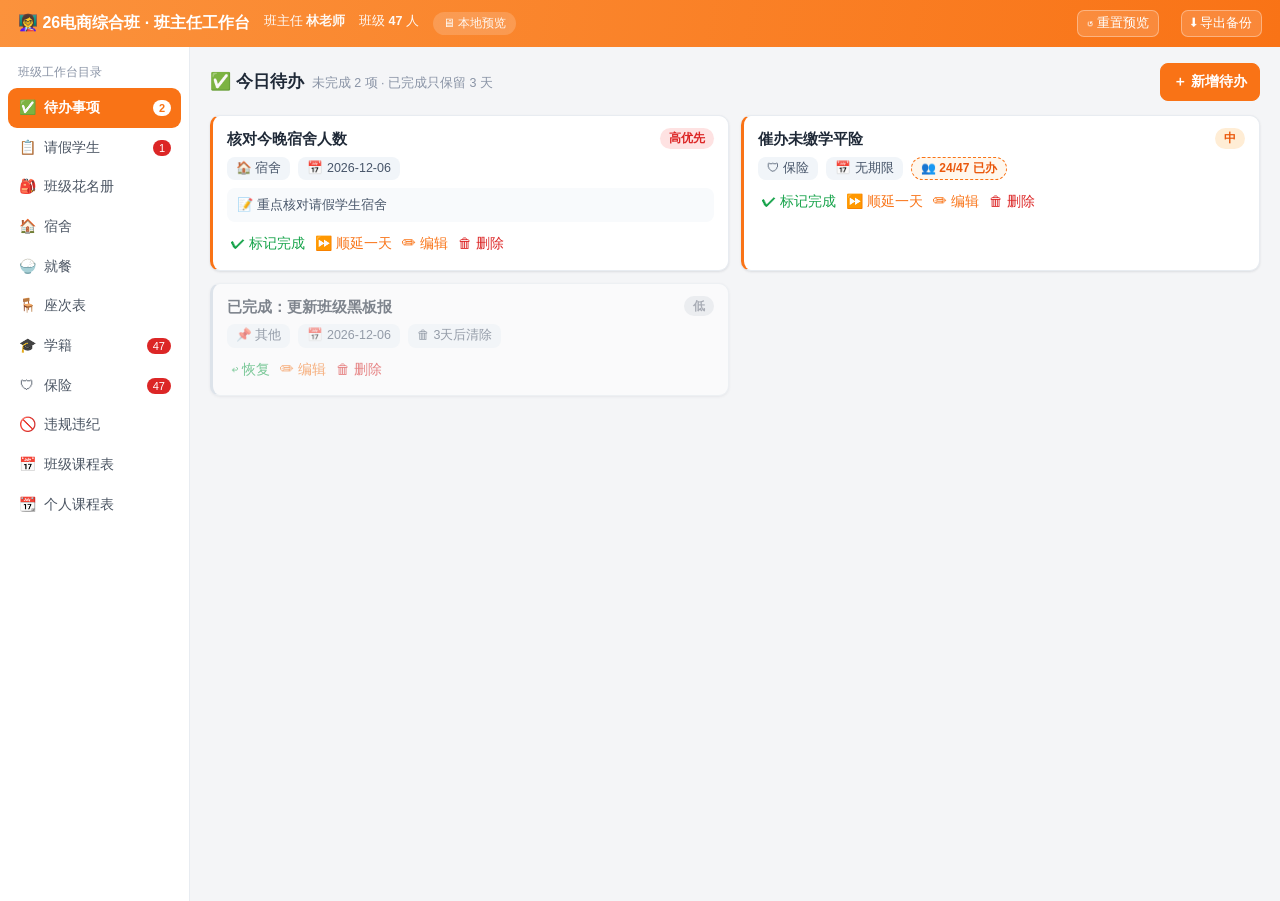
==== commit 5575798f: "Add files via upload" ====
--- a/public/preview.html
+++ b/public/preview.html
@@ -119,6 +119,8 @@
 .seat-table-card{background:#fffdf7;border:1px solid #f5e6c8;border-radius:10px;padding:10px 12px}
 .seat-table-card .s-head{display:flex;align-items:center;gap:6px;margin-bottom:8px}
 .seat-table-card .s-name{font-weight:800;color:#b45309}
+.seat-table-card .chip{font-size:15px;font-weight:700;padding:4px 11px}  /* 已入座姓名放大 */
+.tb-add{font-size:12px}  /* 待加入下拉字号缩小 */
 
 /* 座次表 */
 .seating-wrap{overflow-x:auto;background:#fff;border:1px solid var(--line);border-radius:var(--radius);padding:16px}
@@ -129,6 +131,13 @@
 .seat-cell:hover{background:#ffe4c7}
 .seat-cell.selected{outline:2px solid var(--brand);background:#ffd9b3}
 .seat-cell.empty-seat{background:#fafafa;border:1px dashed #d7dde5;color:#c3cbd6;font-weight:400}
+/* 座次表提示与异常高亮 */
+.alert{margin:8px 0;padding:8px 12px;border-radius:9px;font-size:13px;line-height:1.5}
+.alert.warn{background:#fef3c7;color:#92400e;border:1px solid #fcd34d}
+.alert.ok{background:#ecfdf5;color:#065f46;border:1px solid #6ee7b7}
+.alert.dup{background:#fee2e2;color:#991b1b;border:1px solid #fca5a5}
+.seat-cell.dup{background:#fee2e2;border-color:#fca5a5;color:#991b1b}
+.dup-tag{display:inline-block;margin-left:6px;font-size:10px;background:#dc2626;color:#fff;border-radius:6px;padding:0 5px;vertical-align:middle}
 .aisle{width:16px;flex-shrink:0}
 .seating-footer{display:flex;border:1px solid var(--line);border-radius:8px;margin-top:10px;overflow:hidden;font-size:12.5px;color:var(--muted)}
 .seating-footer div{flex:1;text-align:center;padding:6px;background:#fafbfc}
@@ -167,6 +176,56 @@
 /* Toast */
 #toast{position:fixed;bottom:26px;left:50%;transform:translateX(-50%);background:#1f2937;color:#fff;border-radius:9px;padding:9px 18px;font-size:13.5px;opacity:0;transition:.25s;z-index:200;pointer-events:none}
 #toast.show{opacity:.95}
+
+/* ===== 统计弹窗（请假 / 就餐共用） ===== */
+.statbar-flat{box-shadow:none;background:#fafbfc;margin-bottom:12px}
+.statbar-flat .st b{font-size:21px}
+.statbar-flat .st{padding:10px 6px}
+.tabs{display:flex;gap:4px;border-bottom:1px solid var(--line);margin-bottom:10px;flex-wrap:wrap}
+.tabs.sub{border-bottom:none;gap:6px;margin-bottom:8px}
+.tab{padding:7px 14px;border-radius:8px 8px 0 0;cursor:pointer;font-size:13.5px;color:#64748b;
+  border:1px solid transparent;border-bottom:none;margin-bottom:-1px;user-select:none}
+.tab:hover{color:var(--brand-deep);background:#fff7ed}
+.tab.on{background:#fff;border-color:var(--line);color:var(--brand-deep);font-weight:700;box-shadow:inset 0 2px 0 var(--brand)}
+.tabs.sub .tab{border:1px solid var(--line);border-radius:999px;padding:3px 12px;margin-bottom:0;font-size:12.5px;background:#fff}
+.tabs.sub .tab.on{background:var(--brand);border-color:var(--brand);color:#fff;box-shadow:none}
+.stat-num{display:flex;align-items:center;gap:8px}
+.stat-num b{min-width:18px;text-align:right}
+.stat-num i{display:block;height:8px;border-radius:4px;background:var(--brand-grad);opacity:.8;max-width:110px;flex:1}
+table.tbl tr.dim td{color:#b3bcc9}
+table.tbl tr.dim:hover td{background:#fff}
+.wk{font-size:11.5px;color:var(--muted);margin-left:3px}
+.muted{color:var(--muted);font-size:12.5px;white-space:nowrap}
+.chip.seg{font-size:12px;background:#f1f5f9}
+.chip.seg.now{background:#fff1e6;color:var(--brand-deep);font-weight:600}
+.chip.seg.clip{background:#f8fafc;border:1px dashed #c7d0dc;color:#5d6b7d}
+/* 统计起始日开关 */
+.stat-scope{display:flex;align-items:center;gap:10px;flex-wrap:wrap;margin:0 0 10px;
+  padding:7px 10px;border:1px solid var(--line);border-radius:9px;background:#fffdf8}
+.scope-sw{display:inline-flex;align-items:center;gap:6px;font-size:13px;color:#334155;
+  cursor:pointer;user-select:none;white-space:nowrap}
+.scope-sw input{width:15px;height:15px;accent-color:var(--brand);cursor:pointer;margin:0}
+.scope-date{padding:2px 6px;border:1px solid var(--line);border-radius:7px;font:inherit;
+  font-size:12.5px;color:#334155;background:#fff}
+.scope-date:disabled{color:#9aa6b5;background:#f6f8fa;cursor:not-allowed}
+.scope-note{font-size:12px;color:var(--muted)}
+.scope-note b{color:var(--brand-deep);font-weight:700}
+@media (max-width:560px){ .stat-scope{gap:6px 8px} .scope-note{flex-basis:100%} }
+.stat-scroll{max-height:56vh;overflow:auto;border:1px solid var(--line);border-radius:9px;padding:0 2px;background:#fff}
+.stat-scroll table.tbl th{position:sticky;top:0;background:#fff;z-index:1;box-shadow:inset 0 -1px 0 var(--line)}
+.stat-scroll::-webkit-scrollbar{width:8px;height:8px}
+.stat-scroll::-webkit-scrollbar-thumb{background:#dde3ea;border-radius:6px}
+.stat-scroll table.tbl{min-width:520px}
+.stat-scroll table.tbl td b{white-space:nowrap}
+@media (max-width:560px){ .stat-scroll table.tbl{min-width:0} }
+.mini-chart{display:flex;align-items:flex-end;gap:6px;height:120px;padding:6px 4px 0;
+  border-bottom:1px solid var(--line);margin:8px 0 6px;overflow-x:auto}
+.mini-chart .col{flex:1;min-width:22px;height:100%;display:flex;flex-direction:column;
+  align-items:center;justify-content:flex-end;gap:2px}
+.mini-chart .col b{font-size:10.5px;color:var(--brand-deep);line-height:1}
+.mini-chart .col i{width:100%;max-width:26px;min-height:2px;max-height:calc(100% - 32px);border-radius:4px 4px 0 0;
+  background:linear-gradient(180deg,#fb923c,#f97316)}
+.mini-chart .col span{font-size:10.5px;color:var(--muted);white-space:nowrap;line-height:1.2}
 
 /* 响应式 */
 @media (max-width:900px){
@@ -303,6 +362,12 @@
       { id: 28, student_id: 17, start_date: '2026-09-01', end_date: null, reason: '1', status: '已返校', returned_at: '2026-10-15', created_at: 28 },
       { id: 29, student_id: 19, start_date: '2026-09-01', end_date: null, reason: '1', status: '已返校', returned_at: '2026-10-15', created_at: 29 },
       { id: 30, student_id: 1, start_date: '2026-10-06', end_date: '2026-10-15', reason: '就医', status: '请假中', returned_at: null, created_at: 30 },
+      // 以下 5 条用于演示「统计起始日 = 10-18」之后的口径：窗口内 / 跨起始日 / 请假中未定
+      { id: 31, student_id: 2, start_date: '2026-10-20', end_date: '2026-10-22', reason: '家中有事', status: '已返校', returned_at: '2026-10-22', created_at: 31 },
+      { id: 32, student_id: 3, start_date: '2026-10-10', end_date: '2026-10-21', reason: '就医', status: '已返校', returned_at: '2026-10-21', created_at: 32 },
+      { id: 33, student_id: 5, start_date: '2026-10-24', end_date: null, reason: '家里办事', status: '请假中', returned_at: null, created_at: 33 },
+      { id: 34, student_id: 8, start_date: '2026-10-26', end_date: '2026-10-27', reason: '复诊', status: '已返校', returned_at: '2026-10-27', created_at: 34 },
+      { id: 35, student_id: 10, start_date: '2026-10-19', end_date: '2026-10-19', reason: '临时请假', status: '已返校', returned_at: '2026-10-19', created_at: 35 },
     ];
     const violations = [
       { id: 1, student_id: 24, type: '沉迷手机', date: '2026-09-18', details: '宿舍熄灯后玩手机', action: '没收手机一周', created_at: 1 },
@@ -335,9 +400,9 @@
         const layout = [2, 3, 2];
         const rows = Array.from({ length: 7 }, () => Array(9).fill(null));
         const seatCols = [0, 1, 3, 4, 5, 7, 8];
-        const names = students.map(s => s.name);
+        const ids = students.map(s => s.id);
         let k = 0;
-        for (let r = 0; r < 7; r++) for (const c of seatCols) if (k < names.length) rows[r][c] = names[k++];
+        for (let r = 0; r < 7; r++) for (const c of seatCols) if (k < ids.length) rows[r][c] = ids[k++];
         return { layout, rows };
       })(),
       violations,
@@ -374,7 +439,59 @@
   function save() { try { localStorage.setItem(KEY, JSON.stringify(store)); } catch (e) {} }
   const nid = arr => arr.reduce((m, x) => Math.max(m, x.id || 0), 0) + 1;
 
+  /* ---------------- 就餐自动上报（镜像 worker.js） ---------------- */
+  function addDaysStr(d, n) {
+    const [y, m, dd] = d.split('-').map(Number);
+    return new Date(Date.UTC(y, m - 1, dd + n)).toISOString().slice(0, 10);
+  }
+  // 与 worker.js leaveCoversOn 同口径：销假日 > 预计结束日 > 未定（已销假且无日期则不算）
+  function leaveCoversOn(l, date) {
+    if (!l.start_date || l.start_date > date) return false;
+    const stop = l.returned_at || l.end_date;
+    if (stop) return stop >= date;
+    return l.status === '请假中';
+  }
+  function diningStatsFor(date) {
+    const total = store.students.length;
+    // 按学生去重（重复登记只算一人），与前端 leaveIdsOn 的口径一致
+    const onSet = new Set(store.leaves.filter(l => leaveCoversOn(l, date)).map(l => l.student_id));
+    const onleave = onSet.size;
+    const optout = store.dining_optout.filter(x => x.date === date).length;
+    const daily = store.dining_daily.find(x => x.date === date) || {};
+    const plus = Number(daily.plus || 0), minus = Number(daily.minus || 0);
+    return { date, total, onleave, optout, plus, minus, final: Math.max(0, total - onleave - optout + plus - minus) };
+  }
+  function ensureDiningHistory() {
+    store.dining_history = store.dining_history || [];
+    const byDate = new Map(store.dining_history.map(r => [r.date, r]));
+    const tomorrow = addDaysStr(T, 1);
+    // 明天已有记录（老师已上报）才一起重算，避免凭空生成、也保证删掉的行不再复活
+    const until = byDate.has(tomorrow) ? tomorrow : T;
+    const starts = [T, ...store.dining_history.map(r => r.date), ...store.dining_daily.map(r => r.date),
+      ...store.dining_optout.map(r => r.date), ...store.leaves.map(l => l.start_date)].filter(Boolean).sort();
+    let from = starts[0] || T;
+    const floor = addDaysStr(T, -6); // 只回溯最近 7 天（含今天）
+    if (from < floor) from = floor;
+    if (from > until) from = until;
+    let changed = false;
+    for (let d = from; d <= until; d = addDaysStr(d, 1)) {
+      const old = byDate.get(d);
+      if (old && old.source !== 'auto' && d < T) continue;  // 历史日的手动记录 = 定稿，不动
+      const c = diningStatsFor(d);
+      if (old && Number(old.final) === c.final && Number(old.total) === c.total && Number(old.onleave) === c.onleave
+        && Number(old.optout) === c.optout && Number(old.plus) === c.plus && Number(old.minus) === c.minus) continue;
+      // 今天/明天用手动覆盖时，记住被覆盖的手动值
+      const overwritten = (old && old.source !== 'auto') ? Number(old.final) : undefined;
+      if (old) Object.assign(old, c, { saved_at: now, source: 'auto',
+        manual_final: overwritten !== undefined ? overwritten : (old.manual_final ?? null) });
+      else store.dining_history.push({ id: nid(store.dining_history), ...c, saved_at: now, source: 'auto', manual_final: null });
+      changed = true;
+    }
+    if (changed) save();
+  }
+
   function getState() {
+    ensureDiningHistory();
     const students = store.students.slice().sort((a, b) =>
       (a.gender < b.gender ? -1 : a.gender > b.gender ? 1 : a.name < b.name ? -1 : 1));
     const leaves = store.leaves.slice().sort((a, b) =>
@@ -422,10 +539,19 @@
       if (method === 'PATCH') {
         const cur = store.students.find(x => x.id === id); if (!cur) return { status: 404, data: { ok: false } };
         const f = (k, d) => body[k] !== undefined ? body[k] : d;
-        const dorm = String(f('dorm', cur.dorm)), bed = String(f('bed', cur.bed));
-        if ((body.dorm !== undefined || body.bed !== undefined) && dorm && bed) {
+        const curDorm = String(cur.dorm || ''), curBed = String(cur.bed || '');
+        const dorm = String(f('dorm', cur.dorm));
+        // 换宿舍时：明确给了床号就照办（真撞车 409）；只给宿舍则优先沿用旧床号，
+        // 旧床号在新宿舍已被占时退化为「只进宿舍、床号待排」。
+        const dormChanged = body.dorm !== undefined && dorm !== curDorm;
+        let bed = body.bed !== undefined ? String(body.bed) : curBed;
+        if (dorm && bed) {
           const taken = store.students.find(x => x.dorm === dorm && x.bed === bed && x.id !== id);
-          if (taken) return { status: 409, data: { error: 'bed_taken', name: taken.name } };
+          if (taken) {
+            if (body.bed === undefined && dormChanged) bed = '';
+            else return { status: 409, data: { error: 'bed_taken', name: taken.name, bed,
+              message: `床号 ${bed} 已被 ${taken.name} 占用` } };
+          }
         }
         cur.name = String(f('name', cur.name)).trim() || cur.name;
         cur.gender = f('gender', cur.gender) === '女' ? '女' : '男';
@@ -441,11 +567,61 @@
         save(); return { status: 200, data: { ok: true } };
       }
       if (method === 'DELETE') {
+        const delName = (store.students.find(x => x.id === id) || {}).name;
         ['todo_checks', 'dorm_checks', 'dining_optout', 'seats', 'leaves', 'violations']
           .forEach(t => { store[t] = store[t].filter(x => x.student_id !== id); });
+        // 座次表按学号存储：同步清掉该生座位（学号匹配 + 姓名匹配兜底旧数据）
+        if (store.seating && Array.isArray(store.seating.rows)) {
+          for (const row of store.seating.rows) for (let c = 0; c < row.length; c++) if (String(row[c]) === String(id) || row[c] === delName) row[c] = null;
+        }
         store.students = store.students.filter(x => x.id !== id); save();
         return { status: 200, data: { ok: true } };
       }
+    }
+
+    if (seg[0] === 'dorm-assign' && method === 'PUT') {
+      const target = String(body.dorm || '').trim();
+      if (!target) return { status: 400, data: { error: 'no_dorm', message: '缺少目标宿舍' } };
+      const members = Array.isArray(body.members) ? body.members : [];
+      const removeIds = (Array.isArray(body.remove) ? body.remove : []).map(Number);
+      const snapshot = store.students.map(s => ({ ...s }));
+      const touched = new Set();
+      for (const id of removeIds) {
+        const s = store.students.find(x => x.id === id);
+        if (!s) continue;
+        s.dorm = ''; s.bed = ''; s.dorm_leader = 0; touched.add(id);
+      }
+      for (const mb of members) {
+        const s = store.students.find(x => x.id === Number(mb.id));
+        if (!s) continue;
+        s.dorm = target; s.bed = String(mb.bed ?? '').trim(); s.dorm_leader = mb.leader ? 1 : 0;
+        touched.add(s.id);
+      }
+      // 唯一性校验：只看本次涉及的学生（与 worker.js 的 assignDorm 一致）
+      for (const id of touched) {
+        const s = store.students.find(x => x.id === id);
+        if (!s || !s.dorm || !s.bed) continue;
+        const other = store.students.find(o => o.id !== id && o.dorm === s.dorm && o.bed === s.bed);
+        if (other) {
+          store.students = snapshot;
+          return { status: 409, data: { error: 'bed_taken', name: other.name, bed: s.bed, dorm: s.dorm,
+            message: `${s.dorm} 的 ${s.bed} 号床已被 ${other.name} 占用` } };
+        }
+      }
+      // 宿舍长唯一：保留最后一个勾选的人
+      const leaders = store.students.filter(x => x.dorm === target && x.dorm_leader);
+      if (leaders.length > 1) {
+        const keep = leaders[leaders.length - 1];
+        store.students.forEach(x => { if (x.dorm === target && x.id !== keep.id) x.dorm_leader = 0; });
+      }
+      if (body.date && body.present && typeof body.present === 'object') {
+        for (const [sid, val] of Object.entries(body.present)) {
+          const c = store.dorm_checks.find(x => x.student_id === Number(sid) && x.check_date === body.date);
+          if (c) c.present = val ? 1 : 0;
+          else store.dorm_checks.push({ id: nid(store.dorm_checks), student_id: Number(sid), check_date: body.date, present: val ? 1 : 0 });
+        }
+      }
+      save(); return { status: 200, data: { ok: true } };
     }
 
     if (seg[0] === 'leaves') {
@@ -538,10 +714,8 @@
       const plus = Number(body.plus || 0), minus = Number(body.minus || 0);
       const ex = store.dining_daily.find(x => x.date === date);
       if (ex) { ex.plus = plus; ex.minus = minus; } else store.dining_daily.push({ id: nid(store.dining_daily), date, plus, minus });
-      const total = store.students.length;
-      const onleave = store.leaves.filter(l => l.status === '请假中' && l.start_date <= date && (l.end_date === null || l.end_date >= date)).length;
-      const optoutN = store.dining_optout.filter(x => x.date === date).length;
-      const rec = { date, total, onleave, optout: optoutN, plus, minus, final: Math.max(0, total - onleave - optoutN + plus - minus), saved_at: now };
+      const c = diningStatsFor(date);
+      const rec = { ...c, saved_at: now, source: 'manual', manual_final: null };  // 手动保存 → 清掉之前被覆盖的记录
       const hEx = store.dining_history.find(x => x.date === date);
       if (hEx) Object.assign(hEx, rec); else store.dining_history.push({ id: nid(store.dining_history), ...rec });
       save(); return { status: 200, data: { ok: true } };
@@ -595,13 +769,13 @@
     let body = {};
     if (opt.body) { try { body = JSON.parse(opt.body); } catch (e) { body = {}; } }
     const res = route(path, method, body);
-    return { ok: true, status: res.status || 200, json: async () => res.data, text: async () => JSON.stringify(res.data) };
+    const st = res.status || 200;
+    return { ok: st >= 200 && st < 300, status: st, json: async () => res.data, text: async () => JSON.stringify(res.data) };
   };
 
   const rb = document.getElementById('btn-reset');
   if (rb) rb.addEventListener('click', () => { localStorage.removeItem(KEY); location.reload(); });
 })();
-
 </script>
 <script>
 /* 班主任工作台 · 前端逻辑（SPA） */
@@ -691,7 +865,29 @@
 function dstr(d){ return d.getFullYear()+'-'+pad(d.getMonth()+1)+'-'+pad(d.getDate()); }
 const today = () => dstr(new Date());
 const tomorrow = () => dstr(new Date(Date.now()+86400000));
+// 日期按 UTC 分量计算，避免本地时区把 'YYYY-MM-DD' 解析偏一天
+function addDays(ds, n){
+  const [y,m,d] = ds.split('-').map(Number);
+  return new Date(Date.UTC(y, m-1, d+n)).toISOString().slice(0,10);
+}
+function dayDiff(a, b){
+  const [y1,m1,d1] = a.split('-').map(Number), [y2,m2,d2] = b.split('-').map(Number);
+  return Math.round((Date.UTC(y2,m2-1,d2) - Date.UTC(y1,m1-1,d1)) / 86400000);
+}
+const WEEK_CN = '日一二三四五六';
+function weekdayCN(ds){
+  const [y,m,d] = ds.split('-').map(Number);
+  return '周' + WEEK_CN[new Date(Date.UTC(y, m-1, d)).getUTCDay()];
+}
+// 短日期：10-27（同年）/ 2026-10-27（跨年）
+function md(ds){
+  if (!ds) return '未定';
+  const y = String(new Date().getFullYear());
+  return ds.slice(0,4) === y ? ds.slice(5) : ds;
+}
 const stuById = id => S.students.find(x => x.id === Number(id));
+// 花名册统一排序：男在前、女在后，同性别按姓名拼音升序（所有选人处共用）
+const stuSorted = () => [...S.students].sort((a,b)=>(a.gender===b.gender?0:(a.gender==='男'?-1:1))||a.name.localeCompare(b.name,'zh-Hans-CN'));
 const stuName = id => (stuById(id)?.name) || '（已删）';
 
 async function api(path, method='GET', body) {
@@ -700,7 +896,11 @@
   const r = await fetch('/api'+path, opt);
   if (!r.ok) {
     let detail = '';
-    try { const j = await r.json(); if (j && j.error) detail = '（' + (j.name ? j.name + ' · ' : '') + j.error + '）'; } catch (e) {}
+    try {
+      const j = await r.json();
+      if (j && j.message) detail = '（' + j.message + '）';
+      else if (j && j.error) detail = '（' + (j.name ? j.name + ' · ' : '') + j.error + '）';
+    } catch (e) {}
     throw new Error('请求失败 ' + r.status + detail);
   }
   return r.json();
@@ -709,15 +909,59 @@
 async function refresh(){ S = await api('/state'); renderTop(); renderNav(); render(); }
 
 /* ---------- 请假联动（核心） ---------- */
+// 一条请假记录是否覆盖某一天（与后端 leaveCoversOn 完全同口径）
+// 结束点：销假日 > 预计结束日 > 未定（未定且已不是「请假中」则不算覆盖）
+function leaveCoversOn(l, d){
+  if (!l.start_date || l.start_date > d) return false;
+  const stop = l.returned_at || l.end_date;
+  if (stop) return stop >= d;
+  return l.status === '请假中';
+}
 function leaveIdsOn(date){
   const set = new Set();
-  for (const l of S.leaves) {
-    if (l.status !== '请假中') continue;
-    if (l.start_date <= date && (!l.end_date || l.end_date >= date)) set.add(l.student_id);
+  for (const l of S.leaves) if (leaveCoversOn(l, date)) set.add(l.student_id);
+  return set;
+}
+const uncheckedStu = (f) => S.students.filter(f);
+
+/* ---------- 请假统计（只读派生，不改数据） ---------- */
+// 一条请假记录的"实际结束日"：销假日 > 预计结束日 > 未定
+const leaveEnd = l => l.returned_at || l.end_date || null;
+// 该条记录是否覆盖某一天（未定结束的只算到今天，未来预计结束日也封顶到今天）
+function leaveCovers(l, d){
+  if (d < l.start_date) return false;
+  const end = leaveEnd(l);
+  const stop = (!end || end > today()) ? today() : end;
+  return d <= stop;
+}
+// 已请假天数（含首尾）；未销假的算到今天，不把未来的预计日算进去
+// 注：全量口径，不受「统计起始日」影响；统计弹窗统一走下面的 stat* 版本
+function leaveDays(l){
+  const end = leaveEnd(l);
+  const stop = (!end || end > today()) ? today() : end;
+  return Math.max(1, dayDiff(l.start_date, stop) + 1);
+}
+// 当日请假学生集合（按学生去重；含已返校但当天仍在假期内的历史记录）
+function leaveSetOn(d){
+  const set = new Set();
+  for (const l of S.leaves) if (leaveCovers(l, d)) set.add(l.student_id);
+  return set;
+}
+// 统计口径：只取花名册里还在的学生
+const leaveRows = () => S.leaves.filter(l => stuById(l.student_id));
+// 每个学生实际请假的日期集合（多段重叠按天去重）
+// 注：全量口径，不受「统计起始日」影响；统计弹窗用 statDaySets(from)
+function leaveDaySets(){
+  const map = new Map();
+  for (const l of leaveRows()) {
+    if (!map.has(l.student_id)) map.set(l.student_id, new Set());
+    const end = leaveEnd(l);
+    const stop = (!end || end > today()) ? today() : end;
+    const set = map.get(l.student_id);
+    for (let d = l.start_date; d <= stop; d = addDays(d, 1)) set.add(d);
   }
-  return set;
-}
-const uncheckedStu = (f) => S.students.filter(f);
+  return map;
+}
 
 /* ---------- 顶栏 & 导航 ---------- */
 function renderTop(){
@@ -761,14 +1005,27 @@
 function modalHead(title){ return `<div class="m-head"><span>${title}</span><button class="m-close">×</button></div>`; }
 
 /* ============ 页面：待办事项 ============ */
+// 排序：未完成在前，已完成压后；组内按 期限(无期限最后)→优先级→时间 排列。
+// done 组按 done_at 升序（刚完成的排最后，符合"标记完成后自动排到后面"的直觉）。
+function todoSort(list){
+  const pri = p => p==='高' ? 0 : p==='中' ? 1 : 2;
+  return [...list].sort((a,b)=>{
+    if (!!a.done !== !!b.done) return (a.done?1:0) - (b.done?1:0);
+    const da = a.due_date || '9999-99-99', db = b.due_date || '9999-99-99';
+    if (da !== db) return da < db ? -1 : 1;
+    if (pri(a.priority) !== pri(b.priority)) return pri(a.priority) - pri(b.priority);
+    return (a.done_at || a.created_at || 0) - (b.done_at || b.created_at || 0);
+  });
+}
 function pgTodos(){
+  const list = todoSort(S.todos);
   const open = S.todos.filter(t=>!t.done).length;
   $('#main').innerHTML = `
     <div class="page-head">
       <div class="page-title">✅ 今日待办<small>未完成 ${open} 项 · 已完成只保留 3 天</small></div>
       <button class="btn primary" onclick="todoModal()">＋ 新增待办</button>
     </div>
-    <div class="todo-grid">${S.todos.map(todoCard).join('') || '<div class="empty">今天没有待办，点右上角新增。</div>'}</div>`;
+    <div class="todo-grid">${list.map(todoCard).join('') || '<div class="empty">今天没有待办，点右上角新增。</div>'}</div>`;
 }
 function todoCard(t){
   const cat = CATS[t.category] || CATS['其他'];
@@ -827,7 +1084,7 @@
   const m = openModal(`${modalHead('👥 逐人核对 · '+esc(t.title))}
     <div class="m-body">
       <div class="hint">点名字切换「已办」，实时统计进度。</div>
-      <div class="person-pills" id="rc-pills">${S.students.map(s=>
+      <div class="person-pills" id="rc-pills">${stuSorted().map(s=>
         `<span class="person-pill ${checked.has(s.id)?'on':''}" data-id="${s.id}">${esc(s.name)}</span>`).join('')}</div>
     </div>
     <div class="m-foot"><button class="btn" onclick="closeModal()">取消</button><button class="btn primary" id="rc-save">保存</button></div>`, true);
@@ -843,37 +1100,58 @@
 /* ============ 页面：请假学生 ============ */
 function pgLeaves(){
   const td = today();
-  const active = S.leaves.filter(l=>l.status==='请假中'&&l.start_date<=td&&(!l.end_date||l.end_date>=td));
-  const returnedToday = S.leaves.filter(l=>l.returned_at===td).length;
-  const startedToday = S.leaves.filter(l=>l.start_date===td).length;
-  const stale = S.leaves.filter(l=>l.status==='请假中'&&l.start_date<td);
-  const todays = S.leaves.filter(l=>l.start_date===td);
+  const rows = S.leaves.filter(l=>stuById(l.student_id));
+  const ongoing = rows.filter(l=>l.status==='请假中');
+  const byStart = (a,b) => a.start_date===b.start_date ? a.id-b.id : (a.start_date<b.start_date?-1:1);
+  // 三段互斥，保证任何「未销假」记录都一定能出现在页面上（含开始日期在未来的）
+  const active  = ongoing.filter(l=>l.start_date<=td && (!l.end_date || l.end_date>=td)).sort(byStart);
+  const upcoming= ongoing.filter(l=>l.start_date>td).sort(byStart);                              // 未来才生效
+  const overdue = ongoing.filter(l=>l.start_date<=td && l.end_date && l.end_date<td).sort(byStart); // 过了预计返校日仍未销假
+  const backToday = rows.filter(l=>l.returned_at===td).sort(byStart);
+  const startedToday = rows.filter(l=>l.start_date===td).length;
+  const onLeaveN = active.length + overdue.length;
   $('#main').innerHTML = `
-    <div class="page-head"><div class="page-title">📋 今日请假</div>
+    <div class="page-head"><div class="page-title">📋 请假管理<small>今天 ${md(td)} · 未销假 ${onLeaveN} 人${upcoming.length?` · 待生效 ${upcoming.length} 人`:''}</small></div>
       <div class="head-actions">
+        <button class="btn" onclick="leaveStatsModal()">📊 请假统计</button>
         <button class="btn" onclick="leaveModal(true)">📋 批量登记</button>
         <button class="btn primary" onclick="leaveModal(false)">＋ 新增请假</button>
       </div></div>
     <div class="statbar">
-      <div class="st"><b>${active.length}</b><span>请假中</span></div>
-      <div class="st"><b>${returnedToday}</b><span>今日已返校</span></div>
-      <div class="st"><b>${startedToday}</b><span>今日合计</span></div>
+      <div class="st"><b>${onLeaveN}</b><span>请假中</span></div>
+      <div class="st"><b>${upcoming.length}</b><span>待生效</span></div>
+      <div class="st"><b>${backToday.length}</b><span>今日已返校</span></div>
+      <div class="st"><b>${startedToday}</b><span>今日登记</span></div>
     </div>
-    ${stale.length?`<div class="note-strip">往日请假未销假（${stale.length} 人，返校后请销假）</div>
-      <div class="card">${stale.map(l=>leaveCard(l,true)).join('')}</div>`:''}
-    <div class="card">
-      ${todays.length?todays.map(l=>leaveCard(l,false)).join(''):'<div class="empty">🙌 今日无人请假，全勤</div>'}
-    </div>`;
-}
-function leaveCard(l, stale){
+    ${active.length?`<div class="dorm-sec-title">🟠 请假中（${active.length} 人）</div>
+      <div class="card">${active.map(l=>leaveCard(l)).join('')}</div>`
+      :`<div class="card"><div class="empty">今天没有学生请假<br><span class="hint">点右上角「＋ 新增请假」登记；登记后按开始日期自动计入就餐人数</span></div></div>`}
+    ${upcoming.length?`<div class="dorm-sec-title">⏳ 待生效（${upcoming.length} 人）<span class="hint" style="font-weight:400;display:inline">开始日期在今天之后，到那天自动计入请假与就餐</span></div>
+      <div class="card">${upcoming.map(l=>leaveCard(l,{pending:true})).join('')}</div>`:''}
+    ${overdue.length?`<div class="note-strip">已过预计返校日仍未销假（${overdue.length} 人），学生返校后请点「销假返校」</div>
+      <div class="card">${overdue.map(l=>leaveCard(l,{overdue:true})).join('')}</div>`:''}
+    ${backToday.length?`<div class="dorm-sec-title">✅ 今日已返校（${backToday.length} 人）</div>
+      <div class="card">${backToday.map(l=>leaveCard(l)).join('')}</div>`:''}`;
+}
+function leaveCard(l, opt){
   const s = stuById(l.student_id); if(!s) return '';
-  return `<div class="todo-card" style="margin-bottom:8px">
-    <div class="t-head"><div class="t-title ${stale?'leave-name':''}">${esc(s.name)} <span class="${s.gender==='女'?'g-female':'g-male'}">${s.gender==='女'?'♀':'♂'}</span></div>
-      <span class="pill ${l.status==='请假中'?'mid':'ok'}">${l.status}</span></div>
-    <div class="t-meta"><span class="chip">📅 ${esc(l.start_date)} ~ ${l.end_date?esc(l.end_date):'未定'}</span></div>
+  const o = opt || {};
+  const pend = !!o.pending, over = !!o.overdue;
+  const tag = pend ? `<span class="pill info">待生效</span>`
+    : over ? `<span class="pill hi">逾期未销假</span>`
+    : l.status==='已返校' ? `<span class="pill ok">已返校</span>`
+    : `<span class="pill mid">请假中</span>`;
+  const dur = pend
+    ? `距开始 ${Math.max(0, dayDiff(today(), l.start_date))} 天`
+    : `已请 ${leaveDays(l)} 天`;
+  return `<div class="todo-card" style="margin-bottom:8px${over?';border-left-color:var(--red)':''}">
+    <div class="t-head"><div class="t-title ${over?'leave-name':''}">${esc(s.name)} <span class="${s.gender==='女'?'g-female':'g-male'}">${s.gender==='女'?'♀':'♂'}</span></div>
+      ${tag}</div>
+    <div class="t-meta"><span class="chip">📅 ${esc(l.start_date)} ~ ${l.end_date?esc(l.end_date):'未定'}</span>
+      <span class="chip">${dur}</span>${l.returned_at?`<span class="chip">返校 ${esc(l.returned_at)}</span>`:''}</div>
     ${l.reason?`<div class="t-notes">${esc(l.reason)}</div>`:''}
     <div class="t-acts">
-      ${l.status==='请假中'?`<button class="btn link green" onclick="leaveReturn(${l.id})">✔ 销假返校</button>`:''}
+      ${(!pend && l.status==='请假中')?`<button class="btn link green" onclick="leaveReturn(${l.id})">✔ 销假返校</button>`:''}
       <button class="btn link" onclick="leaveModal(false,${l.id})">✏ 编辑</button>
       <button class="btn link red" onclick="leaveDel(${l.id})">🗑 删除</button>
     </div></div>`;
@@ -885,8 +1163,8 @@
   const m = openModal(`${modalHead(batch?'📋 批量登记请假':'📝 '+(id?'编辑请假':'新增请假'))}
     <div class="m-body">
       ${batch?`<div class="field"><label>选择学生（可多选）</label>
-        <div class="person-pills" id="lv-stus">${S.students.map(s=>`<span class="person-pill" data-id="${s.id}">${esc(s.name)}</span>`).join('')}</div></div>`
-      :`<div class="field"><label>学生姓名</label><select id="lv-one">${S.students.map(s=>`<option value="${s.id}" ${cur&&cur.student_id===s.id?'selected':''}>${esc(s.name)}</option>`).join('')}</select></div>`}
+        <div class="person-pills" id="lv-stus">${stuSorted().map(s=>`<span class="person-pill" data-id="${s.id}">${esc(s.name)}</span>`).join('')}</div></div>`
+      :`<div class="field"><label>学生姓名</label><select id="lv-one">${stuSorted().map(s=>`<option value="${s.id}" ${cur&&cur.student_id===s.id?'selected':''}>${esc(s.name)}</option>`).join('')}</select></div>`}
       <div class="field"><label>开始日期</label><input id="lv-start" type="date" value="${cur?cur.start_date:today()}"></div>
       <div class="field"><label>结束日期（预计，不填视为请假中）</label><input id="lv-end" type="date" value="${cur&&cur.end_date?cur.end_date:''}"></div>
       <div class="field"><label>请假原因</label><textarea id="lv-reason" placeholder="例：家中有事、就医等">${cur?esc(cur.reason):''}</textarea></div>
@@ -907,6 +1185,148 @@
   };
 }
 
+/* ============ 请假统计（两个维度） ============ */
+let lvStatTab = 'date', lvStatRange = 30;
+// 统计起始日（含当日）：默认只统计 10/18 及之后，更早的记录不计入；null = 统计全部
+const LEAVE_STAT_START = '2026-10-18';
+let lvStatStart = LEAVE_STAT_START;
+
+// 一条请假记录在统计窗口内的有效区间：起点不早于起始日，终点封顶今天；无交集返回 null
+function statSeg(l, from = lvStatStart){
+  const rawEnd = leaveEnd(l);
+  const stop = (!rawEnd || rawEnd > today()) ? today() : rawEnd;
+  const start = (from && from > l.start_date) ? from : l.start_date;
+  if (start > stop) return null;
+  return { start, stop, clipped: start !== l.start_date };
+}
+// 窗口内有交集的请假记录（跨起始日的记录也算，天数只计窗口内部分）
+const statLeaves = (from = lvStatStart) => leaveRows().filter(l => statSeg(l, from));
+function statDays(l, from = lvStatStart){
+  const s = statSeg(l, from);
+  return s ? dayDiff(s.start, s.stop) + 1 : 0;
+}
+// 每个学生在窗口内的请假日期集合（多段重叠按天去重）
+function statDaySets(from = lvStatStart){
+  const map = new Map();
+  for (const l of leaveRows()){
+    const s = statSeg(l, from);
+    if (!s) continue;
+    if (!map.has(l.student_id)) map.set(l.student_id, new Set());
+    const set = map.get(l.student_id);
+    for (let d = s.start; d <= s.stop; d = addDays(d, 1)) set.add(d);
+  }
+  return map;
+}
+const statScopeText = () => lvStatStart ? `${md(lvStatStart)} 起（含当日）` : '全部记录';
+
+function leaveStatsModal(){
+  const rows = statLeaves();
+  const stuN = new Set(rows.map(l => l.student_id)).size;
+  const totalDays = [...statDaySets().values()].reduce((n,set) => n + set.size, 0);
+  const activeN = leaveSetOn(today()).size;
+  const overdue = rows.filter(l => l.status==='请假中' && l.end_date && l.end_date < today()).length;
+  openModal(`${modalHead('📊 请假统计')}
+    <div class="m-body">
+      <div class="statbar statbar-flat">
+        <div class="st"><b>${stuN}</b><span>请假学生</span></div>
+        <div class="st"><b>${rows.length}</b><span>请假次数</span></div>
+        <div class="st"><b>${totalDays}</b><span>累计天数</span></div>
+        <div class="st warn"><b>${activeN}</b><span>当前请假中</span></div>
+      </div>
+      ${overdue?`<div class="note-strip">有 ${overdue} 条记录仍在"请假中"但已过预计结束日，请及时销假</div>`:''}
+      <div class="stat-scope">
+        <label class="scope-sw"><input type="checkbox" id="lvst-scope" ${lvStatStart?'checked':''} /> 仅统计起始日之后</label>
+        <input class="scope-date" type="date" id="lvst-start" value="${lvStatStart || LEAVE_STAT_START}" max="${today()}" ${lvStatStart?'':'disabled'} />
+        <span class="scope-note">当前口径：<b>${statScopeText()}</b>，之前的记录不计入</span>
+      </div>
+      <div class="tabs">
+        <div class="tab ${lvStatTab==='date'?'on':''}" data-tab="date">📅 按日期</div>
+        <div class="tab ${lvStatTab==='stu'?'on':''}" data-tab="stu">👤 按学生</div>
+      </div>
+      <div id="lvst-body"></div>
+    </div>
+    <div class="m-foot"><button class="btn primary" onclick="closeModal()">关闭</button></div>`, true);
+  const m = $('#modal-root');
+  m.querySelectorAll('.tab').forEach(t => t.onclick = () => { lvStatTab = t.dataset.tab; leaveStatsModal(); });
+  const cut = m.querySelector('#lvst-scope'), cutDate = m.querySelector('#lvst-start');
+  cut.onchange = () => { lvStatStart = cut.checked ? (cutDate.value || LEAVE_STAT_START) : null; leaveStatsModal(); };
+  cutDate.onchange = () => { if (!cutDate.value) return; lvStatStart = cutDate.value; leaveStatsModal(); };
+  renderLeaveStats();
+}
+function renderLeaveStats(){
+  const el = $('#lvst-body'); if (!el) return;
+  el.innerHTML = lvStatTab === 'date' ? leaveStatsByDate() : leaveStatsByStudent();
+  el.querySelectorAll('[data-range]').forEach(b => b.onclick = () => { lvStatRange = Number(b.dataset.range); renderLeaveStats(); });
+}
+// 维度一：按日期——每天有多少学生请假
+function leaveStatsByDate(){
+  const rows = statLeaves();
+  if (!rows.length) return `<div class="empty">${lvStatStart ? `${md(lvStatStart)} 之后还没有请假记录` : '还没有请假记录'}</div>`;
+  const end = today();
+  const days = [];
+  if (lvStatRange === 0) {
+    let min = statSeg(rows[0], lvStatStart).start;
+    for (const l of rows) { const s = statSeg(l, lvStatStart); if (s.start < min) min = s.start; }
+    if (dayDiff(min, end) > 366) min = addDays(end, -366);
+    for (let d = min; d <= end; d = addDays(d,1)) days.push(d);
+  } else {
+    let from = addDays(end, -(lvStatRange - 1));
+    if (lvStatStart && lvStatStart > from) from = lvStatStart; // 窗口不从起始日之前开始
+    for (let d = from; d <= end; d = addDays(d,1)) days.push(d);
+  }
+  const list = days.map(d => ({ d, set: leaveSetOn(d) })).reverse(); // 最新在上
+  const max = Math.max(1, ...list.map(x => x.set.size));
+  const hit = list.filter(x => x.set.size > 0).length;
+  const rangeBtn = (v, label) => `<span class="tab ${lvStatRange===v?'on':''}" data-range="${v}">${label}</span>`;
+  return `
+    <div class="tabs sub">${rangeBtn(7,'近 7 天')}${rangeBtn(30,'近 30 天')}${rangeBtn(0,'全部')}</div>
+    <div class="hint">口径：${statScopeText()}；共 ${list.length} 天，其中 ${hit} 天有人请假；人数按学生去重，含已返校但当天仍在假期内的记录。</div>
+    <div class="stat-scroll"><table class="tbl">
+      <thead><tr><th style="width:110px">日期</th><th style="width:120px">请假人数</th><th>请假学生</th></tr></thead>
+      <tbody>${list.map(({d,set}) => `<tr class="${set.size?'':'dim'}">
+        <td>${md(d)} <span class="wk">${weekdayCN(d)}</span></td>
+        <td><div class="stat-num"><b>${set.size||'—'}</b>${set.size?`<i style="width:${Math.round(set.size/max*100)}%"></i>`:''}</div></td>
+        <td>${set.size ? [...set].map(id => `<span class="chip">${esc(stuName(id))}</span>`).join(' ') : '<span class="hint">无人请假</span>'}</td>
+      </tr>`).join('')}</tbody>
+    </table></div>`;
+}
+// 维度二：按学生——各请了多少天、起止日期
+function leaveStatsByStudent(){
+  const rows = statLeaves();
+  if (!rows.length) return `<div class="empty">${lvStatStart ? `${md(lvStatStart)} 之后还没有请假记录` : '还没有请假记录'}</div>`;
+  const map = new Map();
+  for (const l of rows) {
+    const k = l.student_id;
+    if (!map.has(k)) map.set(k, { sid:k, list:[] });
+    map.get(k).list.push(l);
+  }
+  // 按天去重：同一学生多段重叠时，累计天数不重复计（只计起始日之后的部分）
+  const daySets = statDaySets();
+  const arr = [...map.values()].map(o => ({ ...o, days: daySets.get(o.sid)?.size || 0 }))
+    .sort((a,b) => b.days - a.days || b.list.length - a.list.length || stuName(a.sid).localeCompare(stuName(b.sid),'zh-Hans-CN'));
+  return `
+    <div class="hint">口径：${statScopeText()}；共 ${arr.length} 名学生（未请假的不列出）；天数含首尾、按天去重，请假中的算到今天；起始日之前请假的那一段只计起始日之后的部分。</div>
+    <div class="stat-scroll"><table class="tbl">
+      <thead><tr><th style="width:110px">学生</th><th style="width:70px">次数</th><th style="width:80px">合计天数</th><th>请假明细（起 ~ 止）</th></tr></thead>
+      <tbody>${arr.map(o => {
+        const s = stuById(o.sid);
+        const segs = o.list.slice().sort((a,b) => a.start_date < b.start_date ? 1 : -1).map(l => {
+          const seg = statSeg(l, lvStatStart);
+          const now = l.status === '请假中';
+          const clipNote = (seg?.clipped && lvStatStart) ? `（自 ${md(lvStatStart)} 起）` : '';
+          const txt = `${md(l.start_date)} ~ ${seg?md(seg.stop):'未定'} · 计 ${statDays(l)} 天${clipNote}${now?'（请假中）':''}`;
+          return `<span class="chip seg ${now?'now':''} ${seg?.clipped?'clip':''}">${txt}</span>`;
+        }).join(' ');
+        return `<tr>
+          <td><b>${esc(s.name)}</b> <span class="${s.gender==='女'?'g-female':'g-male'}">${s.gender==='女'?'♀':'♂'}</span>${s.dorm?`<div class="hint" style="margin:0">${esc(s.dorm)}</div>`:''}</td>
+          <td>${o.list.length}</td>
+          <td><b>${o.days}</b></td>
+          <td>${segs}</td>
+        </tr>`;
+      }).join('')}</tbody>
+    </table></div>`;
+}
+
 /* ============ 页面：班级花名册 ============ */
 let rosterFilter = 'all';
 function pgRoster(){
@@ -914,6 +1334,8 @@
   if (rosterFilter==='male') list = list.filter(s=>s.gender==='男');
   if (rosterFilter==='female') list = list.filter(s=>s.gender==='女');
   if (rosterFilter==='notes') list = list.filter(s=>s.notes);
+  // 排序：男在前、女在后；同性别按姓名拼音升序（不再按插入序号）
+  list.sort((a,b)=> (a.gender===b.gender ? 0 : (a.gender==='男' ? -1 : 1)) || a.name.localeCompare(b.name, 'zh-Hans-CN'));
   const leaveSet = leaveIdsOn(today());
   const row = (s,i) => `<tr>
     <td>${i}</td>
@@ -927,7 +1349,7 @@
       <button class="btn link" onclick="studentModal(${s.id})">编辑</button>
       <button class="btn link red" onclick="studentDel(${s.id})">删除</button></td></tr>`;
   $('#main').innerHTML = `
-    <div class="page-head"><div class="page-title">🎒 学生花名册<small>共 ${S.students.length} 人 · 按性别排列</small></div>
+    <div class="page-head"><div class="page-title">🎒 学生花名册<small>共 ${S.students.length} 人 · 男前女后 · 拼音序</small></div>
       <div class="head-actions">
         <button class="btn" onclick="leaveModal(true)">📋 请假登记</button>
         <button class="btn primary" onclick="studentModal()">＋ 新增学生</button>
@@ -1021,48 +1443,111 @@
 function dormAdjustModal(d){
   const td = today(), leaveSet = leaveIdsOn(td);
   const presentOf = s => { const c = S.dorm_checks.find(c=>c.student_id===s.id&&c.check_date===td); return c?!!c.present:!leaveSet.has(s.id); };
-  const mem = S.students.filter(s=>s.dorm===d).sort((a,b)=>(a.bed||'99').localeCompare(b.bed||'99','zh',{numeric:true}));
-  const others = S.students.filter(s=>s.dorm!==d);
+  const byBed = (a,b) => (a.bed||'99').localeCompare(b.bed||'99','zh',{numeric:true});
+  const mem = S.students.filter(s=>s.dorm===d).sort(byBed);
+  // 本地草稿：加入/移出/改床号/设宿舍长/在校状态都在这里改，点「保存」一次提交。
+  // （旧版是每改一项立刻发 PATCH，一旦撞床号 409 就整次中断，学生留在原宿舍。）
+  const rows = mem.map(s=>({ id:s.id, name:s.name, bed:String(s.bed||''), leader:!!s.dorm_leader, present:presentOf(s) }));
+  const removed = [];
+  const pickable = () => stuSorted().filter(s => s.dorm !== d || removed.includes(s.id));
+  const freeBed = () => {
+    const used = new Set(rows.map(r=>r.bed).filter(Boolean));
+    for (let i=1;i<=20;i++) if (!used.has(String(i))) return String(i);
+    return '';
+  };
   const m = openModal(`${modalHead('⚙ 调整宿舍 · '+d)}
     <div class="m-body">
-      <div class="hint">修改床号、设宿舍长、改在校状态，或从下方把学生加入本宿舍。</div>
-      <div id="da-members">${mem.map(s=>`
-        <div class="da-row" data-id="${s.id}">
-          <b>${esc(s.name)}</b>
-          <label>床号<input class="da-bed" value="${esc(s.bed||'')}" style="width:64px"></label>
-          <label class="check"><input type="checkbox" class="da-leader" ${s.dorm_leader?'checked':''}> 宿舍长</label>
-          <label class="check"><input type="checkbox" class="da-present" ${presentOf(s)?'checked':''}> 在校</label>
-          <button class="btn sm danger da-remove">移出</button>
-        </div>`).join('')||'<div class="empty">本宿舍暂无学生</div>'}</div>
+      <div class="hint">改床号、设宿舍长、勾在校状态；要加人或移出也在这里改，最后点【保存】一次性生效。</div>
+      <div id="da-members"></div>
       <div class="field" style="margin-top:12px"><label>加入学生到本宿舍</label>
-        <select id="da-add"><option value="">— 选择 —</option>${others.map(s=>`<option value="${s.id}">${esc(s.name)}（现 ${esc(s.dorm||'未分')}）</option>`).join('')}</select>
-        <div class="hint">加入后默认床号为空，可在上方改。</div></div>
+        <div style="display:flex;gap:8px;align-items:center">
+          <select id="da-add" style="flex:1"></select>
+          <button class="btn sm primary" id="da-add-btn">＋ 加入</button>
+        </div>
+        <div class="hint">加入时会自动分配空闲床号，可在上面改成别的床号。</div></div>
+      <div id="da-removed" class="hint" style="color:#dc2626"></div>
     </div>
     <div class="m-foot"><button class="btn" onclick="closeModal()">取消</button><button class="btn primary" id="da-save">保存</button></div>`, true);
-  m.querySelector('#da-add').onchange = async (e) => {
-    const sid = Number(e.target.value); if (!sid) return;
-    await api('/students/'+sid,'PATCH',{dorm:d});
-    closeModal(); await refresh(); toast('已加入 '+d);
+
+  const paint = () => {
+    m.querySelector('#da-members').innerHTML = rows.map((r,i)=>`
+      <div class="da-row" data-i="${i}">
+        <b>${esc(r.name)}</b>
+        <label>床号<input class="da-bed" value="${esc(r.bed)}" style="width:64px"></label>
+        <label class="check"><input type="checkbox" class="da-leader" ${r.leader?'checked':''}> 宿舍长</label>
+        <label class="check"><input type="checkbox" class="da-present" ${r.present?'checked':''}> 在校</label>
+        <button class="btn sm danger da-remove">移出</button>
+      </div>`).join('') || '<div class="empty">本宿舍暂无学生</div>';
+    const sel = m.querySelector('#da-add');
+    const opts = pickable();
+    sel.innerHTML = '<option value="">— 选择学生 —</option>' +
+      opts.map(s=>`<option value="${s.id}">${esc(s.name)}（现 ${esc(s.dorm||'未分')}${s.bed?' · '+esc(s.bed)+' 床':''}）</option>`).join('');
+    m.querySelector('#da-add-btn').disabled = !opts.length;
+    m.querySelector('#da-removed').textContent = removed.length
+      ? '待移出（保存后变「未分宿舍」）：' + removed.map(id=>stuName(id)).join('、') : '';
   };
-  m.querySelectorAll('.da-remove').forEach(b=>b.onclick=async()=>{
-    const sid = Number(b.closest('.da-row').dataset.id);
-    await api('/students/'+sid,'PATCH',{dorm:''});
-    closeModal(); await refresh(); toast('已移出');
+
+  const box = m.querySelector('#da-members');
+  box.addEventListener('input', e => {
+    const row = e.target.closest('.da-row'); if (!row) return;
+    const r = rows[Number(row.dataset.i)];
+    if (e.target.classList.contains('da-bed')) r.bed = e.target.value.trim();
   });
+  box.addEventListener('change', e => {
+    const row = e.target.closest('.da-row'); if (!row) return;
+    const i = Number(row.dataset.i), r = rows[i];
+    if (e.target.classList.contains('da-leader')) {
+      r.leader = e.target.checked;
+      if (r.leader) { // 一间宿舍只有一个宿舍长
+        rows.forEach((o,k)=>{ if (k!==i) o.leader = false; });
+        box.querySelectorAll('.da-leader').forEach((el,k)=>{ if (k!==i) el.checked = false; });
+      }
+    }
+    if (e.target.classList.contains('da-present')) r.present = e.target.checked;
+  });
+  box.addEventListener('click', e => {
+    if (!e.target.classList.contains('da-remove')) return;
+    const i = Number(e.target.closest('.da-row').dataset.i);
+    const [r] = rows.splice(i,1);
+    if (r && !removed.includes(r.id)) removed.push(r.id);
+    paint();
+  });
+  m.querySelector('#da-add-btn').onclick = () => {
+    const sid = Number(m.querySelector('#da-add').value);
+    if (!sid) return toast('请先在下拉框里选择学生');
+    const s = stuById(sid); if (!s) return;
+    const ri = removed.indexOf(sid); if (ri >= 0) removed.splice(ri, 1); // 撤销尚未提交的移出
+    rows.push({ id:s.id, name:s.name, bed:freeBed(), leader:false, present:!leaveSet.has(s.id) });
+    paint();
+    toast('已加入，记得点保存');
+  };
+  paint();
+
   m.querySelector('#da-save').onclick = async () => {
-    const presentMap = {};
-    for (const row of m.querySelectorAll('#da-members .da-row')) {
-      const sid = Number(row.dataset.id);
-      const bed = row.querySelector('.da-bed').value.trim();
-      const leader = row.querySelector('.da-leader').checked?1:0;
-      const present = row.querySelector('.da-present').checked?1:0;
-      presentMap[sid] = present;
-      if (bed) { const taken = S.students.find(x=>x.id!==sid && x.dorm===d && x.bed===bed); if (taken) { alert('床号 '+bed+' 已被 '+taken.name+' 占用'); return; } }
-      const cur = stuById(sid);
-      if (cur.bed!==bed || cur.dorm_leader!==leader) await api('/students/'+sid,'PATCH',{bed, dorm_leader:leader});
+    // 前端预检：同宿舍床号不能重复
+    const seen = new Map();
+    for (const r of rows) {
+      if (!r.bed) continue;
+      if (seen.has(r.bed)) return alert(`床号 ${r.bed} 被 ${seen.get(r.bed)} 和 ${r.name} 同时占用，请改成不同的床号。`);
+      seen.set(r.bed, r.name);
     }
-    await api('/dorm-check','PUT',{date:td, present:presentMap});
-    closeModal(); await refresh(); toast('已保存');
+    const present = {};
+    for (const r of rows) present[r.id] = r.present ? 1 : 0;
+    const btn = m.querySelector('#da-save');
+    btn.disabled = true; btn.textContent = '保存中…';
+    try {
+      await api('/dorm-assign','PUT',{
+        dorm: d,
+        members: rows.map(r=>({ id:r.id, bed:r.bed, leader:r.leader ? 1 : 0 })),
+        remove: removed,
+        date: td,
+        present,
+      });
+    } catch (err) {
+      btn.disabled = false; btn.textContent = '保存';
+      return alert('保存失败：' + err.message + '\n（数据没有被改动，可以改完再试）');
+    }
+    closeModal(); await refresh(); toast('已保存 ' + d);
   };
 }
 function dormCheckModal(){
@@ -1125,7 +1610,7 @@
   const daily = S.dining_daily.find(d=>d.date===date) || {plus:0,minus:0};
   const optout = S.dining_optout.filter(o=>o.date===date).map(o=>o.student_id);
   const final = Math.max(0, S.students.length - leaveSet.size - optout.length + Number(daily.plus||0) - Number(daily.minus||0));
-  const unseated = S.students.filter(s=>!S.seats.some(x=>x.student_id===s.id));
+  const unseated = stuSorted().filter(s=>!S.seats.some(x=>x.student_id===s.id));
   const seatedN = S.seats.length;
   $('#main').innerHTML = `
     <div class="page-head"><div class="page-title">🍚 明日就餐上报<small>明日（${date}）就餐人数</small></div></div>
@@ -1133,6 +1618,7 @@
       <div style="text-align:center;padding:12px 0">
         <div style="font-size:56px;font-weight:800;color:var(--red);line-height:1">${final} <span style="font-size:18px">人</span></div>
         <div class="head-actions" style="justify-content:center;margin-top:14px">
+          <button class="btn primary" onclick="diningStatsModal()">📊 就餐统计</button>
           <button class="btn" onclick="diningHistoryModal()">📋 上报记录</button>
           <button class="btn" onclick="diningCopy(${final},'${date}')">📄 复制文字</button>
         </div>
@@ -1143,7 +1629,7 @@
         <div class="field" style="display:flex;justify-content:space-between"><span>不就餐</span><b style="color:var(--red)">-${optout.length}</b></div>
         <div class="field"><label>不吃名单（自动从就餐人数抵扣）</label>
           <div style="display:flex;gap:6px;margin-bottom:6px">
-            <select id="dn-add" style="flex:1">${S.students.filter(s=>!optout.includes(s.id)).map(s=>`<option value="${s.id}">${esc(s.name)}</option>`).join('')}</select>
+            <select id="dn-add" style="flex:1">${stuSorted().filter(s=>!optout.includes(s.id)).map(s=>`<option value="${s.id}">${esc(s.name)}</option>`).join('')}</select>
             <button class="btn primary" onclick="diningOptoutAdd()">＋ 加入</button></div>
           <div>${optout.map(id=>`<span class="chip">${esc(stuName(id))} <span class="x" onclick="diningOptoutRemove(${id})">×</span></span>`).join(' ')||'<span class="hint">暂无（在校生全部计入就餐）</span>'}</div></div>
         <div class="grid2">
@@ -1152,6 +1638,7 @@
         </div>
         <div class="field" style="display:flex;justify-content:space-between"><span>手动调整</span><b>${Number(daily.plus||0)-Number(daily.minus||0)}</b></div>
         <div class="field" style="display:flex;justify-content:space-between;background:#fef2f2;border-radius:8px;padding:8px 10px"><b>应就餐人数</b><b style="color:var(--red);font-size:18px">${final}</b></div>
+        <div class="hint" style="margin-top:8px">📌 不手动改也会自动上报：系统每天 <b>23:00</b> 按「总人数 − 请假 − 不就餐 + 手动±」记一条；今天和明天以自动重算为准（会更正早先手动报的数字），今天以前的手动记录不再改动。</div>
       </div>
     </div>
     <div class="card">
@@ -1167,7 +1654,8 @@
 }
 function tableCard(t){
   const members = S.seats.filter(x=>x.table_id===t.id).map(x=>x.student_id);
-  const unseated = S.students.filter(s=>!S.seats.some(x=>x.student_id===s.id));
+  const atOther = s => S.seats.some(x=>x.student_id===s.id);
+  const candidates = stuSorted().filter(s=>!members.includes(s.id));
   return `<div class="seat-table-card">
     <div class="s-head"><span class="s-name">${esc(t.label)}</span><span class="pill warn">${members.length} 人</span>
       <span style="margin-left:auto;display:flex;gap:4px">
@@ -1175,7 +1663,7 @@
         <button class="btn sm danger" onclick="tableDel(${t.id})">🗑</button></span></div>
     <div>${members.map(id=>`<span class="chip">${esc(stuName(id))} <span class="x" onclick="tableRemoveMember(${t.id},${id})">×</span></span>`).join(' ')||'<span class="hint">空桌</span>'}</div>
     <div style="display:flex;gap:6px;margin-top:8px">
-      <select class="tb-add" style="flex:1">${unseated.map(s=>`<option value="${s.id}">${esc(s.name)}</option>`).join('')}</select>
+      <select class="tb-add" style="flex:1">${candidates.map(s=>`<option value="${s.id}">${esc(s.name)}${atOther(s)?'（已在别桌，加入）':''}</option>`).join('')}</select>
       <button class="btn sm primary" onclick="tableAddMember(${t.id},this)">＋ 加入</button></div>
   </div>`;
 }
@@ -1196,11 +1684,68 @@
   const txt = `明日（${date}）就餐人数：${final} 人`;
   navigator.clipboard.writeText(txt).then(()=>toast('已复制：'+txt));
 }
+/* ============ 就餐统计（每日上报人数） ============ */
+// 来源标签：自动上报覆盖过手动值时，把被覆盖的手动人数一并显示出来，便于对账
+function srcPill(r){
+  if (r.source !== 'auto') return '<span class="pill ok">手动</span>';
+  const mf = r.manual_final;
+  return '<span class="pill lo">自动</span>' + (mf===null||mf===undefined||mf===''?'':`<span class="chip" style="margin-left:4px">曾手动 ${Number(mf)||0}</span>`);
+}
+// 口径说明：dining_history 以 date 为主键，每次保存都覆盖同一天，
+// 所以这里读到的就是"该就餐日期最后一次保存的数据"，saved_at 即上报时间。
+function diningStatsModal(){
+  const rows = [...S.dining_history].sort((a,b) => a.date < b.date ? 1 : -1); // 最新在上
+  if (!rows.length) {
+    openModal(`${modalHead('📊 就餐统计')}
+      <div class="m-body"><div class="empty">还没有上报记录<br><span class="hint">系统每天会自动按当天数据上报；手动调整人数或不吃名单也会记录</span></div></div>
+      <div class="m-foot"><button class="btn primary" onclick="closeModal()">关闭</button></div>`, true);
+    return;
+  }
+  const finals = rows.map(r => Number(r.final)||0);
+  const avg = Math.round(finals.reduce((a,b)=>a+b,0) / finals.length);
+  const maxV = Math.max(...finals), minV = Math.min(...finals);
+  const last = rows[0];
+  const recent = rows.slice(0, 14).reverse(); // 图上从旧到新
+  const peak = Math.max(1, ...recent.map(r => Number(r.final)||0));
+  const hm = ts => { if (!ts) return '—'; const d = new Date(Number(ts));
+    return `${pad(d.getMonth()+1)}-${pad(d.getDate())} ${pad(d.getHours())}:${pad(d.getMinutes())}`; };
+  openModal(`${modalHead('📊 就餐统计')}
+    <div class="m-body">
+      <div class="statbar statbar-flat">
+        <div class="st"><b>${rows.length}</b><span>已上报天数</span></div>
+        <div class="st"><b>${avg}</b><span>平均就餐</span></div>
+        <div class="st"><b>${Number(last.final)||0}</b><span>最近一次（${md(last.date)}）</span></div>
+        <div class="st"><b>${maxV}<span style="font-size:13px;color:var(--muted)"> / ${minV}</span></b><span>最高 / 最低</span></div>
+      </div>
+      <div class="hint">每天记一行：今天、明天以<b>系统自动重算</b>为准（数据更晚更准，会覆盖早先的手动上报，并在来源里留「曾手动 42」）；今天以前的手动记录视为定稿，不会被改写。</div>
+      <div class="mini-chart">${recent.map(r => {
+        const v = Number(r.final)||0;
+        return `<div class="col" title="${esc(r.date)}：${v} 人"><b>${v}</b><i style="height:${Math.round(v/peak*100)}%"></i><span>${md(r.date)}</span></div>`;
+      }).join('')}</div>
+      <div class="hint" style="text-align:center">最近 ${recent.length} 天就餐人数趋势</div>
+      <div class="stat-scroll"><table class="tbl">
+        <thead><tr><th>就餐日期</th><th>就餐人数</th><th>总人数</th><th>请假</th><th>不就餐</th><th>手动±</th><th>上报时间</th><th>来源</th></tr></thead>
+        <tbody>${rows.map(r => `<tr>
+          <td>${md(r.date)} <span class="wk">${weekdayCN(r.date)}</span></td>
+          <td><b style="color:var(--brand-deep);font-size:15px">${Number(r.final)||0}</b></td>
+          <td>${r.total||0}</td>
+          <td>${r.onleave||0}</td>
+          <td>${r.optout||0}</td>
+          <td>${(Number(r.plus)||0)-(Number(r.minus)||0)}</td>
+          <td class="muted">${r.source==='auto'?'—':hm(r.saved_at)}</td>
+          <td>${srcPill(r)}</td>
+        </tr>`).join('')}</tbody>
+      </table></div>
+    </div>
+    <div class="m-foot"><button class="btn primary" onclick="closeModal()">关闭</button></div>`, true);
+}
 function diningHistoryModal(){
+  const rows = [...S.dining_history].sort((a,b)=> a.date < b.date ? 1 : -1);
   openModal(`${modalHead('📋 上报记录')}
-    <div class="m-body">${S.dining_history.length?`<table class="tbl"><thead><tr><th>日期</th><th>应就餐</th><th>总人数</th><th>请假</th><th>不就餐</th><th>手动±</th></tr></thead><tbody>
-      ${S.dining_history.map(h=>`<tr><td>${esc(h.date)}</td><td><b>${h.final}</b></td><td>${h.total}</td><td>${h.onleave}</td><td>${h.optout}</td><td>${h.plus-h.minus}</td></tr>`).join('')}
-      </tbody></table>`:'<div class="empty">暂无上报记录（调整人数后自动记录）</div>'}</div>
+    <div class="m-body">${rows.length?`<table class="tbl"><thead><tr><th>日期</th><th>应就餐</th><th>总人数</th><th>请假</th><th>不就餐</th><th>手动±</th><th>来源</th></tr></thead><tbody>
+      ${rows.map(h=>`<tr><td>${esc(h.date)}</td><td><b>${h.final}</b></td><td>${h.total}</td><td>${h.onleave}</td><td>${h.optout}</td><td>${(Number(h.plus)||0)-(Number(h.minus)||0)}</td>
+        <td>${srcPill(h)}</td></tr>`).join('')}
+      </tbody></table>`:'<div class="empty">暂无上报记录（系统会按每天的数据自动补报）</div>'}</div>
     <div class="m-foot"><button class="btn primary" onclick="closeModal()">关闭</button></div>`);
 }
 async function tableAdd(){ await api('/tables','POST',{label:(S.tables.length+1)+'号桌'}); await refresh(); }
@@ -1209,6 +1754,12 @@
 async function tableDel(id){ if(!confirm('删除该桌位？桌上学生回到未入座。'))return; await api('/tables/'+id,'DELETE'); await refresh(); }
 async function tableAddMember(tid, btn){
   const sel = btn.parentElement.querySelector('.tb-add'); const sid = Number(sel.value); if(!sid) return;
+  // 调桌：先从其它桌移出该生，再加入本桌
+  for (const t of S.tables) {
+    if (t.id === tid) continue;
+    const m = S.seats.filter(x=>x.table_id===t.id).map(x=>x.student_id);
+    if (m.includes(sid)) await api('/tables/'+t.id+'/members','PUT',{members:m.filter(x=>x!==sid)});
+  }
   const members = S.seats.filter(x=>x.table_id===tid).map(x=>x.student_id);
   await api('/tables/'+tid+'/members','PUT',{members:[...members,sid]}); await refresh();
 }
@@ -1226,24 +1777,41 @@
   const colMap = []; let gi = 0;
   for (let g=0; g<layout.length; g++){ for(let i=0;i<layout[g];i++) colMap.push({seat:true,g}); if(g<layout.length-1) colMap.push({seat:false}); }
   const perRow = layout.reduce((a,b)=>a+b,0);
-  const used = rows.flat().filter(Boolean).length;
+  // 孤儿值防御：格子里残留的学号/旧姓名反查不到学生（如已删学生）→ 一律视为空位
+  const cellStu = rows.map(row => (row||[]).map(v => v ? stuById(v) : null));
+  const used = cellStu.flat().filter(Boolean).length;
+  // 规则2：全员必须有座 —— 统计未安排、重复占座、座位容量
+  const allIds = stuSorted().map(s=>s.id);
+  const placed = new Set(cellStu.flat().filter(Boolean).map(s=>s.id));
+  const missing = allIds.filter(id => !placed.has(id));
+  const counts = {}; cellStu.flat().forEach(s => { if (s) counts[s.id] = (counts[s.id]||0)+1; });
+  const dups = Object.keys(counts).filter(k => counts[k] > 1).map(Number);
+  const dupSet = new Set(dups);
+  const totalSeats = rows.length ? rows.length * perRow : 0;
+  const alerts = [];
+  if (dups.length) alerts.push(`<div class="alert dup">⚠️ 数据异常：以下学生出现 <b>重复座位</b>（${dups.map(id=>esc(stuName(id))).join('、')}），请点「清空」或重新安排。</div>`);
+  if (missing.length) alerts.push(`<div class="alert warn">⚠️ 还有 <b>${missing.length}</b> 人未安排座位：${missing.map(s=>`<b>${esc(s.name)}</b>`).join('、')}</div>`);
+  else if (!dups.length) alerts.push(`<div class="alert ok">✅ 全班 ${allIds.length} 人已全部安排座位，无重复。</div>`);
+  if (totalSeats && totalSeats < allIds.length) alerts.push(`<div class="alert warn">🪑 座位不足：座位 ${totalSeats} 个 &lt; 学生 ${allIds.length} 人，至少 ${allIds.length - totalSeats} 人无法入座，请增加排数或调整布局。</div>`);
   $('#main').innerHTML = `
-    <div class="page-head"><div class="page-title">🪑 座次表<small>排 ${used} 人 · ${layout.join('·')} · 第 1 排在最下方（靠近讲台）</small></div>
+    <div class="page-head"><div class="page-title">🪑 座次表<small>排 ${used} 人 · 缺 ${missing.length} 人 · ${layout.join('·')} · 第 1 排在最下方（靠近讲台）</small></div>
       <div class="seating-toolbar">
-        <button class="btn" onclick="seatUndoPop()">↩ 撤销</button>
+        <button class="btn" title="${seatTopLabel()?('将撤销：'+seatTopLabel()):'无可撤销的操作'}" onclick="seatUndoPop()">↩ 撤销${seatUndo.length?` (${seatUndo.length})`:''}</button>
+        <button class="btn" onclick="seatFillMissing()">➕ 补齐缺座</button>
         <button class="btn" onclick="seatExportModal()">📤 导出座次表</button>
         <button class="btn" onclick="seatLayoutModal()">🔲 布局</button>
         <button class="btn" onclick="seatAuto()">⚡ 自动排座</button>
         <button class="btn danger" onclick="seatClear()">🗑 清空</button>
       </div></div>
-    <div class="hint">点一个座位再点另一个即可对调；点空位可把选中的人移过去。</div>
+    <div class="hint">点一个座位再点另一个即可对调；点空位弹出列表选人放入（同一人不会重复占座，后安排会替换前一个）。</div>
+    ${alerts.join('')}
     <div class="seating-wrap">
       ${[...rows.keys()].reverse().map(ri=>{
         const ri2 = ri;
         return `<div class="seat-row"><span class="row-label">第${ri2+1}排</span>
           ${colMap.map((cm,ci)=> cm.seat
-            ? `<div class="seat-cell ${rows[ri2][ci]?'':'empty-seat'} ${seatSel.r===ri2&&seatSel.c===ci?'selected':''}"
-                 onclick="seatClick(${ri2},${ci})">${rows[ri2][ci]?esc(rows[ri2][ci]):'空'}</div>`
+            ? `<div class="seat-cell ${cellStu[ri2][ci]?'':'empty-seat'} ${seatSel.r===ri2&&seatSel.c===ci?'selected':''} ${cellStu[ri2][ci]&&dupSet.has(cellStu[ri2][ci].id)?'dup':''}"
+                 onclick="seatClick(${ri2},${ci})">${cellStu[ri2][ci]?esc(cellStu[ri2][ci].name)+(dupSet.has(cellStu[ri2][ci].id)?'<span class="dup-tag">重复</span>':''):'空'}</div>`
             : `<div class="aisle"></div>`).join('')}
           <span class="row-label" style="text-align:left">${'窗'}</span></div>`;
       }).join('')}
@@ -1251,33 +1819,54 @@
     </div>`;
 }
 function seatSnapshot(){ const s=S.seating||{layout:[2,3,2],rows:[]}; return JSON.parse(JSON.stringify(s)); }
-async function seatSave(next){
-  seatUndo.push(seatSnapshot()); if(seatUndo.length>30) seatUndo.shift();
-  await api('/seating','PUT',next); await refresh();
-}
+// 撤销栈：每次「改动前」压入当前快照 + 操作说明（撤销本身不再压栈）
+function seatPush(label){ seatUndo.push({ snap: seatSnapshot(), label: label||'上次操作' }); if(seatUndo.length>30) seatUndo.shift(); }
+function seatTopLabel(){ return seatUndo.length ? seatUndo[seatUndo.length-1].label : ''; }
+// 纯提交：本地即时生效 + 写库并刷新，不碰撤销栈（保存前自愈：孤儿值清成 null）
+async function seatPut(next){ if (next && Array.isArray(next.rows)) next.rows = next.rows.map(row => (row||[]).map(v => v && stuById(v) ? v : null)); S.seating = next; render(); await api('/seating','PUT',next); await refresh(); }
+async function seatSave(next, label){ seatPush(label); await seatPut(next); }
 function seatClick(r,c){
-  const seat = S.seating||{layout:[],rows:[]};
-  if (seatSel.r<0){ if (seat.rows[r][c]) { seatSel.r=r; seatSel.c=c; } else { seatNameModal(r,c); } }
+  const seat = seatSnapshot();
+  if (!seat.rows[r]) seat.rows[r] = [];
+  if (seatSel.r<0){ if (seat.rows[r][c] && stuById(seat.rows[r][c])) { seatSel.r=r; seatSel.c=c; } else { seatNameModal(r,c); } }
   else {
-    const a=seat.rows[seatSel.r][seatSel.c], b=seat.rows[r][c];
+    const a=seat.rows[seatSel.r][seatSel.c], b=stuById(seat.rows[r][c]) ? seat.rows[r][c] : null;
     seat.rows[r][c]=a; seat.rows[seatSel.r][seatSel.c]=b;
+    const label = (stuName(a)&&stuName(b)) ? `对调 ${stuName(a)}↔${stuName(b)}` : '对调座位';
     seatSel.r=-1; seatSel.c=-1;
-    seatSave(seat);
+    seatSave(seat, label);
   }
   render();
 }
 function seatNameModal(r,c){
   const cur = (S.seating && S.seating.rows[r] && S.seating.rows[r][c]) || '';
-  const v = prompt('填入学生姓名（留空=清空该座位）', cur); if (v===null) return;
-  const seat = seatSnapshot();
-  seat.rows[r] = seat.rows[r] || [];
-  seat.rows[r][c] = v.trim();
-  seatSave(seat);
-}
-function seatUndoPop(){ if(!seatUndo.length) return toast('没有可撤销的操作'); seatSave(seatUndo.pop()); }
+  const opts = stuSorted().map(s=>`<option value="${s.id}" ${String(cur)===String(s.id)?'selected':''}>${esc(s.name)}</option>`).join('');
+  const m = openModal(`${modalHead('👤 安排座位')}
+    <div class="m-body">
+      <div class="field"><label>第${r+1}排 · 第${c+1}列</label><select id="sn-sel" class="tb-add">${opts}</select></div>
+      <div class="hint">选一名学生放入该座位；也可「清空」此座位。</div>
+    </div>
+    <div class="m-foot"><button class="btn" onclick="closeModal()">取消</button>
+      <button class="btn" onclick="seatClearCell(${r},${c})">清空</button>
+      <button class="btn primary" id="sn-ok">确定</button></div>`);
+  m.querySelector('#sn-ok').onclick = () => {
+    const sid = Number(m.querySelector('#sn-sel').value);
+    if (!sid) return;
+    closeModal();
+    const seat = seatSnapshot(); seat.rows[r] = seat.rows[r] || [];
+    // 规则1：同一人不能占两个座位——安排前先清掉该生其它所有座位（后安排替换前一个）
+    for (let rr=0; rr<seat.rows.length; rr++){
+      const row = seat.rows[rr]; if (!row) continue;
+      for (let cc=0; cc<row.length; cc++) if (String(row[cc]) === String(sid)) row[cc] = null;
+    }
+    seat.rows[r][c] = sid; seatSave(seat, '安排 '+stuName(sid)+' 入座');
+  };
+}
+function seatClearCell(r,c){ const seat=seatSnapshot(); seat.rows[r]=seat.rows[r]||[]; seat.rows[r][c]=null; seatSave(seat, '清空座位'); }
+function seatUndoPop(){ if(!seatUndo.length) return toast('没有可撤销的操作'); const top = seatUndo.pop(); seatPut(top.snap); toast('已撤销：'+top.label); }
 function seatAuto(){
   const seat = seatSnapshot();
-  const ids = S.students.map(s=>s.name);
+  const ids = stuSorted().map(s=>s.id);
   const perRow = seat.layout.reduce((a,b)=>a+b,0);
   const colTotal = perRow + seat.layout.length-1;
   const nRows = Math.max(1, Math.ceil(ids.length/perRow));
@@ -1286,9 +1875,28 @@
   const colMap=[]; for(let g=0;g<seat.layout.length;g++){ for(let i=0;i<seat.layout[g];i++) colMap.push(true); if(g<seat.layout.length-1) colMap.push(false); }
   for (let r=0;r<nRows;r++) for (let c=0;c<colTotal;c++) if (colMap[c] && k<ids.length) rows[r][c]=ids[k++];
   while (rows.length && rows[rows.length-1].every(x=>!x)) rows.pop();
-  seatSave({...seat, rows});
-}
-function seatClear(){ if(!confirm('清空全部座位？'))return; const seat=seatSnapshot(); seat.rows=[]; seatSave(seat); }
+  seatSave({...seat, rows}, '自动排座');
+}
+function seatClear(){ if(!confirm('清空全部座位？'))return; const seat=seatSnapshot(); seat.rows=[]; seatSave(seat, '清空全部座位'); }
+// 一键补齐缺座：把未安排的学生依次填入空座位（不破坏已有排布；座位不够则追加整行）
+async function seatFillMissing(){
+  const seat = seatSnapshot();
+  const colMap=[]; for(let g=0;g<seat.layout.length;g++){ for(let i=0;i<seat.layout[g];i++) colMap.push(true); if(g<seat.layout.length-1) colMap.push(false); }
+  const placed = new Set(seat.rows.flat().filter(v => v && stuById(v)).map(Number));
+  const rest = stuSorted().filter(s=>!placed.has(s.id)).map(s=>s.id);
+  if (!rest.length){ toast('没有缺座的学生'); return; }
+  const n = rest.length;
+  for (let r=0; r<seat.rows.length && rest.length; r++){
+    const row = seat.rows[r]; if(!row) continue;
+    for (let c=0; c<row.length; c++) if (colMap[c] && (!row[c] || !stuById(row[c])) && rest.length) row[c] = rest.shift();
+  }
+  while (rest.length){
+    const row = Array(colMap.length).fill(null);
+    for (let c=0;c<colMap.length;c++) if (colMap[c] && rest.length) row[c] = rest.shift();
+    seat.rows.push(row);
+  }
+  seatSave(seat, `补齐 ${n} 个缺座`);
+}
 function seatLayoutModal(){
   const seat = seatSnapshot();
   const m = openModal(`${modalHead('🔲 座次布局')}
@@ -1314,18 +1922,21 @@
     let k=0;
     for (let r=0;r<nRows;r++) for (let c=0;c<colTotal;c++) if (colMap[c] && k<old.length) rows[r][c]=old[k++];
     while (rows.length && rows[rows.length-1].every(x=>!x)) rows.pop();
-    closeModal(); seatSave({layout, rows});
+    closeModal(); seatSave({layout, rows}, '布局调整为 '+layout.join('·'));
   };
 }
 function seatExportModal(){
   const seat = S.seating||{layout:[],rows:[]};
   const colMap=[]; for(let g=0;g<seat.layout.length;g++){ for(let i=0;i<seat.layout[g];i++) colMap.push(true); if(g<seat.layout.length-1) colMap.push(false); }
   const seatCols = colMap.map((v,i)=>v?i:-1).filter(i=>i>=0);
+  const placed = new Set(seat.rows.flat().filter(Boolean).map(Number));
+  const missing = stuSorted().filter(s => !placed.has(s.id));
+  const missingHtml = missing.length ? `<p style="margin:10px 0 0;color:#991b1b">⚠️ 未安排座位（${missing.length} 人）：${missing.map(s=>esc(s.name)).join('、')}</p>` : '';
   const html = `<table border="1" style="border-collapse:collapse"><tr><th>排次</th>${seatCols.map((_,i)=>`<th>第${i+1}列</th>`).join('')}</tr>
-    ${[...seat.rows.keys()].reverse().map(ri=>`<tr><td><b>第${ri+1}排</b></td>${seatCols.map(c=>`<td style="width:70px;text-align:center">${seat.rows[ri][c]?esc(seat.rows[ri][c]):''}</td>`).join('')}</tr>`).join('')}
-    <tr><td colspan="${seatCols.length+1}" style="text-align:center">📢 讲台（前面）</td></tr></table>`;
+    ${[...seat.rows.keys()].reverse().map(ri=>`<tr><td><b>第${ri+1}排</b></td>${seatCols.map(c=>`<td style="width:70px;text-align:center">${(seat.rows[ri][c]&&stuById(seat.rows[ri][c]))?esc(stuById(seat.rows[ri][c]).name):''}</td>`).join('')}</tr>`).join('')}
+    <tr><td colspan="${seatCols.length+1}" style="text-align:center">📢 讲台（前面）</td></tr></table>${missingHtml}`;
   const m = openModal(`${modalHead('📤 导出座次表')}
-    <div class="m-body"><div class="hint">下面是当前座次表（第1排在最下方、紧邻讲台）。可下载为表格文件（Excel 可直接打开），或复制后粘贴到 Word。</div>
+    <div class="m-body">${missing.length?`<div class="alert warn">⚠️ 还有 <b>${missing.length}</b> 人未安排座位，已列在表格下方。</div>`:''}<div class="hint">下面是当前座次表（第1排在最下方、紧邻讲台）。可下载为表格文件（Excel 可直接打开），或复制后粘贴到 Word。</div>
       <div style="overflow:auto;max-height:320px;border:1px solid var(--line);border-radius:8px;padding:8px">${html}</div></div>
     <div class="m-foot"><button class="btn" onclick="closeModal()">关闭</button>
       <button class="btn" id="se-copy">📋 复制表格</button>
@@ -1410,7 +2021,7 @@
 function vioModal(){
   const m = openModal(`${modalHead('🚫 新增违规登记')}
     <div class="m-body">
-      <div class="field"><label>学生姓名</label><select id="v-stu">${S.students.map(s=>`<option value="${s.id}">${esc(s.name)}</option>`).join('')}</select></div>
+      <div class="field"><label>学生姓名</label><select id="v-stu">${stuSorted().map(s=>`<option value="${s.id}">${esc(s.name)}</option>`).join('')}</select></div>
       <div class="field"><label>违规类型</label><select id="v-type">${VIO_TYPES.map(t=>`<option>${t}</option>`).join('')}</select></div>
       <div class="field"><label>日期</label><input id="v-date" type="date" value="${today()}"></div>
       <div class="field"><label>详细情况</label><textarea id="v-details" placeholder="例：上课玩手机被老师发现"></textarea></div>
@@ -1517,7 +2128,6 @@
     $('#main').innerHTML = `<div class="card"><b>加载失败：</b>${esc(e.message)}<br><span class="hint">请确认已部署 Worker 并绑定 D1 数据库（见 DEPLOY.md）。</span></div>`;
   }
 })();
-
 </script>
 </body>
 </html>
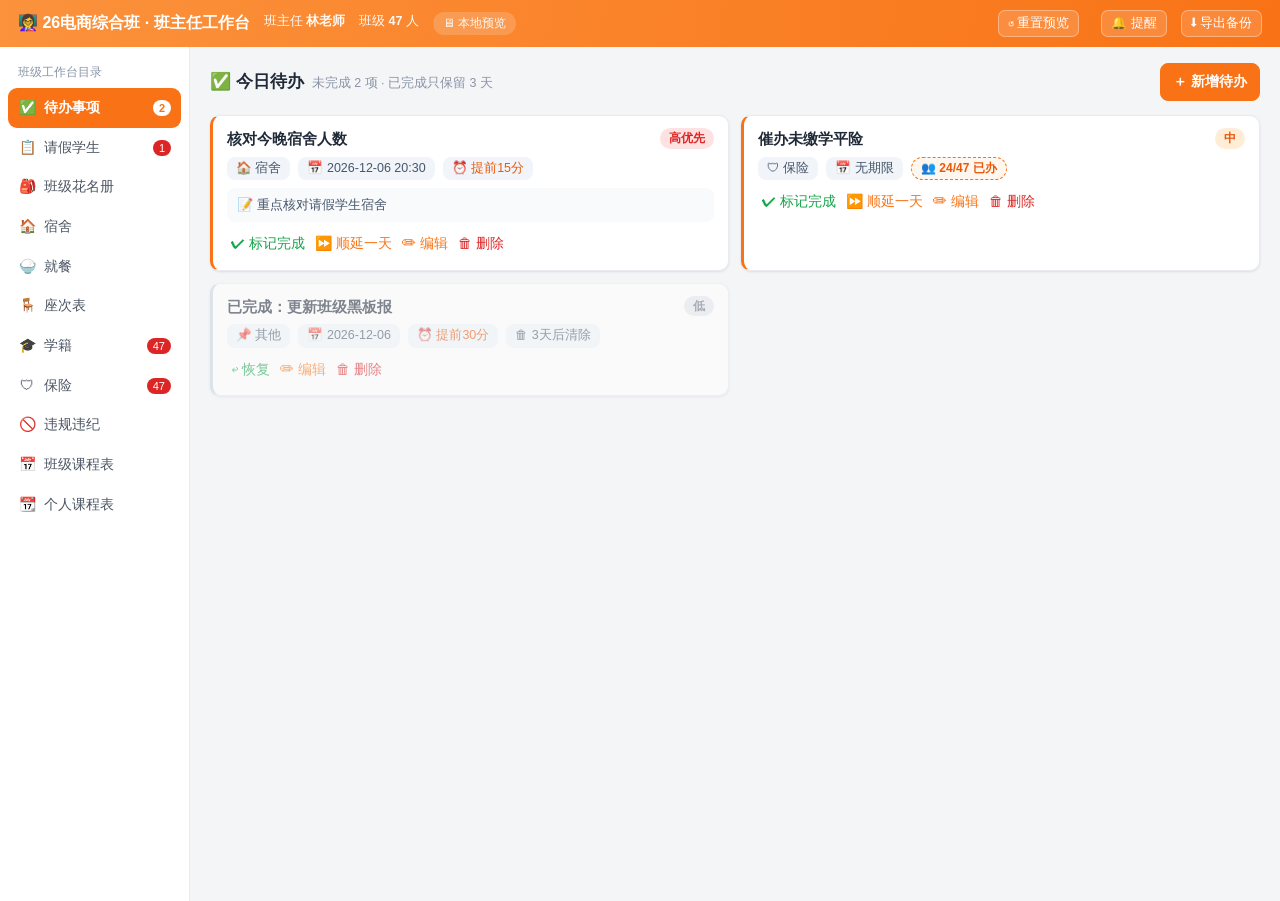
==== commit b98ac512: "Add files via upload" ====
--- a/public/preview.html
+++ b/public/preview.html
@@ -56,6 +56,8 @@
 input,select,textarea{font:inherit;padding:8px 10px;border:1px solid var(--line);border-radius:8px;background:#fff;color:var(--ink)}
 input:focus,select:focus,textarea:focus{outline:2px solid #ffedd5;border-color:var(--brand)}
 label.check{display:inline-flex;align-items:center;gap:5px;font-size:13.5px;color:#4b5563}
+/* .field input{width:100%} 会把复选框也撑满一行，这里收回 */
+label.check input[type=checkbox]{width:auto;margin:0;flex:none}
 .pill{display:inline-flex;align-items:center;gap:3px;padding:1px 9px;border-radius:999px;font-size:12px;font-weight:600;white-space:nowrap}
 .pill.hi{background:#fee2e2;color:var(--red)}
 .pill.mid{background:#ffedd5;color:var(--brand-deep)}
@@ -159,6 +161,8 @@
 .person-pill.on{background:#dcfce7;border-color:#86efac;color:var(--green);font-weight:600}
 .person-pill.off{background:#fee2e2;border-color:#fca5a5;color:var(--red)}
 .person-pill.leave{background:#fee2e2;border-color:#fca5a5;color:var(--red);text-decoration:line-through}
+.rc-err{color:var(--red);font-size:13px;margin-top:10px}
+.rc-err:empty{display:none}
 
 /* 弹窗 */
 .modal-mask{position:fixed;inset:0;background:rgba(15,23,42,.45);display:flex;align-items:flex-start;justify-content:center;z-index:100;overflow:auto;padding:40px 14px}
@@ -237,7 +241,6 @@
   .statbar{flex-wrap:wrap}.statbar .st{min-width:45%}
   .main{padding:12px}
 }
-
 </style>
 </head>
 <body>
@@ -250,6 +253,7 @@
   </div>
   <div class="spacer"></div>
   <button class="btn sm" id="btn-reset" style="background:rgba(255,255,255,.15);border-color:rgba(255,255,255,.35);color:#fff;margin-right:8px">↺ 重置预览</button>
+  <button class="btn sm" id="btn-remind" style="background:rgba(255,255,255,.15);border-color:rgba(255,255,255,.35);color:#fff">🔔 提醒</button>
   <button class="btn sm" id="btn-export" style="background:rgba(255,255,255,.15);border-color:rgba(255,255,255,.35);color:#fff">⬇ 导出备份</button>
 </header>
 
@@ -380,8 +384,8 @@
       students,
       leaves,
       todos: [
-        { id: 1, title: '核对今晚宿舍人数', category: '宿舍', due_date: T, priority: '高', link_roster: 0, notes: '重点核对请假学生宿舍', done: 0, done_at: null, created_at: 1, postpone_count: 0 },
-        { id: 2, title: '催办未缴学平险', category: '保险', due_date: null, priority: '中', link_roster: 1, notes: '', done: 0, done_at: null, created_at: 2, postpone_count: 0 },
+        { id: 1, title: '核对今晚宿舍人数', category: '宿舍', due_date: T, due_time: '20:30', priority: '高', link_roster: 0, notes: '重点核对请假学生宿舍', remind_before: 15, remind_on: 1, done: 0, done_at: null, created_at: 1, postpone_count: 0 },
+        { id: 2, title: '催办未缴学平险', category: '保险', due_date: null, due_time: null, priority: '中', link_roster: 1, notes: '', remind_before: 30, remind_on: 1, done: 0, done_at: null, created_at: 2, postpone_count: 0 },
         { id: 3, title: '已完成：更新班级黑板报', category: '其他', due_date: T, priority: '低', link_roster: 0, notes: '', done: 1, done_at: now, created_at: 3, postpone_count: 0 },
       ],
       todo_checks: students.map(s => ({ id: s.id, todo_id: 2, student_id: s.id, checked: s.id % 2 })),
@@ -650,8 +654,11 @@
       if (method === 'POST' && seg.length === 1) {
         const t = { id: nid(store.todos), title: String(body.title || '').trim() || '（无标题）',
           category: String(body.category || '其他'), due_date: body.due_date || null,
+          due_time: /^\d{2}:\d{2}/.test(String(body.due_time || '')) ? String(body.due_time).slice(0, 5) : null,
           priority: ['高', '中', '低'].includes(body.priority) ? body.priority : '中',
           link_roster: body.link_roster ? 1 : 0, notes: String(body.notes || ''),
+          remind_before: body.remind_before === undefined ? 30 : Number(body.remind_before) || 0,
+          remind_on: Number(body.remind_on) === 0 ? 0 : 1,
           created_at: now, done: 0, done_at: null, postpone_count: 0 };
         store.todos.push(t);
         if (t.link_roster) for (const s of store.students) store.todo_checks.push({ id: nid(store.todo_checks), todo_id: t.id, student_id: s.id, checked: 0 });
@@ -674,6 +681,11 @@
           cur.title = String(body.title ?? cur.title).trim() || cur.title;
           cur.category = String(body.category ?? cur.category);
           cur.due_date = body.due_date !== undefined ? (body.due_date || null) : cur.due_date;
+          cur.due_time = body.due_time !== undefined
+            ? (/^\d{2}:\d{2}/.test(String(body.due_time || '')) ? String(body.due_time).slice(0, 5) : null)
+            : (cur.due_time || null);
+          if (body.remind_before !== undefined) cur.remind_before = Number(body.remind_before) || 0;
+          if (body.remind_on !== undefined) cur.remind_on = Number(body.remind_on) === 0 ? 0 : 1;
           cur.priority = ['高', '中', '低'].includes(body.priority) ? body.priority : cur.priority;
           cur.link_roster = body.link_roster !== undefined ? (body.link_roster ? 1 : 0) : cur.link_roster;
           cur.notes = String(body.notes ?? cur.notes);
@@ -687,12 +699,18 @@
         return { status: 200, data: { ok: true } };
       }
       if (method === 'PUT' && seg[2] === 'checks') {
-        const map = body.checks || {};
-        for (const [sid, val] of Object.entries(map)) {
-          const ex = store.todo_checks.find(x => x.todo_id === id && x.student_id === Number(sid));
-          if (ex) ex.checked = val ? 1 : 0; else store.todo_checks.push({ id: nid(store.todo_checks), todo_id: id, student_id: Number(sid), checked: val ? 1 : 0 });
+        const cur = store.todos.find(x => x.id === id);
+        if (!cur) return { status: 404, data: { ok: false, error: 'todo_not_found', message: '这条待办已被删除，请刷新页面' } };
+        // 两种入参都支持：{checked:[id...]} / {checks:{id:0|1}}
+        const ids = Array.isArray(body.checked)
+          ? [...new Set(body.checked.map(Number).filter(n => Number.isFinite(n) && n > 0))]
+          : [...new Set(Object.entries(body.checks || {}).filter(([, v]) => v && v !== '0').map(([k]) => Number(k)))];
+        // 与后端一致：整体重建，不留下重复行
+        store.todo_checks = store.todo_checks.filter(x => x.todo_id !== id);
+        for (const s of store.students) {
+          store.todo_checks.push({ id: nid(store.todo_checks), todo_id: id, student_id: s.id, checked: ids.includes(s.id) ? 1 : 0 });
         }
-        save(); return { status: 200, data: { ok: true } };
+        save(); return { status: 200, data: { ok: true, checked: ids.length } };
       }
     }
 
@@ -754,6 +772,14 @@
       return { status: 200, data: { ok: true } };
     }
 
+    if (seg[0] === 'notify' && seg[1] === 'test' && method === 'POST') {
+      // 预览模式不真的发微信，只校验有没有填 token
+      const tk = String((body && body.token) || '').trim();
+      return tk
+        ? { status: 200, data: { ok: true, message: '预览模式：不会真的发微信，线上才发' } }
+        : { status: 400, data: { ok: false, error: 'no_token', message: '还没填 PushPlus token' } };
+    }
+
     if (seg[0] === 'settings' && method === 'PUT') {
       const k = Object.keys(body)[0]; store.settings = store.settings || {}; store.settings[k] = body[k]; save();
       return { status: 200, data: { ok: true } };
@@ -791,6 +817,26 @@
 const DAYS = ['周一','周二','周三','周四','周五'];
 const LAYOUT_PRESETS = [[2,3,2],[2,4,2],[3,4],[2,2,2,2],[3,3,2],[2,3,3]];
 const VIO_TYPES = ['沉迷手机','课堂违规','其他违规'];
+// 待办提醒的提前量选项（before 单位：分钟；on=0 表示关闭）
+const REMIND_OPTS = [
+  {on:1,before:15,label:'提前 15 分钟'},{on:1,before:30,label:'提前 30 分钟'},
+  {on:1,before:60,label:'提前 1 小时'},{on:1,before:120,label:'提前 2 小时'},
+  {on:1,before:1440,label:'提前 1 天'},{on:0,before:30,label:'关闭提醒'},
+];
+const remindLabel = (m) => {
+  const n = Number(m==null?30:m);
+  if (n>=1440) return '提前'+Math.round(n/1440)+'天';
+  if (n>=60) return '提前'+(n%60?Math.floor(n/60)+'小时半':Math.floor(n/60)+'小时');
+  return '提前'+n+'分';
+};
+const remindSel = (t) => {
+  const on = Number(t && t.remind_on)==0 ? 0 : 1;
+  const before = Number(t && t.remind_before!=null ? t.remind_before : 30);
+  const v = on+'-'+before;
+  const opts = REMIND_OPTS.slice();
+  if (!opts.some(o=>o.on+'-'+o.before===v)) opts.unshift({on,before,label:`提前 ${before} 分钟`});
+  return opts.map(o=>`<option value="${o.on}-${o.before}" ${o.on+'-'+o.before===v?'selected':''}>${o.label}</option>`).join('');
+};
 
 // 真实默认课表（2026-10-14 提供）：26电商综合班 班级课程表 + 杜栋玲 个人课程表
 const DEFAULT_CLASS_SCHED = {
@@ -875,6 +921,10 @@
   return Math.round((Date.UTC(y2,m2-1,d2) - Date.UTC(y1,m1-1,d1)) / 86400000);
 }
 const WEEK_CN = '日一二三四五六';
+// 时刻：'14:00' → '14:00'；不合法返回 ''
+const hhmm = v => (/^\d{2}:\d{2}/.test(String(v ?? '')) ? String(v).slice(0,5) : '');
+// 「日期 + 时刻」→ 北京时间时间戳（页面里算提醒点用）
+function bjTime(dateStr, timeStr){ return new Date(dateStr+'T'+(hhmm(timeStr)||'08:00')+':00+08:00').getTime(); }
 function weekdayCN(ds){
   const [y,m,d] = ds.split('-').map(Number);
   return '周' + WEEK_CN[new Date(Date.UTC(y, m-1, d)).getUTCDay()];
@@ -1032,12 +1082,17 @@
   const checks = t.link_roster ? S.todo_checks.filter(c=>c.todo_id===t.id) : [];
   const doneN = checks.filter(c=>c.checked).length;
   const clearIn = (t.done && t.done_at) ? Math.max(0, Math.ceil((t.done_at + 3*86400000 - Date.now())/86400000)) : 0;
+  const when = t.due_date ? `${esc(t.due_date)}${t.due_time?' '+esc(t.due_time):''}` : '无期限';
+  const remind = !t.due_date ? '' : (Number(t.remind_on)===0
+    ? '<span class="chip">🔕 不提醒</span>'
+    : `<span class="chip" style="color:var(--brand-deep)">⏰ ${remindLabel(t.remind_before)}</span>`);
   return `<div class="todo-card ${t.done?'done':''}">
     <div class="t-head"><div class="t-title">${esc(t.title)}</div>
       <span class="pill ${t.priority==='高'?'hi':t.priority==='中'?'mid':'lo'}">${t.priority==='高'?'高优先':t.priority}</span></div>
     <div class="t-meta">
       <span class="chip">${cat.ico} ${esc(t.category)}</span>
-      <span class="chip">📅 ${t.due_date?esc(t.due_date):'无期限'}</span>
+      <span class="chip">📅 ${when}</span>
+      ${remind}
       ${t.done?`<span class="chip">🗑 ${clearIn}天后清除</span>`:''}
       ${t.link_roster?`<span class="progress-chip" onclick="rosterCheckModal(${t.id})">👥 ${doneN}/${S.students.length} 已办</span>`:''}
     </div>
@@ -1054,12 +1109,16 @@
 async function todoAct(id, action){ await api('/todos/'+id,'PATCH',{action}); await refresh(); }
 async function todoDel(id){ if(!confirm('确认删除该待办？'))return; await api('/todos/'+id,'DELETE'); await refresh(); }
 function todoModal(id){
-  const t = id ? S.todos.find(x=>x.id===id) : {title:'',category:'宿舍',due_date:today(),priority:'高',link_roster:0,notes:''};
+  const t = id ? S.todos.find(x=>x.id===id) : {title:'',category:'宿舍',due_date:today(),due_time:'',priority:'高',link_roster:0,notes:'',remind_before:30,remind_on:1};
   const m = openModal(`${modalHead(id?'✏ 编辑待办':'📝 新增待办')}
     <div class="m-body">
       <div class="field"><label>事项</label><input id="f-title" placeholder="如：核对今晚宿舍人数" value="${esc(t.title)}"></div>
       <div class="field"><label>分类</label><select id="f-cat">${Object.keys(CATS).map(c=>`<option ${c===t.category?'selected':''}>${c}</option>`).join('')}</select></div>
       <div class="field"><label>截止日期（留空 = 无期限）</label><input id="f-date" type="date" value="${t.due_date||''}"></div>
+      <div class="field"><label>截止时间（可留空）</label><input id="f-time" type="time" value="${hhmm(t.due_time)}">
+        <div class="hint">填了时间才能按时提醒；留空则当天 08:00 按「今天要做」提醒一次。</div></div>
+      <div class="field"><label>提醒</label><select id="f-remind">${remindSel(t)}</select>
+        <div class="hint">提醒发到微信（PushPlus），没配置的话点顶部「🔔 提醒」设置。</div></div>
       <div class="field"><label>优先级</label><select id="f-pri">${['高','中','低'].map(p=>`<option ${p===t.priority?'selected':''}>${p}</option>`).join('')}</select></div>
       <div class="field"><label>关联花名册</label>
         <button class="btn" id="f-link">${t.link_roster?'✓ 已开启（统计名单）':'关闭（不统计名单）'}</button>
@@ -1071,30 +1130,157 @@
   const lb = m.querySelector('#f-link');
   lb.onclick = () => { link = !link; lb.textContent = link?'✓ 已开启（统计名单）':'关闭（不统计名单）'; };
   m.querySelector('#f-save').onclick = async () => {
+    const rv = String(m.querySelector('#f-remind').value||'1-30').split('-');
     const body = { title:m.querySelector('#f-title').value, category:m.querySelector('#f-cat').value,
-      due_date:m.querySelector('#f-date').value||null, priority:m.querySelector('#f-pri').value,
-      link_roster:link?1:0, notes:m.querySelector('#f-notes').value };
+      due_date:m.querySelector('#f-date').value||null, due_time:m.querySelector('#f-time').value||null,
+      priority:m.querySelector('#f-pri').value,
+      link_roster:link?1:0, notes:m.querySelector('#f-notes').value,
+      remind_on:Number(rv[0]), remind_before:Number(rv[1]) };
     if (id) await api('/todos/'+id,'PATCH',body); else await api('/todos','POST',body);
     closeModal(); await refresh(); toast('已保存');
   };
 }
 function rosterCheckModal(todoId){
   const t = S.todos.find(x=>x.id===todoId);
+  if (!t) return toast('这条待办已不存在，请刷新页面');
   const checked = new Set(S.todo_checks.filter(c=>c.todo_id===todoId&&c.checked).map(c=>c.student_id));
+  const rows = stuSorted();
   const m = openModal(`${modalHead('👥 逐人核对 · '+esc(t.title))}
     <div class="m-body">
-      <div class="hint">点名字切换「已办」，实时统计进度。</div>
-      <div class="person-pills" id="rc-pills">${stuSorted().map(s=>
+      <div class="hint">点名字切换「已办」；<b id="rc-count">${checked.size}</b>/${rows.length} 人已办。改完点「保存」，保存成功会提示人数。</div>
+      <div class="person-pills" id="rc-pills">${rows.map(s=>
         `<span class="person-pill ${checked.has(s.id)?'on':''}" data-id="${s.id}">${esc(s.name)}</span>`).join('')}</div>
+      <div class="rc-err" id="rc-err"></div>
     </div>
-    <div class="m-foot"><button class="btn" onclick="closeModal()">取消</button><button class="btn primary" id="rc-save">保存</button></div>`, true);
-  m.querySelectorAll('#rc-pills .person-pill').forEach(p => p.onclick = () => p.classList.toggle('on'));
-  m.querySelector('#rc-save').onclick = async () => {
-    const checks = {};
-    m.querySelectorAll('#rc-pills .person-pill').forEach(p => checks[p.dataset.id] = p.classList.contains('on')?1:0);
-    await api('/todos/'+todoId+'/checks','PUT',{checks});
-    closeModal(); await refresh(); toast('已保存');
+    <div class="m-foot">
+      <button class="btn" id="rc-all">全部已办</button>
+      <button class="btn" id="rc-none">全部清空</button>
+      <button class="btn" onclick="closeModal()">取消</button>
+      <button class="btn primary" id="rc-save">保存</button>
+    </div>`, true);
+  const pills = [...m.querySelectorAll('#rc-pills .person-pill')];
+  const recount = () => { const n = pills.filter(p=>p.classList.contains('on')).length; m.querySelector('#rc-count').textContent = n; return n; };
+  pills.forEach(p => p.onclick = () => { p.classList.toggle('on'); recount(); });
+  m.querySelector('#rc-all').onclick  = () => { pills.forEach(p=>p.classList.add('on')); recount(); };
+  m.querySelector('#rc-none').onclick = () => { pills.forEach(p=>p.classList.remove('on')); recount(); };
+  const btn = m.querySelector('#rc-save'), errBox = m.querySelector('#rc-err');
+  btn.onclick = async () => {
+    const ids = pills.filter(p=>p.classList.contains('on')).map(p=>Number(p.dataset.id));
+    btn.disabled = true; const old = btn.textContent; btn.textContent = '保存中…'; errBox.textContent = '';
+    try {
+      const r = await api('/todos/'+todoId+'/checks','PUT',{checked:ids});
+      // 本地先行更新，避免 /state 慢一拍时看起来没生效
+      S.todo_checks = S.todo_checks.filter(c=>c.todo_id!==todoId);
+      rows.forEach(s => S.todo_checks.push({ todo_id:todoId, student_id:s.id, checked: ids.includes(s.id)?1:0 }));
+      closeModal(); await refresh(); toast('已保存 · '+((r&&r.checked!=null)?r.checked:ids.length)+'/'+rows.length+' 人已办');
+    } catch (e) {
+      btn.disabled = false; btn.textContent = old;
+      errBox.textContent = '⚠ 保存失败：' + (e && e.message ? e.message : e) + '，请再点一次保存';
+    }
   };
+}
+
+/* ============ 提醒设置 & 桌面卡片 ============ */
+function notifyCfg(){
+  const n = S.settings.notify || {};
+  return { token: n.pushplus_token || '', daily: Number(n.daily_summary)===0?0:1,
+    overdue: Number(n.overdue_daily)===0?0:1, at: n.daily_at || '08:00' };
+}
+const permText = () => (typeof Notification === 'undefined') ? '当前浏览器不支持桌面通知'
+  : Notification.permission==='granted' ? '✓ 已允许（页面开着时会弹系统通知）'
+  : Notification.permission==='denied' ? '已被拒绝，需在浏览器站点设置里手动允许'
+  : '未开启（只会有页面内提示音和标题闪烁）';
+function remindSettingsModal(){
+  const c = notifyCfg();
+  const m = openModal(`${modalHead('🔔 提醒设置')}
+    <div class="m-body">
+      <div class="hint" style="line-height:1.75">提醒由 <b>PushPlus</b> 推到微信，关掉电脑、关掉浏览器也能收到。<br>
+        ① 打开 <b>pushplus.plus</b> → 微信扫码登录 → 复制「一对一推送」的 token（32 位）；<br>
+        ② 粘贴到下面点保存；③ 微信会弹一条消息，点进去关注公众号即可。</div>
+      <div class="field" style="margin-top:12px"><label>PushPlus token</label>
+        <input id="n-token" placeholder="粘贴 32 位 token" value="${esc(c.token)}"></div>
+      <div class="field"><label>每日汇总（每天 ${esc(c.at)}）</label>
+        <label class="check"><input type="checkbox" id="n-daily" ${c.daily?'checked':''}> 推今日待办 + 逾期未完成 + 请假/就餐人数</label></div>
+      <div class="field"><label>逾期催办</label>
+        <label class="check"><input type="checkbox" id="n-overdue" ${c.overdue?'checked':''}> 逾期没完成的，每天跟着汇总催一次</label></div>
+      <div class="field"><label>浏览器通知（页面开着时）</label>
+        <button class="btn" id="n-perm">申请桌面通知权限</button>
+        <div class="hint" id="n-perm-state">${permText()}</div></div>
+      <div class="field"><label>桌面卡片</label>
+        <button class="btn" id="n-widget">📌 打开待办小卡片</button>
+        <div class="hint">打开后点地址栏右侧的「安装」（Edge/Chrome），就能固定到任务栏或桌面，像一个小组件。</div></div>
+      <div class="rc-err" id="n-err"></div>
+    </div>
+    <div class="m-foot">
+      <button class="btn" id="n-test">发送测试</button>
+      <button class="btn" onclick="closeModal()">取消</button>
+      <button class="btn primary" id="n-save">保存</button>
+    </div>`, true);
+  const err = m.querySelector('#n-err');
+  const collect = () => ({
+    pushplus_token: m.querySelector('#n-token').value.trim(),
+    daily_summary: m.querySelector('#n-daily').checked ? 1 : 0,
+    overdue_daily: m.querySelector('#n-overdue').checked ? 1 : 0,
+    daily_at: c.at,
+  });
+  m.querySelector('#n-perm').onclick = async () => {
+    if (typeof Notification === 'undefined') return toast('当前浏览器不支持桌面通知');
+    try { await Notification.requestPermission(); } catch (e) {}
+    m.querySelector('#n-perm-state').textContent = permText();
+  };
+  m.querySelector('#n-widget').onclick = () => {
+    window.open('/widget', 'todoWidget', 'width=380,height=560,menubar=no,toolbar=no,location=no');
+  };
+  m.querySelector('#n-save').onclick = async () => {
+    const cfg = collect();
+    try {
+      await api('/settings','PUT',{ notify: cfg });
+      S.settings.notify = cfg;
+      closeModal(); toast(cfg.pushplus_token ? '已保存，提醒已开启' : '已保存（还没填 token，暂不会推送）');
+    } catch (e) { err.textContent = '⚠ 保存失败：' + (e.message || e); }
+  };
+  m.querySelector('#n-test').onclick = async () => {
+    const btn = m.querySelector('#n-test'), old = btn.textContent;
+    const cfg = collect();
+    btn.disabled = true; btn.textContent = '发送中…'; err.textContent = '';
+    try {
+      // 先把当前填的 token 存下来，避免「填了没保存就测试」的困惑
+      await api('/settings','PUT',{ notify: cfg }); S.settings.notify = cfg;
+      const r = await api('/notify/test','POST',{ token: cfg.pushplus_token });
+      toast(r && r.ok ? '测试消息已发出，看看微信' : ('发送失败：' + ((r && r.message) || '未知原因')));
+    } catch (e) {
+      err.textContent = '⚠ ' + (e.message || e);
+    } finally { btn.disabled = false; btn.textContent = old; }
+  };
+}
+
+/* 页面开着时的本地提醒：提示音 + 系统通知 + 标题闪烁（PushPlus 之外的兜底） */
+const localFired = new Set();
+function flashTitle(msg){
+  const orig = document.title; let n = 0;
+  const h = setInterval(() => {
+    document.title = n % 2 ? orig : msg;
+    if (++n > 6) { clearInterval(h); document.title = orig; }
+  }, 900);
+}
+function localRemindTick(){
+  if (!S || !S.todos) return;
+  const now = Date.now();
+  for (const t of S.todos) {
+    if (t.done || !t.due_date || Number(t.remind_on) === 0) continue;
+    const due = bjTime(t.due_date, t.due_time);
+    const before = Math.max(0, Number(t.remind_before == null ? 30 : t.remind_before) || 0);
+    if (now < due - before*60000 || now > due + 6*60000) continue;
+    const key = t.id + '|' + today();
+    if (localFired.has(key)) continue;
+    localFired.add(key);
+    const body = (hhmm(t.due_time) || '08:00') + ' 截止';
+    toast('⏰ ' + t.title + '（' + body + '）');
+    flashTitle('⏰ ' + t.title);
+    if (typeof Notification !== 'undefined' && Notification.permission === 'granted') {
+      try { new Notification('待办提醒：' + t.title, { body, tag: 'todo-' + t.id }); } catch (e) {}
+    }
+  }
 }
 
 /* ============ 页面：请假学生 ============ */
@@ -1598,9 +1784,15 @@
   m.querySelectorAll('.person-pill').forEach(p=>p.onclick=()=>{ state[p.dataset.id]=!state[p.dataset.id]; updatePills(); });
   m.querySelector('#dc-all').onclick = ()=>{ for(const k in state) state[k]=true; updatePills(); };
   m.querySelector('#dc-reset').onclick = ()=>{ for(const s of S.students) state[s.id]=!leaveSet.has(s.id); updatePills(); };
-  m.querySelector('#dc-save').onclick = async ()=>{
-    await api('/dorm-check','PUT',{date:td, present:state});
-    closeModal(); await refresh(); toast('核对已保存');
+  m.querySelector('#dc-save').onclick = async (e)=>{
+    const btn = e.currentTarget; btn.disabled = true; btn.textContent = '保存中…';
+    try {
+      await api('/dorm-check','PUT',{date:td, present:state});
+      closeModal(); await refresh(); toast('核对已保存');
+    } catch (err) {
+      btn.disabled = false; btn.textContent = '保存核对';
+      alert('保存失败：' + (err && err.message ? err.message : err) + '\n请再点一次「保存核对」');
+    }
   };
 }
 
@@ -2104,7 +2296,9 @@
 }
 
 /* ---------- 顶栏动作 ---------- */
-$('#btn-export').onclick = async () => {
+// 顶栏按钮做存在性判断：某个页面上缺按钮时不能让整个 app.js 挂掉
+const btnExport = $('#btn-export');
+if (btnExport) btnExport.onclick = async () => {
   const data = await api('/export');
   const blob = new Blob([JSON.stringify(data,null,2)],{type:'application/json'});
   const a = document.createElement('a');
@@ -2118,12 +2312,16 @@
   await api('/settings','PUT',{teacher_name:v});
   await refresh();
 };
+const btnRemind = $('#btn-remind');
+if (btnRemind) btnRemind.onclick = remindSettingsModal;
 
 /* ---------- 启动 ---------- */
 (async function init(){
   try {
     S = await api('/state');
     renderTop(); renderNav(); render();
+    localRemindTick();
+    setInterval(localRemindTick, 60000);
   } catch (e) {
     $('#main').innerHTML = `<div class="card"><b>加载失败：</b>${esc(e.message)}<br><span class="hint">请确认已部署 Worker 并绑定 D1 数据库（见 DEPLOY.md）。</span></div>`;
   }
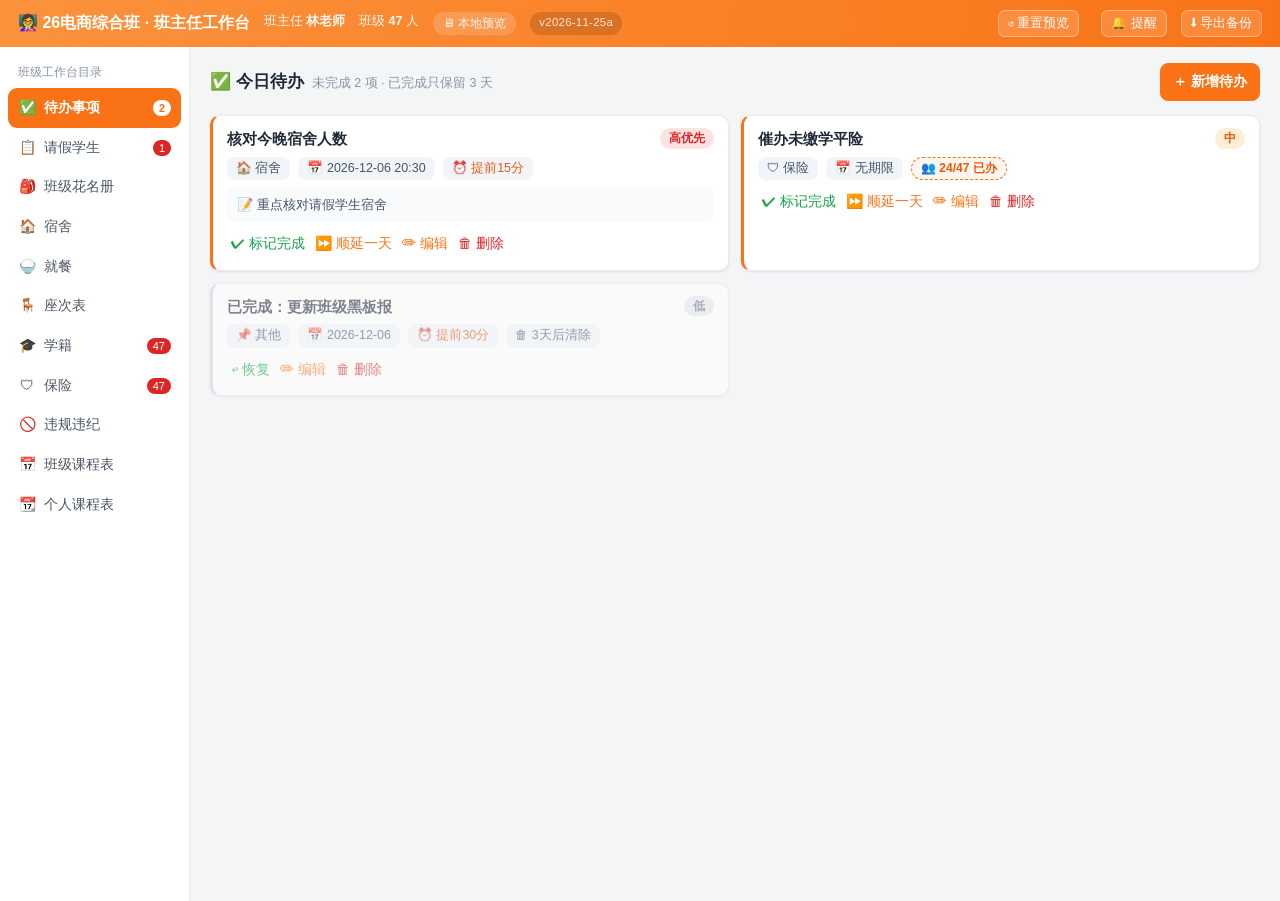
==== commit 36bf0487: "Add files via upload" ====
--- a/public/preview.html
+++ b/public/preview.html
@@ -24,6 +24,7 @@
 .topbar .meta b{font-weight:700}
 .topbar .spacer{flex:1}
 .topbar .storage{background:rgba(255,255,255,.18);border-radius:999px;padding:2px 10px;font-size:12px}
+.topbar .ver{background:rgba(0,0,0,.16);border-radius:999px;padding:2px 9px;font-size:11.5px;opacity:.85;letter-spacing:.02em}
 
 /* 布局 */
 .layout{display:flex;min-height:calc(100vh - 46px)}
@@ -102,8 +103,10 @@
 .dorm-sec-title{font-weight:700;margin:14px 0 8px;font-size:14.5px}
 .dorm-grid{display:grid;grid-template-columns:repeat(auto-fill,minmax(280px,1fr));gap:12px}
 .dorm-card{background:#fff;border:1px solid var(--line);border-radius:10px;box-shadow:var(--shadow);overflow:hidden}
-.dorm-card .d-head{background:#fff7ed;padding:9px 12px;display:flex;align-items:center;gap:8px;border-bottom:1px solid var(--line)}
+.dorm-card .d-head{background:#fff7ed;padding:9px 12px;display:flex;align-items:center;gap:8px;border-bottom:1px solid var(--line);flex-wrap:wrap;row-gap:6px}
 .dorm-card .d-head .d-name{font-weight:800;font-size:15px}
+/* 宿舍卡片的「调整 / 删除」按钮独占一行靠右：卡片本来就窄，挤在标题行会把按钮裁掉 */
+.dorm-card .d-acts{flex:0 0 100%;display:flex;gap:6px;justify-content:flex-end}
 .dorm-card .d-members{padding:6px 12px 10px}
 .d-member{display:flex;align-items:center;gap:8px;padding:6px 0;border-bottom:1px dashed #f1f4f8;font-size:13.5px}
 .d-member:last-child{border-bottom:none}
@@ -250,6 +253,7 @@
     <span>班主任 <b id="tb-teacher">—</b></span>
     <span>班级 <b id="tb-count">0</b> 人</span>
     <span class="storage" title="预览模式下数据存在浏览器本地，不会上传">🖥 本地预览</span>
+    <span class="ver" id="tb-ver" title="页面代码版本：换版本号说明新代码已生效">v—</span>
   </div>
   <div class="spacer"></div>
   <button class="btn sm" id="btn-reset" style="background:rgba(255,255,255,.15);border-color:rgba(255,255,255,.35);color:#fff;margin-right:8px">↺ 重置预览</button>
@@ -634,6 +638,8 @@
         let n = 0;
         for (const sid of ids) { store.leaves.push({ id: nid(store.leaves), student_id: sid, start_date: body.start_date,
           end_date: body.end_date || null, reason: String(body.reason || ''), status: '请假中', returned_at: null, created_at: now }); n++; }
+        // 与 worker 一致：今天起就请假 → 今晚不在宿舍，清掉今天已存的核对行
+        if (n && String(body.start_date || '') <= T) store.dorm_checks = store.dorm_checks.filter(c => !(c.check_date === T && ids.includes(c.student_id)));
         save(); return { status: 201, data: { ok: true, added: n } };
       }
       const id = Number(seg[1]);
@@ -644,7 +650,13 @@
         return { status: 200, data: { ok: true } };
       }
       if (method === 'POST' && seg[2] === 'return') {
-        const cur = store.leaves.find(x => x.id === id); if (cur) { cur.status = '已返校'; cur.returned_at = T; save(); }
+        const cur = store.leaves.find(x => x.id === id);
+        if (cur) {
+          cur.status = '已返校'; cur.returned_at = T;
+          // 当天返校 → 今晚在宿舍：清掉今天的核对行，让默认值回到「在校」
+          store.dorm_checks = store.dorm_checks.filter(c => !(c.check_date === T && c.student_id === cur.student_id));
+          save();
+        }
         return { status: 200, data: { ok: true } };
       }
       if (method === 'DELETE') { store.leaves = store.leaves.filter(x => x.id !== id); save(); return { status: 200, data: { ok: true } }; }
@@ -808,7 +820,32 @@
 'use strict';
 
 /* ---------- 常量 ---------- */
-const DORMS = ['405男','405女','406男','406女','407男','407女','409女','410女','411女','413男'];
+// 页面代码版本号：改完前端就换个后缀（a→b→c），顶栏会显示 v2026-11-25a。
+// 看不到新版本号 = 浏览器用的还是旧 app.js（缓存或没部署），跟功能本身无关。
+const APP_VER = '2026-11-25a';
+// 宿舍列表默认值（首次打开 / 设置里还没存过 dorm_list 时用）。
+// 之后以 settings.dorm_list 为准，可在宿舍页「＋ 新增宿舍 / 🗑 删除」里改。
+const DORM_DEFAULT = ['405男','405女','406男','406女','407男','407女','409女','410女','411女','413男'];
+let DORMS = DORM_DEFAULT.slice();
+// 宿舍排序：先按房间号，再男前女后，最后按名称
+function dormCmp(a, b){
+  const na = Number((String(a).match(/\d+/) || [])[0] || 9999);
+  const nb = Number((String(b).match(/\d+/) || [])[0] || 9999);
+  if (na !== nb) return na - nb;
+  const ga = a.endsWith('男') ? 0 : a.endsWith('女') ? 1 : 2;
+  const gb = b.endsWith('男') ? 0 : b.endsWith('女') ? 1 : 2;
+  if (ga !== gb) return ga - gb;
+  return String(a).localeCompare(String(b), 'zh-Hans-CN');
+}
+// 每次拿到 /state 后同步一次：设置里的列表为主；花名册里出现过但列表没登记的宿舍兜底补上，
+// 免得宿舍号被删掉后，住在那里的学生在页面上凭空消失（只能通过再次新增宿舍号救回来）。
+function syncDorms(){
+  const raw = S && S.settings ? S.settings.dorm_list : null;
+  const list = Array.isArray(raw) ? raw.map(String).filter(Boolean) : DORM_DEFAULT.slice();
+  const used = [...new Set(((S && S.students) || []).map(s => s.dorm).filter(Boolean))];
+  DORMS = [...list, ...used.filter(d => !list.includes(d))].sort(dormCmp);
+  return DORMS;
+}
 const CATS = {
   '宿舍':{ico:'🏠',cls:'info'}, '就餐':{ico:'🍚',cls:'ok'}, '请假':{ico:'📋',cls:'mid'},
   '学籍':{ico:'🎓',cls:'mid'}, '保险':{ico:'🛡',cls:'info'}, '教学':{ico:'📚',cls:'lo'}, '其他':{ico:'📌',cls:'lo'},
@@ -956,7 +993,7 @@
   return r.json();
 }
 function toast(msg){ const t=$('#toast'); t.textContent=msg; t.classList.add('show'); setTimeout(()=>t.classList.remove('show'),1800); }
-async function refresh(){ S = await api('/state'); renderTop(); renderNav(); render(); }
+async function refresh(){ S = await api('/state'); syncDorms(); renderTop(); renderNav(); render(); }
 
 /* ---------- 请假联动（核心） ---------- */
 // 一条请假记录是否覆盖某一天（与后端 leaveCoversOn 完全同口径）
@@ -970,6 +1007,25 @@
 function leaveIdsOn(date){
   const set = new Set();
   for (const l of S.leaves) if (leaveCoversOn(l, date)) set.add(l.student_id);
+  return set;
+}
+// 宿舍口径（和就餐口径不同！）：
+//   销假当天学生已经回校，晚上要在宿舍，所以「返校日 <= 当天」不算请假。
+//   leaveCoversOn 里 returned_at 是「当天仍算请假」，那是给就餐用的（当天白天的饭没吃）。
+function leaveCoversNight(l, d){
+  if (l.returned_at && l.returned_at <= d) return false;
+  return leaveCoversOn(l, d);
+}
+// 某天晚上还在外请假的学生集合（宿舍核对、宿舍卡片用这个）
+function leaveNightSet(date){
+  const set = new Set();
+  for (const l of S.leaves) if (leaveCoversNight(l, date)) set.add(l.student_id);
+  return set;
+}
+// 当天销假返校的学生（用于显示「今日返校」绿标）
+function backTodaySet(date){
+  const set = new Set();
+  for (const l of S.leaves) if (l.returned_at === date) set.add(l.student_id);
   return set;
 }
 const uncheckedStu = (f) => S.students.filter(f);
@@ -1017,6 +1073,7 @@
 function renderTop(){
   $('#tb-teacher').textContent = S.settings.teacher_name || '点击设置';
   $('#tb-count').textContent = S.students.length;
+  const ver = $('#tb-ver'); if (ver) ver.textContent = 'v' + APP_VER;
 }
 const NAV = [
   ['todos','✅','待办事项',()=>S.todos.filter(t=>!t.done).length],
@@ -1588,28 +1645,36 @@
 
 /* ============ 页面：宿舍 ============ */
 function pgDorms(){
-  const td = today(), leaveSet = leaveIdsOn(td);
-  const presentOf = s => { const c = S.dorm_checks.find(c=>c.student_id===s.id&&c.check_date===td); return c?!!c.present:!leaveSet.has(s.id); };
+  const td = today();
+  // 宿舍按「晚上在不在」算：当天销假返校的人已经回来，不再算请假
+  const leaveSet = leaveNightSet(td), backSet = backTodaySet(td);
+  const isOut = s => leaveSet.has(s.id);
+  const presentOf = s => { const c = S.dorm_checks.find(c=>c.student_id===s.id&&c.check_date===td); return c?!!c.present:!isOut(s); };
   const membersOf = d => S.students.filter(s=>s.dorm===d).sort((a,b)=>(a.bed||'99').localeCompare(b.bed||'99','zh',{numeric:true}));
   const maleDorms = DORMS.filter(d=>d.endsWith('男')), femaleDorms = DORMS.filter(d=>d.endsWith('女'));
+  const otherDorms = DORMS.filter(d=>!d.endsWith('男') && !d.endsWith('女'));
   const inDorm = S.students.filter(s=>s.dorm);
   const presentAll = inDorm.filter(s=>presentOf(s)).length;
-  const onLeaveAll = inDorm.filter(s=>leaveSet.has(s.id)).length;
+  const onLeaveAll = inDorm.filter(isOut).length;
   const dormCard = d => {
     const mem = membersOf(d);
     const leader = mem.find(s=>s.dorm_leader);
-    const onLeave = mem.filter(s=>leaveSet.has(s.id)).length;
+    const onLeave = mem.filter(isOut).length;
     const here = mem.filter(s=>presentOf(s)).length;
+    const back = mem.filter(s=>!isOut(s) && backSet.has(s.id));
     return `<div class="dorm-card">
       <div class="d-head">
         <span class="d-name">🏠 ${d}</span>
         <span class="d-stat">应住 ${mem.length} · 请假 ${onLeave} · 实到 ${here}</span>
-        <button class="btn sm" style="margin-left:auto" onclick="dormAdjustModal('${d}')">⚙ 调整</button>
+        <span class="d-acts">
+          <button class="btn sm" onclick="dormAdjustModal('${d}')">⚙ 调整</button>
+          <button class="btn sm danger" title="删除这个宿舍号（宿舍里必须没人）" onclick="dormDel('${d}')">🗑 删除</button></span>
       </div>
+      ${back.length?`<div class="d-leader" style="color:var(--green)">✅ 今日返校：${back.map(s=>esc(s.name)).join('、')}</div>`:''}
       ${leader?`<div class="d-leader">👑 宿舍长：${esc(leader.name)}</div>`:''}
       <div class="d-members">${mem.length?mem.map(s=>`<div class="d-member">
           <span class="bed">${esc(s.bed)||'—'}</span>
-          <b>${esc(s.name)}</b>${leaveSet.has(s.id)?'<span class="pill hi">请假中</span>':''}
+          <b>${esc(s.name)}</b>${isOut(s)?'<span class="pill hi">请假中</span>':(backSet.has(s.id)?'<span class="pill ok">今日返校</span>':'')}
           <span class="pill ${presentOf(s)?'ok':'hi'}">${presentOf(s)?'✔ 在校':'✗ 未到'}</span>
           <span class="phone">${esc(s.parent_phone)||'未填'}</span>
         </div>`).join(''):'<div class="empty">暂无学生</div>'}</div>
@@ -1617,17 +1682,61 @@
   };
   $('#main').innerHTML = `
     <div class="page-head"><div class="page-title">🏠 宿舍分配<small>共 ${DORMS.length} 个宿舍</small></div>
-      <button class="btn primary" onclick="dormCheckModal()">📋 整班核对</button></div>
+      <div class="head-actions">
+        <button class="btn" onclick="dormAddModal()">＋ 新增宿舍</button>
+        <button class="btn primary" onclick="dormCheckModal()">📋 整班核对</button>
+      </div></div>
     <div class="statbar">
       <div class="st"><b>${inDorm.length}</b><span>应住宿舍</span></div>
       <div class="st warn"><b>${onLeaveAll}</b><span>当前请假</span></div>
       <div class="st"><b>${presentAll}</b><span>实到</span></div>
     </div>
-    <div class="dorm-sec-title">👨 男宿舍</div><div class="dorm-grid">${maleDorms.map(dormCard).join('')}</div>
-    <div class="dorm-sec-title">👩 女宿舍</div><div class="dorm-grid">${femaleDorms.map(dormCard).join('')}</div>`;
+    <div class="dorm-sec-title">👨 男宿舍</div><div class="dorm-grid">${maleDorms.map(dormCard).join('')||'<div class="empty">还没有男生宿舍，点右上角「＋ 新增宿舍」</div>'}</div>
+    <div class="dorm-sec-title">👩 女宿舍</div><div class="dorm-grid">${femaleDorms.map(dormCard).join('')||'<div class="empty">还没有女生宿舍，点右上角「＋ 新增宿舍」</div>'}</div>
+    ${otherDorms.length?`<div class="dorm-sec-title">🏠 未标男女的宿舍</div><div class="dorm-grid">${otherDorms.map(dormCard).join('')}</div>`:''}`;
+}
+/* ---------- 宿舍号的增删（存 settings.dorm_list） ---------- */
+async function dormAddModal(){
+  const m = openModal(`${modalHead('➕ 新增宿舍')}
+    <div class="m-body">
+      <div class="field"><label>宿舍名称</label>
+        <input id="dm-name" placeholder="例：414女" autocomplete="off"></div>
+      <div class="hint">格式跟现有宿舍一致：房号 + 性别，结尾必须是「男」或「女」（决定它归到男宿舍还是女宿舍）。如 414男、409女。</div>
+    </div>
+    <div class="m-foot"><button class="btn" onclick="closeModal()">取消</button><button class="btn primary" id="dm-save">新增</button></div>`);
+  const inp = m.querySelector('#dm-name');
+  inp.focus();
+  inp.onkeydown = e => { if (e.key === 'Enter') m.querySelector('#dm-save').click(); };
+  m.querySelector('#dm-save').onclick = async (e) => {
+    const name = (inp.value || '').trim();
+    if (!name) return alert('请填写宿舍名称');
+    if (!/男$|女$/.test(name)) return alert('宿舍名称必须以「男」或「女」结尾，例：414女');
+    if (DORMS.includes(name)) return alert('「' + name + '」已经在列表里了');
+    const btn = e.currentTarget; btn.disabled = true; btn.textContent = '保存中…';
+    try {
+      await api('/settings','PUT',{ dorm_list: [...DORMS, name].sort(dormCmp) });
+      closeModal(); await refresh(); toast('已新增 ' + name);
+    } catch (err) {
+      btn.disabled = false; btn.textContent = '新增';
+      alert('新增失败：' + (err && err.message ? err.message : err));
+    }
+  };
+}
+async function dormDel(d){
+  const mem = S.students.filter(s => s.dorm === d);
+  if (mem.length) {
+    return alert(`「${d}」里还有 ${mem.length} 人，不能直接删：\n${mem.map(s=>s.name).join('、')}\n\n请先点这间的「⚙ 调整」把他们移出或调到别的宿舍，人空了再删这个宿舍号。`);
+  }
+  if (!confirm(`确定删除宿舍「${d}」？\n\n只是把这个宿舍号从列表里去掉；里面没有人，不会影响任何学生。`)) return;
+  try {
+    await api('/settings','PUT',{ dorm_list: DORMS.filter(x => x !== d) });
+    await refresh(); toast('已删除 ' + d);
+  } catch (err) {
+    alert('删除失败：' + (err && err.message ? err.message : err));
+  }
 }
 function dormAdjustModal(d){
-  const td = today(), leaveSet = leaveIdsOn(td);
+  const td = today(), leaveSet = leaveNightSet(td);
   const presentOf = s => { const c = S.dorm_checks.find(c=>c.student_id===s.id&&c.check_date===td); return c?!!c.present:!leaveSet.has(s.id); };
   const byBed = (a,b) => (a.bed||'99').localeCompare(b.bed||'99','zh',{numeric:true});
   const mem = S.students.filter(s=>s.dorm===d).sort(byBed);
@@ -1737,7 +1846,9 @@
   };
 }
 function dormCheckModal(){
-  const td = today(), leaveSet = leaveIdsOn(td);
+  const td = today();
+  // 同上：宿舍核对按「今晚在不在校」算，当天销假返校的人默认在校
+  const leaveSet = leaveNightSet(td), backSet = backTodaySet(td);
   const meta = S.settings.dorm_meta||{};
   const state = {}; // sid -> present
   for (const s of S.students) {
@@ -1760,12 +1871,12 @@
         const onL = dm.filter(s=>leaveSet.has(s.id)).length;
         return `<div class="field"><label><b>${d}</b>（${dm.length} 人）　在校 ${dm.filter(s=>state[s.id]).length}/${dm.length} 人 · 请假 ${onL} 人</label>
           <div class="person-pills">${dm.map(s=>
-            `<span class="person-pill ${state[s.id]?'on':'off'} ${leaveSet.has(s.id)?'leave':''}" data-id="${s.id}">${esc(s.name)}${leaveSet.has(s.id)?'（请假）':''}</span>`).join('')}</div></div>`;
+            `<span class="person-pill ${state[s.id]?'on':'off'} ${leaveSet.has(s.id)?'leave':''}" data-id="${s.id}">${esc(s.name)}${leaveSet.has(s.id)?'（请假）':(backSet.has(s.id)?'（今日返校）':'')}</span>`).join('')}</div></div>`;
       }).join('');
   };
   const m = openModal(`${modalHead('🏠 宿舍人数核对')}
     <div class="m-body">
-      <div class="hint">已自动把「请假中」标为不在校，其余标为在校；可点名字手动切换，保存后就餐/统计实时联动。</div>
+      <div class="hint">已自动把「请假中」标为不在校，其余标为在校；<b>当天已销假返校的按在校算</b>。可点名字手动切换，保存后就餐/统计实时联动。</div>
       <div class="note-strip" id="dc-sum" style="background:#f8fafc;border-color:var(--line);color:var(--ink)">${summary()}</div>
       ${dormBlock('👦 男生宿舍', DORMS.filter(d=>d.endsWith('男')))}
       ${dormBlock('👧 女生宿舍', DORMS.filter(d=>d.endsWith('女')))}
@@ -1799,6 +1910,10 @@
 /* ============ 页面：就餐 ============ */
 function pgDining(){
   const date = tomorrow(), leaveSet = leaveIdsOn(date);
+  // 今天还在请假、但明天不在假期内的人（请假到今天结束 / 今天已销假）→ 明天回校，正常计就餐。
+  // 老师看到「今天请假 5 人、明天只减 3 人」时的对账依据，就是这个差集。
+  const backTmw = [...leaveIdsOn(today())].filter(id => !leaveSet.has(id)).map(stuName);
+  const leaveNames = [...leaveSet].map(stuName);
   const daily = S.dining_daily.find(d=>d.date===date) || {plus:0,minus:0};
   const optout = S.dining_optout.filter(o=>o.date===date).map(o=>o.student_id);
   const final = Math.max(0, S.students.length - leaveSet.size - optout.length + Number(daily.plus||0) - Number(daily.minus||0));
@@ -1818,6 +1933,8 @@
       <div>
         <div class="field" style="display:flex;justify-content:space-between"><span>班级总人数</span><b>${S.students.length}</b></div>
         <div class="field" style="display:flex;justify-content:space-between"><span>请假学生</span><b style="color:var(--red)">-${leaveSet.size}</b></div>
+        ${leaveNames.length?`<div class="hint" style="margin:-6px 0 2px">仍在假期内（明日在校扣除）：${leaveNames.map(esc).join('、')}</div>`:''}
+        ${backTmw.length?`<div class="hint" style="margin:0 0 10px">另有 ${backTmw.length} 人明天返校，正常计就餐：${backTmw.map(esc).join('、')}</div>`:''}
         <div class="field" style="display:flex;justify-content:space-between"><span>不就餐</span><b style="color:var(--red)">-${optout.length}</b></div>
         <div class="field"><label>不吃名单（自动从就餐人数抵扣）</label>
           <div style="display:flex;gap:6px;margin-bottom:6px">
@@ -2319,6 +2436,7 @@
 (async function init(){
   try {
     S = await api('/state');
+    syncDorms();
     renderTop(); renderNav(); render();
     localRemindTick();
     setInterval(localRemindTick, 60000);
